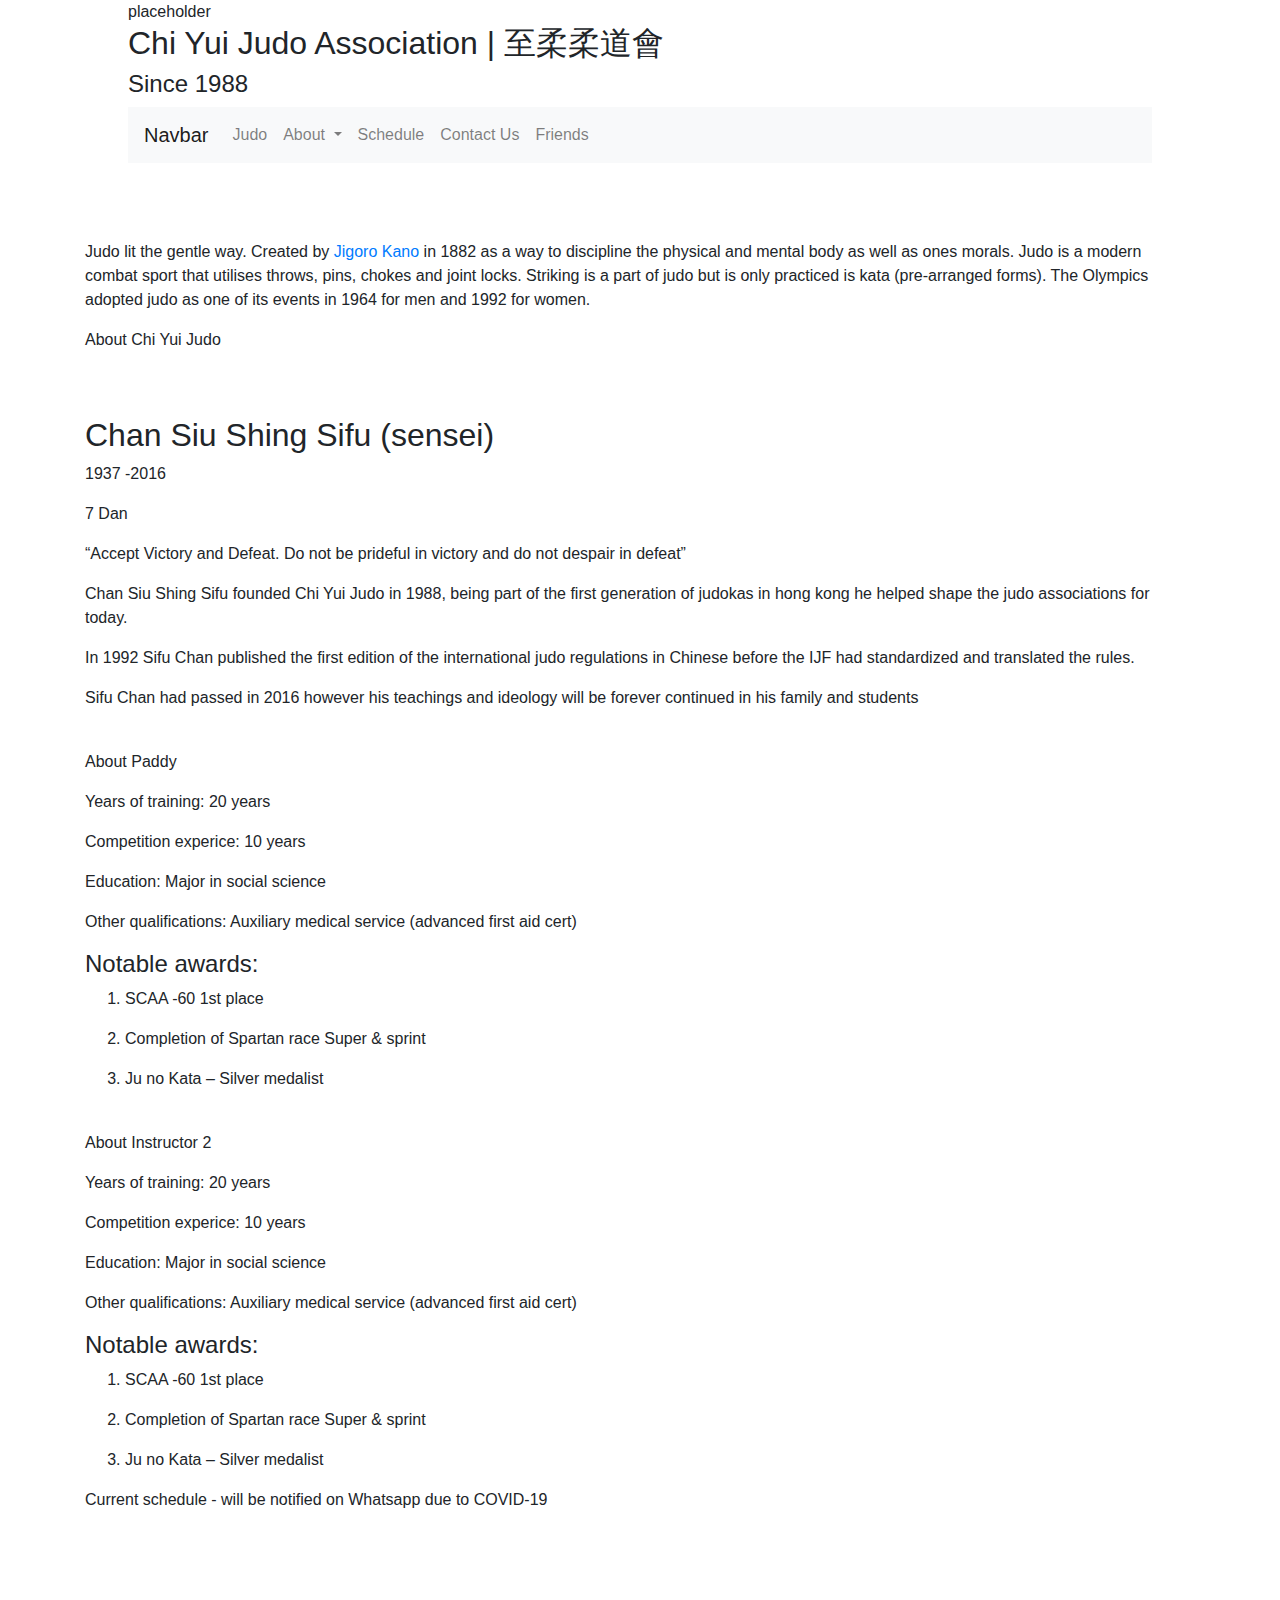
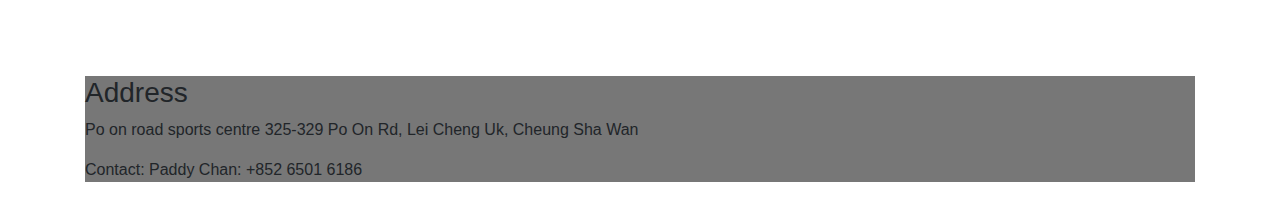
==== index.html @ 4513901d "additional html" ====
<!DOCTYPE html>
<html lang="en">
<head>
  <meta charset="UTF-8">
  <meta name="viewport" content="width=device-width, initial-scale=1.0">
  <title>Chi Yui Judo</title>

  <script src="https://code.jquery.com/jquery-3.3.1.slim.min.js" integrity="sha384-q8i/X+965DzO0rT7abK41JStQIAqVgRVzpbzo5smXKp4YfRvH+8abtTE1Pi6jizo" crossorigin="anonymous"></script>
  <script src="https://cdnjs.cloudflare.com/ajax/libs/popper.js/1.14.7/umd/popper.min.js" integrity="sha384-UO2eT0CpHqdSJQ6hJty5KVphtPhzWj9WO1clHTMGa3JDZwrnQq4sF86dIHNDz0W1" crossorigin="anonymous"></script>
  <script src="https://stackpath.bootstrapcdn.com/bootstrap/4.3.1/js/bootstrap.min.js" integrity="sha384-JjSmVgyd0p3pXB1rRibZUAYoIIy6OrQ6VrjIEaFf/nJGzIxFDsf4x0xIM+B07jRM" crossorigin="anonymous"></script>


  <link rel="stylesheet" href="style.css">
  <link rel="stylesheet" href="https://stackpath.bootstrapcdn.com/bootstrap/4.5.2/css/bootstrap.min.css">

</head>
<body>
  <div class="title-container">
    <div class="title">
      <div class="logo">placeholder</div>
      <h2>Chi Yui Judo Association | 至柔柔道會</h2>
      <h4>Since 1988</h4>
    </div>


    <nav class="navbar navbar-expand-lg navbar-light bg-light sticky-top">
      <a class="navbar-brand" href="#">Navbar</a>
      <button class="navbar-toggler" type="button" data-toggle="collapse" data-target="#navbarSupportedContent" aria-controls="navbarSupportedContent" aria-expanded="false" aria-label="Toggle navigation">
        <span class="navbar-toggler-icon"></span>
      </button>

      <div class="collapse navbar-collapse" id="navbarSupportedContent">
        <ul class="navbar-nav mr-auto">

<!-- - Home
- Judo - done
- About - done
- Sifu Chan - done
- Instructors - done
- Schedule - done
- Contact - done
- Friends
- Gallery -->
          <li class="nav-item">
            <a class="nav-link" href="#what-is-judo">Judo</a>
          </li>


          <li class="nav-item dropdown">
            <a class="nav-link dropdown-toggle" href="#" id="navbarDropdown" role="button" data-toggle="dropdown" aria-haspopup="true" aria-expanded="false">
              About
            </a>
            <div class="dropdown-menu" aria-labelledby="navbarDropdown">
              <a class="dropdown-item" href="#what-is-judo">What is judo</a>
              <a class="dropdown-item" href="#about">Chi Yui Judo</a>
              <a class="dropdown-item" href="#chan-siu-shing">Sifu Chan</a>
              <div class="dropdown-divider"></div>
              <a class="dropdown-item" href="#instructors">Instructors</a>
              <a class="dropdown-item" href="#">Something else here</a>
            </div>
          </li>
          <li class="nav-item">
            <a class="nav-link" href="#schedule">Schedule</a>
          </li>
          <li class="nav-item">
            <a class="nav-link" href="#contact-us">Contact Us</a>
          </li>
          <li class="nav-item">
            <a class="nav-link" href="#friends">Friends</a>
          </li>
        </ul>
      </div>
    </nav>
  </div>



  <div class="container">
    <div class="poster"></div>
    <div class="what-is-judo" id="what-is-judo">
      <p>
        Judo lit the gentle way. Created by <a href="https://en.wikipedia.org/wiki/Kan%C5%8D_Jigor%C5%8D">Jigoro Kano</a> in 1882 as a way to discipline the physical and mental body as well as ones morals.
        Judo is a modern combat sport that utilises throws, pins, chokes and joint locks. Striking is a part of judo but is only practiced is kata (pre-arranged forms). The Olympics adopted judo as one of its events in 1964 for men and 1992 for women.
      </p>
    </div>


    <div class="about" id="about">
      <p>About Chi Yui Judo</p>
      <img src="" alt="">
    </div>

    <div class="sifu" id="chan-siu-shing">
      <img src="" alt="">
      <div class="about-sifu">
        <h2>Chan Siu Shing Sifu (sensei)</h2>
        <p>1937 -2016</p>
        <p>7 Dan</p>
        <p class="quote">“Accept Victory and Defeat. Do not be prideful in victory and do not despair in defeat”</p>
        <p>
          Chan Siu Shing Sifu founded Chi Yui Judo in 1988, being part of the first generation of judokas in hong kong he helped shape the judo associations for today.
        </p>
        <p>
          In 1992 Sifu Chan published the first edition of the international judo regulations in Chinese before the IJF had standardized and translated the rules.
        </p>
        <p>
          Sifu Chan had passed in 2016 however his teachings and ideology will be forever continued in his family and students
        </p>
      </div>
    </div>

    <div class="instructors">
      <div class="instructor-card">
        <div class="paddy">
          <img src="" alt="">
          <p>About Paddy</p>
          <p>Years of training: 20 years</p>
          <p>Competition experice: 10 years</p>
          <p>Education: Major in social science</p>
          <p>Other qualifications: Auxiliary medical service (advanced first aid cert)</p>
          <h4>Notable awards:</h4>
          <ol>
            <li><p>SCAA -60 1st place</p></li>
            <li><p>Completion of Spartan race Super & sprint</p></li>
            <li><p>Ju no Kata – Silver medalist</p></li>
          </ol>


        </div>
      </div>

      <div class="instructor-card">
        <div class="instructor2">
          <img src="" alt="">
          <p>About Instructor 2</p>
          <p>Years of training: 20 years</p>
          <p>Competition experice: 10 years</p>
          <p>Education: Major in social science</p>
          <p>Other qualifications: Auxiliary medical service (advanced first aid cert)</p>
          <h4>Notable awards:</h4>
          <ol>
            <li><p>SCAA -60 1st place</p></li>
            <li><p>Completion of Spartan race Super & sprint</p></li>
            <li><p>Ju no Kata – Silver medalist</p></li>
          </ol>
        </div>
      </div>
    </div>


    <div id="schedule"></div>
    <div class="schedule">
      <p>Current schedule - will be notified on Whatsapp due to COVID-19</p>
    </div>


    <div id="contact-us"></div>
    <div class="contact-us">
      <h3>Address</h3>
      <p>Po on road sports centre 325-329 Po On Rd, Lei Cheng Uk, Cheung Sha Wan</p>
      <p>  Contact: Paddy Chan: +852 6501 6186</p>
    </div>
    <div class="map"></div>

  </div>
</body>
</html>
---- style.css ----
.container{
  margin-top: 15em;
}

.title-container{
    position: absolute;
    top: 0;
    height: 200vh;
    width: 100%;
    padding-left: 8em;
    padding-right: 8em;
}

.navbar {

  position: sticky;
  top: 0;
}

.what-is-judo{
  margin-top: 10em;
}

.contact-us{
  background-color: #777;
  margin-top: 20px;
}

#contact-us{
  height: 8em;
}

a {
  text-decoration: none;
}
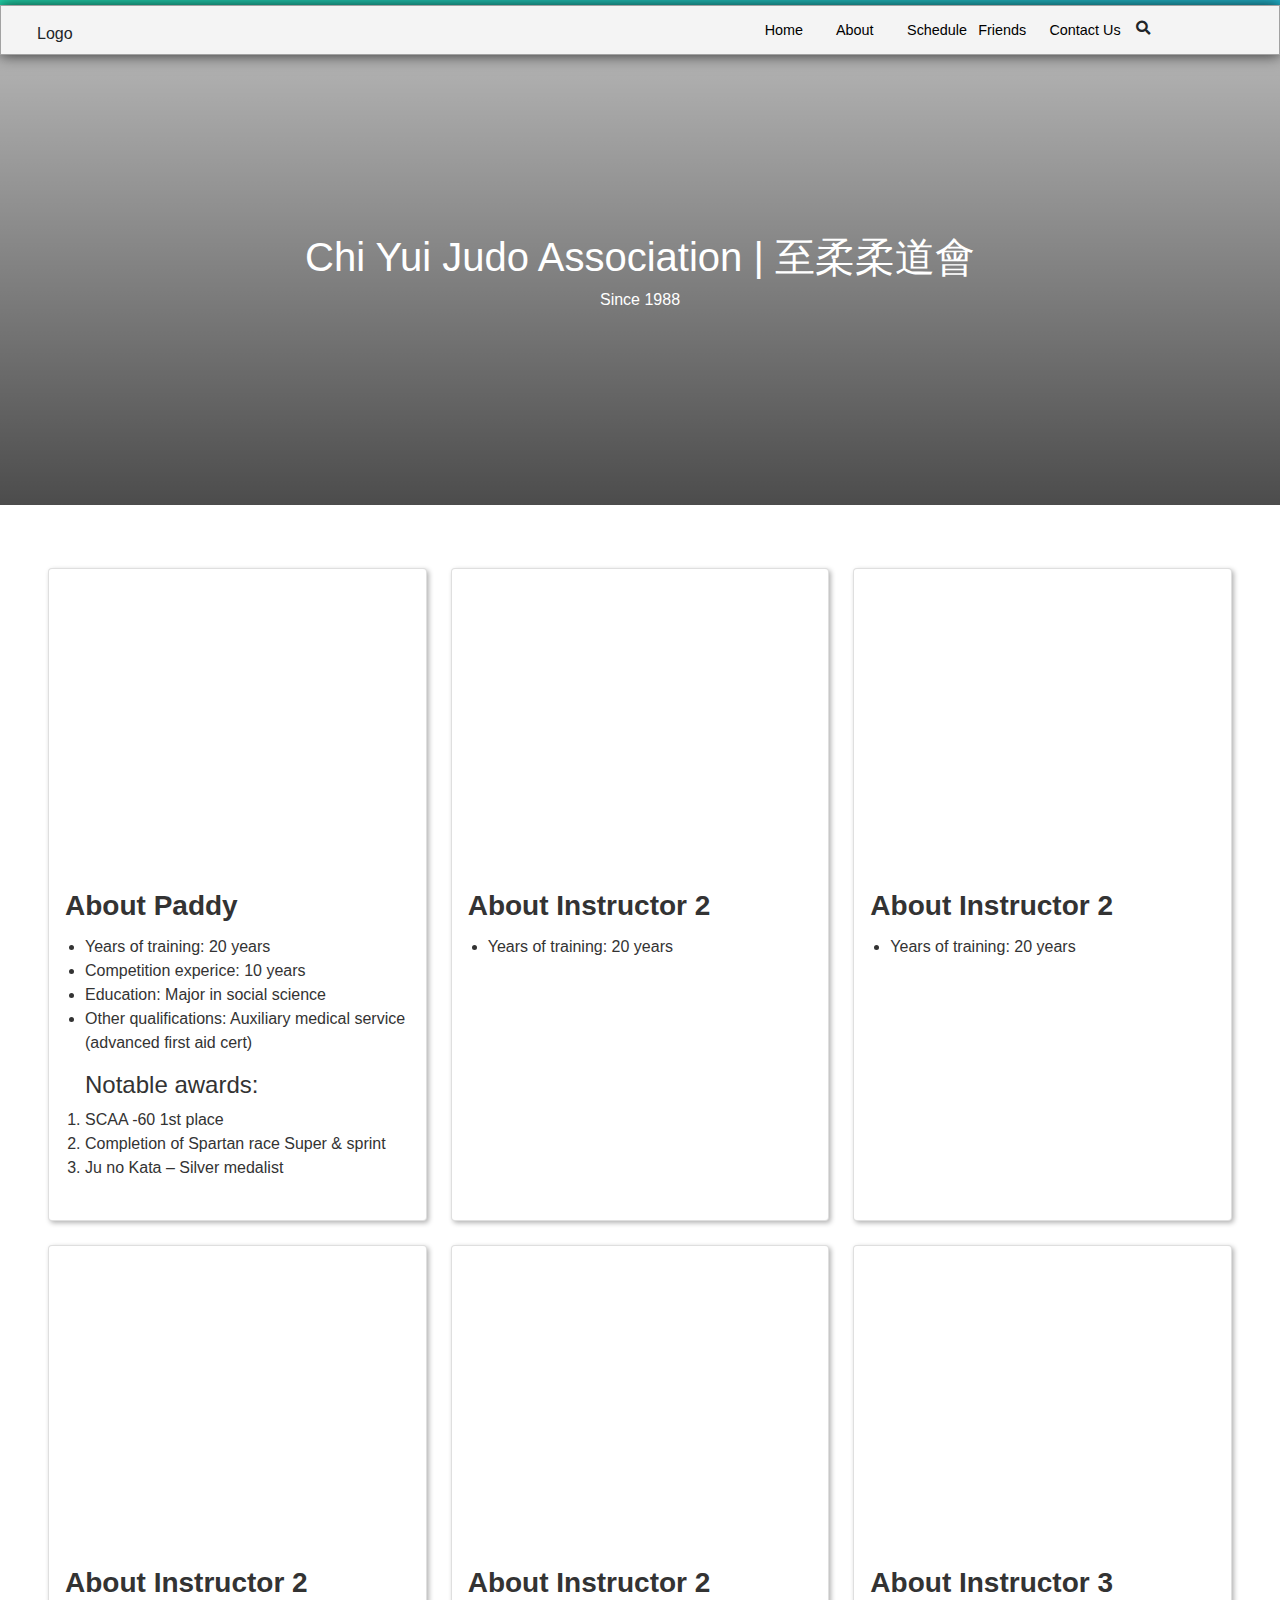
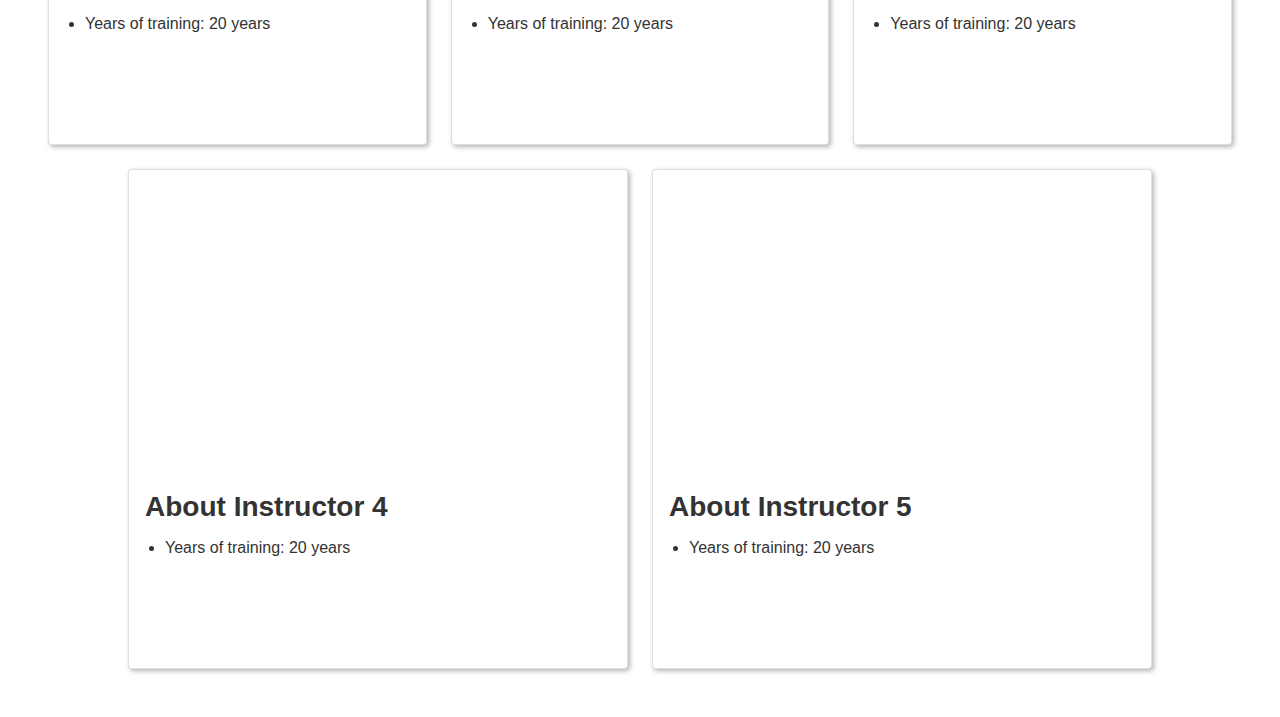
==== commit 37cd49d4: "done" ====
--- a/index.html
+++ b/index.html
@@ -1,10 +1,10 @@
 <!DOCTYPE html>
-<html lang="en">
+<html>
 <head>
   <meta charset="UTF-8">
   <meta name="viewport" content="width=device-width, initial-scale=1.0">
   <title>Chi Yui Judo</title>
-
+  <link rel="stylesheet" href="https://use.fontawesome.com/releases/v5.0.10/css/all.css">
   <script src="https://code.jquery.com/jquery-3.3.1.slim.min.js" integrity="sha384-q8i/X+965DzO0rT7abK41JStQIAqVgRVzpbzo5smXKp4YfRvH+8abtTE1Pi6jizo" crossorigin="anonymous"></script>
   <script src="https://cdnjs.cloudflare.com/ajax/libs/popper.js/1.14.7/umd/popper.min.js" integrity="sha384-UO2eT0CpHqdSJQ6hJty5KVphtPhzWj9WO1clHTMGa3JDZwrnQq4sF86dIHNDz0W1" crossorigin="anonymous"></script>
   <script src="https://stackpath.bootstrapcdn.com/bootstrap/4.3.1/js/bootstrap.min.js" integrity="sha384-JjSmVgyd0p3pXB1rRibZUAYoIIy6OrQ6VrjIEaFf/nJGzIxFDsf4x0xIM+B07jRM" crossorigin="anonymous"></script>
@@ -12,162 +12,160 @@
 
   <link rel="stylesheet" href="style.css">
   <link rel="stylesheet" href="https://stackpath.bootstrapcdn.com/bootstrap/4.5.2/css/bootstrap.min.css">
-
 </head>
 <body>
-  <div class="title-container">
-    <div class="title">
-      <div class="logo">placeholder</div>
-      <h2>Chi Yui Judo Association | 至柔柔道會</h2>
-      <h4>Since 1988</h4>
+  <div class="page-wrapper">
+   <div class="nav-wrapper">
+    <div class="grad-bar"></div>
+    <nav class="navbar">
+      <div class="logo">Logo</div>
+      <div class="menu-toggle" id="mobile-menu">
+        <span class="bar"></span>
+        <span class="bar"></span>
+        <span class="bar"></span>
+      </div>
+      <ul class="nav no-search">
+        <li class="nav-item"><a href="index.html">Home</a></li>
+        <li class="nav-item"><a href="about.html">About</a></li>
+        <li class="nav-item"><a href="#" onclick="openForm()" class="openbtn">Schedule</a></li>
+        <li class="nav-item"><a href="#">Friends</a></li>
+        <li class="nav-item"><a href="contact.html">Contact Us</a></li>
+        <i class="fas fa-search" id="search-icon"></i>
+        <input class="search-input" type="text" placeholder="Search..">
+      </ul>
+    </nav>
     </div>
-
-
-    <nav class="navbar navbar-expand-lg navbar-light bg-light sticky-top">
-      <a class="navbar-brand" href="#">Navbar</a>
-      <button class="navbar-toggler" type="button" data-toggle="collapse" data-target="#navbarSupportedContent" aria-controls="navbarSupportedContent" aria-expanded="false" aria-label="Toggle navigation">
-        <span class="navbar-toggler-icon"></span>
-      </button>
-
-      <div class="collapse navbar-collapse" id="navbarSupportedContent">
-        <ul class="navbar-nav mr-auto">
-
-<!-- - Home
-- Judo - done
-- About - done
-- Sifu Chan - done
-- Instructors - done
-- Schedule - done
-- Contact - done
-- Friends
-- Gallery -->
-          <li class="nav-item">
-            <a class="nav-link" href="#what-is-judo">Judo</a>
-          </li>
-
-
-          <li class="nav-item dropdown">
-            <a class="nav-link dropdown-toggle" href="#" id="navbarDropdown" role="button" data-toggle="dropdown" aria-haspopup="true" aria-expanded="false">
-              About
-            </a>
-            <div class="dropdown-menu" aria-labelledby="navbarDropdown">
-              <a class="dropdown-item" href="#what-is-judo">What is judo</a>
-              <a class="dropdown-item" href="#about">Chi Yui Judo</a>
-              <a class="dropdown-item" href="#chan-siu-shing">Sifu Chan</a>
-              <div class="dropdown-divider"></div>
-              <a class="dropdown-item" href="#instructors">Instructors</a>
-              <a class="dropdown-item" href="#">Something else here</a>
-            </div>
-          </li>
-          <li class="nav-item">
-            <a class="nav-link" href="#schedule">Schedule</a>
-          </li>
-          <li class="nav-item">
-            <a class="nav-link" href="#contact-us">Contact Us</a>
-          </li>
-          <li class="nav-item">
-            <a class="nav-link" href="#friends">Friends</a>
-          </li>
-        </ul>
-      </div>
-    </nav>
-  </div>
-
-
-
-  <div class="container">
-    <div class="poster"></div>
-    <div class="what-is-judo" id="what-is-judo">
-      <p>
-        Judo lit the gentle way. Created by <a href="https://en.wikipedia.org/wiki/Kan%C5%8D_Jigor%C5%8D">Jigoro Kano</a> in 1882 as a way to discipline the physical and mental body as well as ones morals.
-        Judo is a modern combat sport that utilises throws, pins, chokes and joint locks. Striking is a part of judo but is only practiced is kata (pre-arranged forms). The Olympics adopted judo as one of its events in 1964 for men and 1992 for women.
-      </p>
+    <div class="headline">
+      <h1>Chi Yui Judo Association | 至柔柔道會</h1>
+      <p>Since 1988</p>
     </div>
-
-
-    <div class="about" id="about">
-      <p>About Chi Yui Judo</p>
-      <img src="" alt="">
-    </div>
-
-    <div class="sifu" id="chan-siu-shing">
-      <img src="" alt="">
-      <div class="about-sifu">
-        <h2>Chan Siu Shing Sifu (sensei)</h2>
-        <p>1937 -2016</p>
-        <p>7 Dan</p>
-        <p class="quote">“Accept Victory and Defeat. Do not be prideful in victory and do not despair in defeat”</p>
-        <p>
-          Chan Siu Shing Sifu founded Chi Yui Judo in 1988, being part of the first generation of judokas in hong kong he helped shape the judo associations for today.
-        </p>
-        <p>
-          In 1992 Sifu Chan published the first edition of the international judo regulations in Chinese before the IJF had standardized and translated the rules.
-        </p>
-        <p>
-          Sifu Chan had passed in 2016 however his teachings and ideology will be forever continued in his family and students
-        </p>
-      </div>
-    </div>
-
-    <div class="instructors">
-      <div class="instructor-card">
-        <div class="paddy">
-          <img src="" alt="">
-          <p>About Paddy</p>
-          <p>Years of training: 20 years</p>
-          <p>Competition experice: 10 years</p>
-          <p>Education: Major in social science</p>
-          <p>Other qualifications: Auxiliary medical service (advanced first aid cert)</p>
-          <h4>Notable awards:</h4>
-          <ol>
-            <li><p>SCAA -60 1st place</p></li>
-            <li><p>Completion of Spartan race Super & sprint</p></li>
-            <li><p>Ju no Kata – Silver medalist</p></li>
-          </ol>
-
-
+    <div class="cards">
+      <div class="card">
+        <div class="card__image" style="background-image: url('http://placeimg.com/640/480/any')"></div>
+        <div class="content">
+          <div class="card__title">About Paddy</div>
+          <div class="card__snippet">
+            <ul>
+              <li>Years of training: 20 years</li>
+              <li>Competition experice: 10 years</li>
+              <li>Education: Major in social science</li>
+              <li>Other qualifications: Auxiliary medical service (advanced first aid cert)</li>
+            </ul>
+            <h4>Notable awards:</h4>
+            <ol>
+              <li>SCAA -60 1st place</li>
+              <li>Completion of Spartan race Super & sprint</li>
+              <li>Ju no Kata – Silver medalist</li>
+            </ol>
+          </div>
         </div>
       </div>
-
-      <div class="instructor-card">
-        <div class="instructor2">
-          <img src="" alt="">
-          <p>About Instructor 2</p>
-          <p>Years of training: 20 years</p>
-          <p>Competition experice: 10 years</p>
-          <p>Education: Major in social science</p>
-          <p>Other qualifications: Auxiliary medical service (advanced first aid cert)</p>
-          <h4>Notable awards:</h4>
-          <ol>
-            <li><p>SCAA -60 1st place</p></li>
-            <li><p>Completion of Spartan race Super & sprint</p></li>
-            <li><p>Ju no Kata – Silver medalist</p></li>
-          </ol>
+      <div class="card">
+        <div class="card__image" style="background-image: url('http://placeimg.com/640/480/any')"></div>
+        <div class="content">
+          <div class="card__title">About Instructor 2</div>
+          <div class="card__snippet">
+            <ul>
+              <li>Years of training: 20 years</li>
+            </ul>
+          </div>
+        </div>
+      </div>
+      <div class="card">
+        <div class="card__image" style="background-image: url('http://placeimg.com/640/480/any')"></div>
+        <div class="content">
+          <div class="card__title">About Instructor 2</div>
+          <div class="card__snippet">
+            <ul>
+              <li>Years of training: 20 years</li>
+            </ul>
+          </div>
+        </div>
+      </div>
+      <div class="card">
+        <div class="card__image" style="background-image: url('http://placeimg.com/640/480/any')"></div>
+        <div class="content">
+          <div class="card__title">About Instructor 2</div>
+          <div class="card__snippet">
+            <ul>
+              <li>Years of training: 20 years</li>
+            </ul>
+          </div>
+        </div>
+      </div>
+      <div class="card">
+        <div class="card__image" style="background-image: url('http://placeimg.com/640/480/any')"></div>
+        <div class="content">
+          <div class="card__title">About Instructor 2</div>
+          <div class="card__snippet">
+            <ul>
+              <li>Years of training: 20 years</li>
+            </ul>
+          </div>
+        </div>
+      </div>
+      <div class="card">
+        <div class="card__image" style="background-image: url('http://placeimg.com/640/480/any')"></div>
+        <div class="content">
+          <div class="card__title">About Instructor 3</div>
+          <div class="card__snippet">
+            <ul>
+              <li>Years of training: 20 years</li>
+            </ul>
+          </div>
+        </div>
+      </div>
+      <div class="card">
+        <div class="card__image" style="background-image: url('http://placeimg.com/640/480/any')"></div>
+        <div class="content">
+          <div class="card__title">About Instructor 4</div>
+          <div class="card__snippet">
+            <ul>
+              <li>Years of training: 20 years</li>
+            </ul>
+          </div>
+        </div>
+      </div>
+      <div class="card">
+        <div class="card__image" style="background-image: url('http://placeimg.com/640/480/any')"></div>
+        <div class="content">
+          <div class="card__title">About Instructor 5</div>
+          <div class="card__snippet">
+            <ul>
+              <li>Years of training: 20 years</li>
+            </ul>
+          </div>
         </div>
       </div>
     </div>
+  </div>
+  <script>
 
+    $("#search-icon").click(function() {
+      $(".nav").toggleClass("search");
+      $(".nav").toggleClass("no-search");
+      $(".search-input").toggleClass("search-active");
+    });
 
-    <div id="schedule"></div>
-    <div class="schedule">
+    $('.menu-toggle').click(function(){
+       $(".nav").toggleClass("mobile-nav");
+       $(this).toggleClass("is-active");
+    });
+    function openForm()
+      {
+        document.getElementById("form").style.display="block";
+      }
+
+      function closeForm()
+      {
+        document.getElementById("form").style.display="none";
+      }
+  </script>
+  <div class="form-popup" id="form">
+    <form class="form-container">
       <p>Current schedule - will be notified on Whatsapp due to COVID-19</p>
-    </div>
-
-
-    <div id="contact-us"></div>
-    <div class="contact-us">
-      <h3>Address</h3>
-      <p>Po on road sports centre 325-329 Po On Rd, Lei Cheng Uk, Cheung Sha Wan</p>
-      <p>  Contact: Paddy Chan: +852 6501 6186</p>
-    </div>
-    <div class="map"></div>
-
+      <button type="button" class="btn-cancel" onclick="closeForm()" > Close </button>
+    </form>
   </div>
 </body>
 </html>
-
-
-
-
-
-
--- a/style.css
+++ b/style.css
@@ -1,5 +1,463 @@
+
+* {
+  margin: 0;
+  padding: 0;
+  box-sizing: border-box;
+  font-family: 'Lato', 'Arial', sans-serif;
+}
+
+/* HEADINGS */
+
+h1, p {
+  color: #fff;
+  text-align: center;
+  line-height: 1.4;
+}
+
+h1 {
+  font-size: 2.2rem;
+}
+
+h2 {
+  color: #000;
+  font-size: 1.3rem;
+  text-align: center;
+  line-height: 1.4;
+  margin-bottom: 10px;
+}
+
+/* BASIC SETUP */
+
+.page-wrapper {
+  width: 100%;
+  height: auto;
+}
+
+.nav-wrapper {
+  width: 100%;
+  position: -webkit-sticky; /* Safari */
+  position: sticky;
+  top: 0;
+  background-color: #fff;
+}
+
+.grad-bar {
+  width: 100%;
+  height: 5px;
+  background: linear-gradient(-45deg, #EE7752, #E73C7E, #23A6D5, #23D5AB);
+  background-size: 400% 400%;
+    -webkit-animation: gradbar 15s ease infinite;
+  -moz-animation: gradbar 15s ease infinite;
+  animation: gradbar 15s ease infinite;
+}
+
+/* NAVIGATION */
+
+.navbar {
+  display: grid;
+  grid-template-columns: 1fr 3fr;
+  align-items: center;
+  height: 50px;
+  overflow: hidden;
+  position: sticky;
+  top: 0;
+  border: 1px solid #a2a2a2;
+  -webkit-box-shadow: 0px 0px 14px 0px rgba(0,0,0,0.75);
+  -moz-box-shadow: 0px 0px 14px 0px rgba(0,0,0,0.75);
+  box-shadow: 0px 0px 14px 0px rgba(0,0,0,0.75);
+  background-color: #f4f4f4;
+
+}
+
+.navbar .logo {
+  height: 16px;
+  width: auto;
+  justify-self: start;
+  margin-left: 20px;
+}
+
+
+.navbar ul {
+  list-style: none;
+  display: grid;
+  grid-template-columns: repeat(7,1.5fr);
+  /*justify-self: end;*/
+}
+
+.nav-item a {
+  color: #000;
+  font-size: 0.9rem;
+  font-weight: 400;
+  text-decoration: none;
+  transition: color 0.3s ease-out;
+}
+
+.nav-item a:hover {
+  color: #3498db;
+}
+
+/* SECTIONS */
+
+.headline {
+  width: 100%;
+  height: 50vh;
+  min-height: 350px;
+  background: linear-gradient(rgba(0,0,0,0.3),rgba(0,0,0,0.7)), url('https://d2v9y0dukr6mq2.cloudfront.net/video/thumbnail/jPLiQ-9/mountains-background-for-titles-intro-projects-and-etc_ew22rur3l__F0000.png');
+  background-size: cover;
+  display: flex;
+  flex-direction: column;
+  justify-content: center;
+}
+
+
+
+
+/* SEARCH FUNCTION */
+
+#search-icon {
+  font-size: 0.9rem;
+  margin-top: 3px;
+  margin-left: 15px;
+  transition: color 0.3s ease-out;
+}
+
+#search-icon:hover {
+  color: #3498db;
+  cursor: pointer;
+}
+
+.search {
+  transform: translate(-35%);
+  -webkit-transform: translate(-35%);
+  transition: transform 0.7s ease-in-out;
+  color: #3498db;
+}
+
+.no-search {
+  transform: translate(0);
+  transition: transform 0.7s ease-in-out;
+}
+
+.search-input {
+  position: absolute;
+  top: -4px;
+  right: -125px;
+  opacity: 0;
+  z-index: -1;
+  transition: opacity 0.6s ease;
+}
+
+.search-active {
+  opacity: 1;
+  z-index: 0;
+}
+
+input {
+  border: 0;
+  border-left: 1px solid #ccc;
+  border-radius: 0; /* FOR SAFARI */
+  outline: 0;
+  padding: 5px;
+}
+
+/* MOBILE MENU & ANIMATION */
+
+.menu-toggle .bar{
+  width: 25px;
+  height: 3px;
+  background-color: #3f3f3f;
+  margin: 5px auto;
+  -webkit-transition: all 0.3s ease-in-out;
+  -o-transition: all 0.3s ease-in-out;
+  transition: all 0.3s ease-in-out;
+}
+
+.menu-toggle {
+  justify-self: end;
+  margin-right: 25px;
+  display: none;
+}
+
+.menu-toggle:hover{
+  cursor: pointer;
+}
+
+#mobile-menu.is-active .bar:nth-child(2){
+  opacity: 0;
+}
+
+#mobile-menu.is-active .bar:nth-child(1){
+  -webkit-transform: translateY(8px) rotate(45deg);
+  -ms-transform: translateY(8px) rotate(45deg);
+  -o-transform: translateY(8px) rotate(45deg);
+  transform: translateY(8px) rotate(45deg);
+}
+
+#mobile-menu.is-active .bar:nth-child(3){
+  -webkit-transform: translateY(-8px) rotate(-45deg);
+  -ms-transform: translateY(-8px) rotate(-45deg);
+  -o-transform: translateY(-8px) rotate(-45deg);
+  transform: translateY(-8px) rotate(-45deg);
+}
+
+/* KEYFRAME ANIMATIONS */
+
+@-webkit-keyframes gradbar {
+  0% {
+    background-position: 0% 50%
+  }
+  50% {
+    background-position: 100% 50%
+  }
+  100% {
+    background-position: 0% 50%
+  }
+}
+
+@-moz-keyframes gradbar {
+  0% {
+    background-position: 0% 50%
+  }
+  50% {
+    background-position: 100% 50%
+  }
+  100% {
+    background-position: 0% 50%
+  }
+}
+
+@keyframes gradbar {
+  0% {
+    background-position: 0% 50%
+  }
+  50% {
+    background-position: 100% 50%
+  }
+  100% {
+    background-position: 0% 50%
+  }
+}
+
+/* Media Queries */
+
+  /* Mobile Devices - Phones/Tablets */
+
+@media only screen and (max-width: 720px) {
+
+
+
+  /* MOBILE HEADINGS */
+
+  h1 {
+    font-size: 1.9rem;
+  }
+
+  h2 {
+    font-size: 1rem;
+  }
+
+  p {
+    font-size: 0.8rem;
+  }
+
+  /* MOBILE NAVIGATION */
+
+  .navbar ul {
+    display: flex;
+    flex-direction: column;
+    position: fixed;
+    justify-content: start;
+    top: 55px;
+    background-color: #fff;
+    width: 100%;
+    height: calc(100vh - 55px);
+    transform: translate(-101%);
+    text-align: center;
+    overflow: hidden;
+  }
+
+  .navbar li {
+    padding: 15px;
+
+  }
+
+  .navbar li:first-child {
+    margin-top: 50px;
+  }
+
+  .navbar li a {
+    font-size: 1rem;
+  }
+
+  .menu-toggle, .bar {
+    display: block;
+    cursor: pointer;
+  }
+
+  .mobile-nav {
+  transform: translate(0%)!important;
+}
+
+  /* SECTIONS */
+
+  .headline {
+    height: 20vh;
+  }
+
+  .feature-container p {
+    margin-bottom: 25px;
+  }
+
+  .feature-container {
+    margin-top: 20px;
+  }
+
+  .feature-container:nth-child(2) {
+    order: -1;
+  }
+
+  /* SEARCH DISABLED ON MOBILE */
+
+  #search-icon {
+    display: none;
+  }
+
+  .search-input {
+  display: none;
+ }
+
+}
+
+.cards {
+  padding: 3rem;
+  display: flex;
+  flex-wrap: wrap;
+  justify-content: center;
+  gap: 1.5rem;
+  margin-top: 15px;
+
+}
+
+.card {
+  display: flex;
+  flex-direction: column;
+  flex: 1 0 300px;
+  max-width: 500px;
+  min-height: 500px;
+  background: #fff;
+  color: #333;
+  border-radius: 25px;
+  box-shadow: 2px 2px 5px rgba(0,0,0,.3);
+  text-decoration: none;
+  font-size: 1rem;
+  /*overflow: hidden;*/
+  transition: transform 200ms, box-shadow 200ms;
+  z-index: -1;
+}
+
+
+
+.card .card__image {
+  flex: 0 0 300px;
+  background-repeat: no-repeat;
+  background-size: cover;
+  background-position: center;
+  position: relative;
+  margin-top: 0;
+
+}
+
+.card .content {
+  padding: 1rem;
+  height: 100%;
+  display: flex;
+  flex-direction: column;
+}
+
+.card .card__title {
+  font-size: 1.75rem;
+  font-weight: 700;
+  margin-bottom: .5rem;
+}
+
+.card .card__snippet {
+  margin-bottom: .5rem;
+  margin-left: 20px;
+  box-sizing: content-box;
+  font-family: 'Lato', 'Arial', sans-serif;
+}
+
+
+.card:hover {
+  transform: translateY(-10px);
+  box-shadow: 2px 2px 15px rgba(0,0,0,.3);
+}
+
+
+
+
+
+.form-popup
+{
+  position:fixed;
+  top:50px;
+  right:360px;
+  border:3px solid #f1f1f1;
+  z-index:9;
+  display:none;
+
+}
+
+.form-container
+{
+  width:300px;
+  padding:20px;
+  background:#fff;
+
+}
+
+
+.form-container .btn
+{
+  background-color:pink;
+  color:#fff;
+  padding:16px 12px;
+  border:none;
+  width:100%;
+  margin:10px 0px ;
+}
+
+.form-container .btn-cancel
+{
+  width:100%;
+  padding:12px 9px;
+  background:lightgrey !important;
+  border:none;
+  color:black;
+}
+
+
+.form-container p {
+  color: black;
+  font-family: 'Lato', 'Arial', sans-serif;
+  font-size: 20px;
+
+}
+
+
+@media screen and (max-width: 500px) {
+  #form {
+    margin-top: 210px;
+    right: 100px;
+
+  }
+}
+
+
+/*
 .container{
   margin-top: 15em;
+  background-color: pink;
 }
 
 .title-container{
@@ -12,7 +470,6 @@
 }
 
 .navbar {
-
   position: sticky;
   top: 0;
 }
@@ -33,3 +490,4 @@
 a {
   text-decoration: none;
 }
+*/
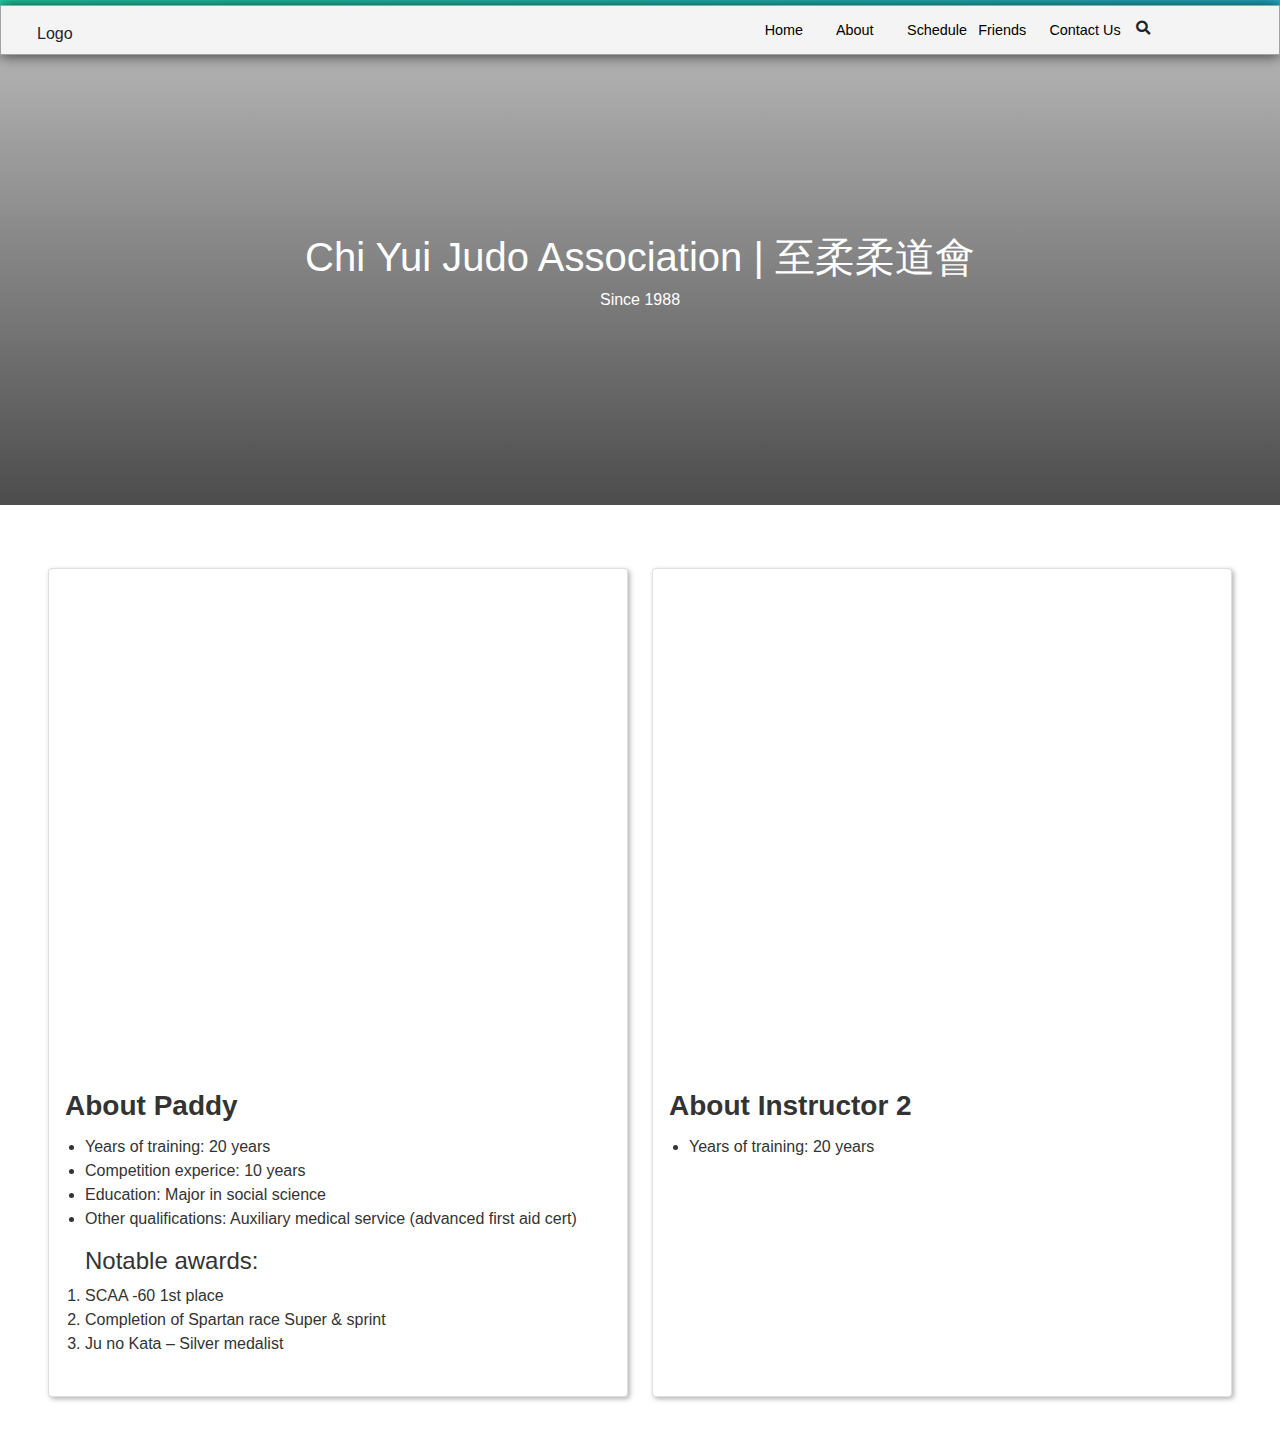
==== commit d935da8c: "deleted the useless cards" ====
--- a/index.html
+++ b/index.html
@@ -71,72 +71,6 @@
           </div>
         </div>
       </div>
-      <div class="card">
-        <div class="card__image" style="background-image: url('http://placeimg.com/640/480/any')"></div>
-        <div class="content">
-          <div class="card__title">About Instructor 2</div>
-          <div class="card__snippet">
-            <ul>
-              <li>Years of training: 20 years</li>
-            </ul>
-          </div>
-        </div>
-      </div>
-      <div class="card">
-        <div class="card__image" style="background-image: url('http://placeimg.com/640/480/any')"></div>
-        <div class="content">
-          <div class="card__title">About Instructor 2</div>
-          <div class="card__snippet">
-            <ul>
-              <li>Years of training: 20 years</li>
-            </ul>
-          </div>
-        </div>
-      </div>
-      <div class="card">
-        <div class="card__image" style="background-image: url('http://placeimg.com/640/480/any')"></div>
-        <div class="content">
-          <div class="card__title">About Instructor 2</div>
-          <div class="card__snippet">
-            <ul>
-              <li>Years of training: 20 years</li>
-            </ul>
-          </div>
-        </div>
-      </div>
-      <div class="card">
-        <div class="card__image" style="background-image: url('http://placeimg.com/640/480/any')"></div>
-        <div class="content">
-          <div class="card__title">About Instructor 3</div>
-          <div class="card__snippet">
-            <ul>
-              <li>Years of training: 20 years</li>
-            </ul>
-          </div>
-        </div>
-      </div>
-      <div class="card">
-        <div class="card__image" style="background-image: url('http://placeimg.com/640/480/any')"></div>
-        <div class="content">
-          <div class="card__title">About Instructor 4</div>
-          <div class="card__snippet">
-            <ul>
-              <li>Years of training: 20 years</li>
-            </ul>
-          </div>
-        </div>
-      </div>
-      <div class="card">
-        <div class="card__image" style="background-image: url('http://placeimg.com/640/480/any')"></div>
-        <div class="content">
-          <div class="card__title">About Instructor 5</div>
-          <div class="card__snippet">
-            <ul>
-              <li>Years of training: 20 years</li>
-            </ul>
-          </div>
-        </div>
-      </div>
     </div>
   </div>
   <script>
--- a/style.css
+++ b/style.css
@@ -342,8 +342,8 @@
   display: flex;
   flex-direction: column;
   flex: 1 0 300px;
-  max-width: 500px;
-  min-height: 500px;
+  max-width: 700px;
+  min-height: 800px;
   background: #fff;
   color: #333;
   border-radius: 25px;
@@ -358,7 +358,7 @@
 
 
 .card .card__image {
-  flex: 0 0 300px;
+  flex: 0 0 500px;
   background-repeat: no-repeat;
   background-size: cover;
   background-position: center;
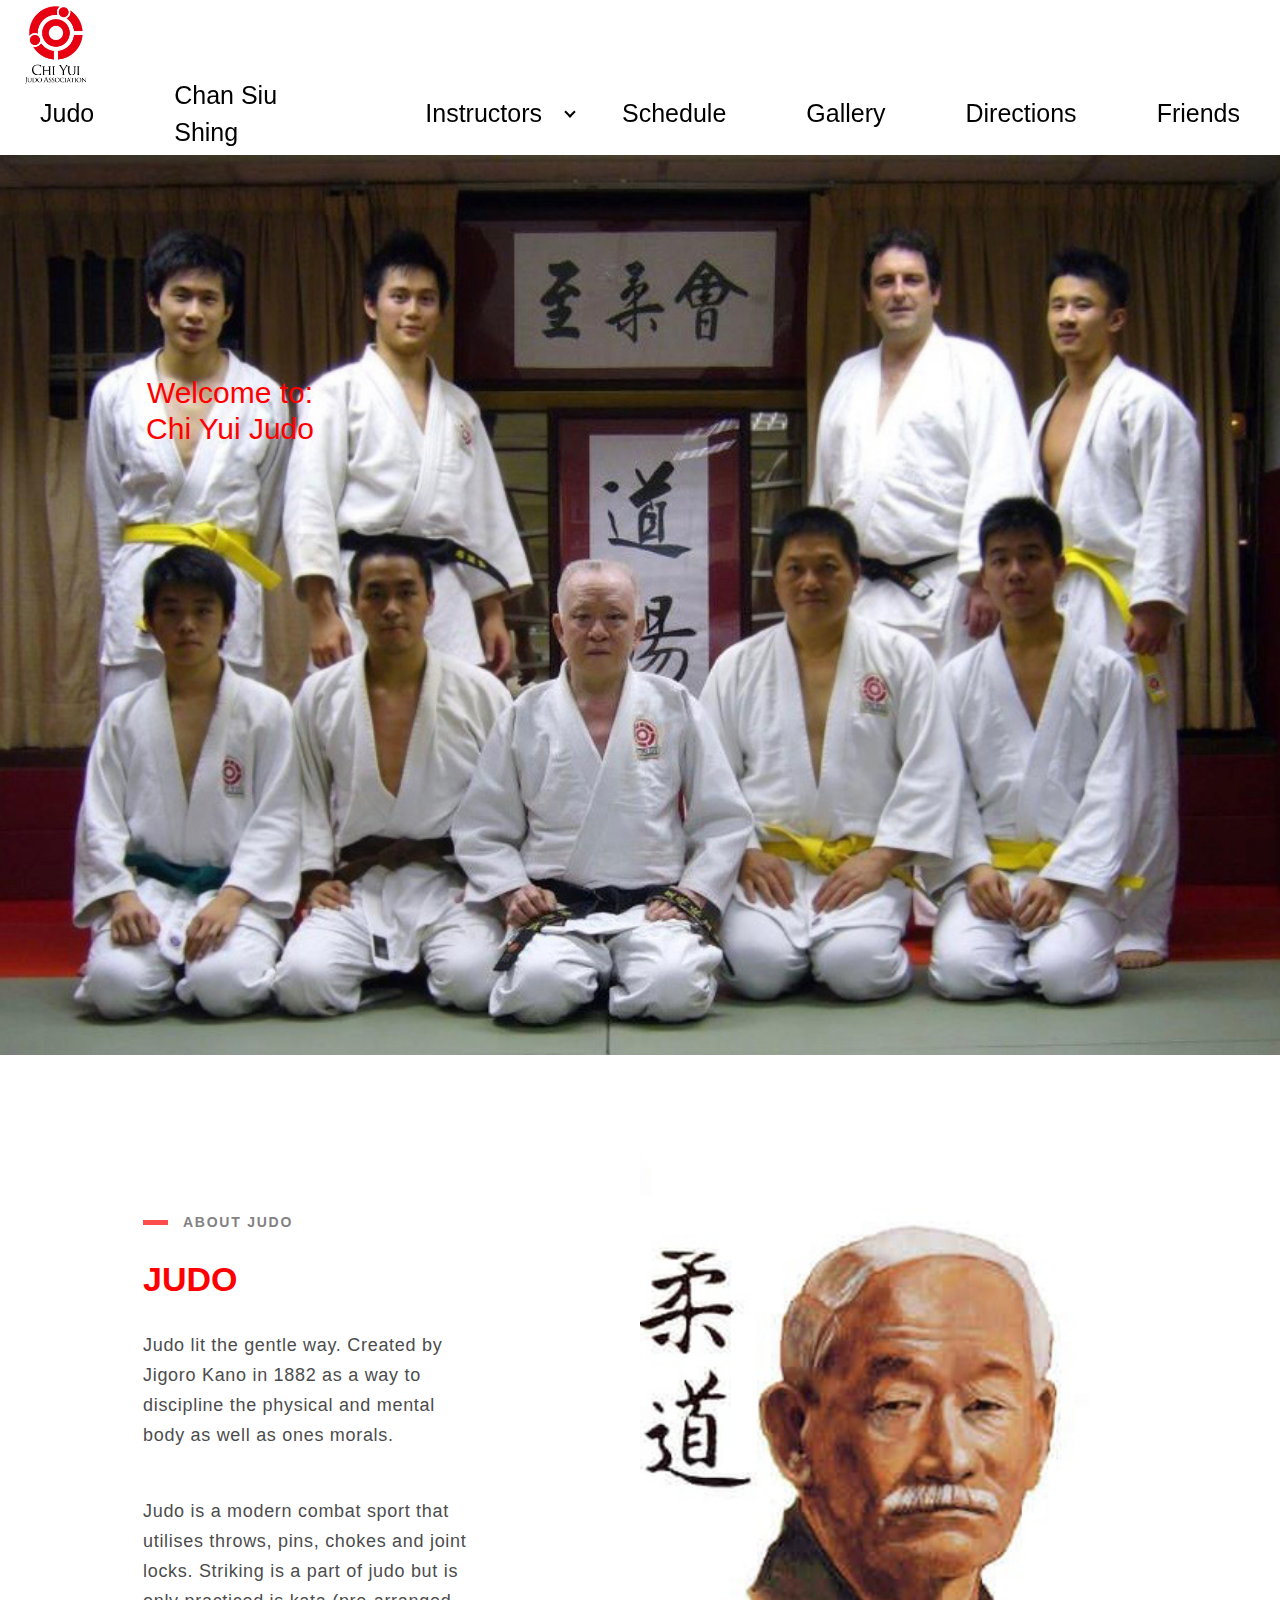
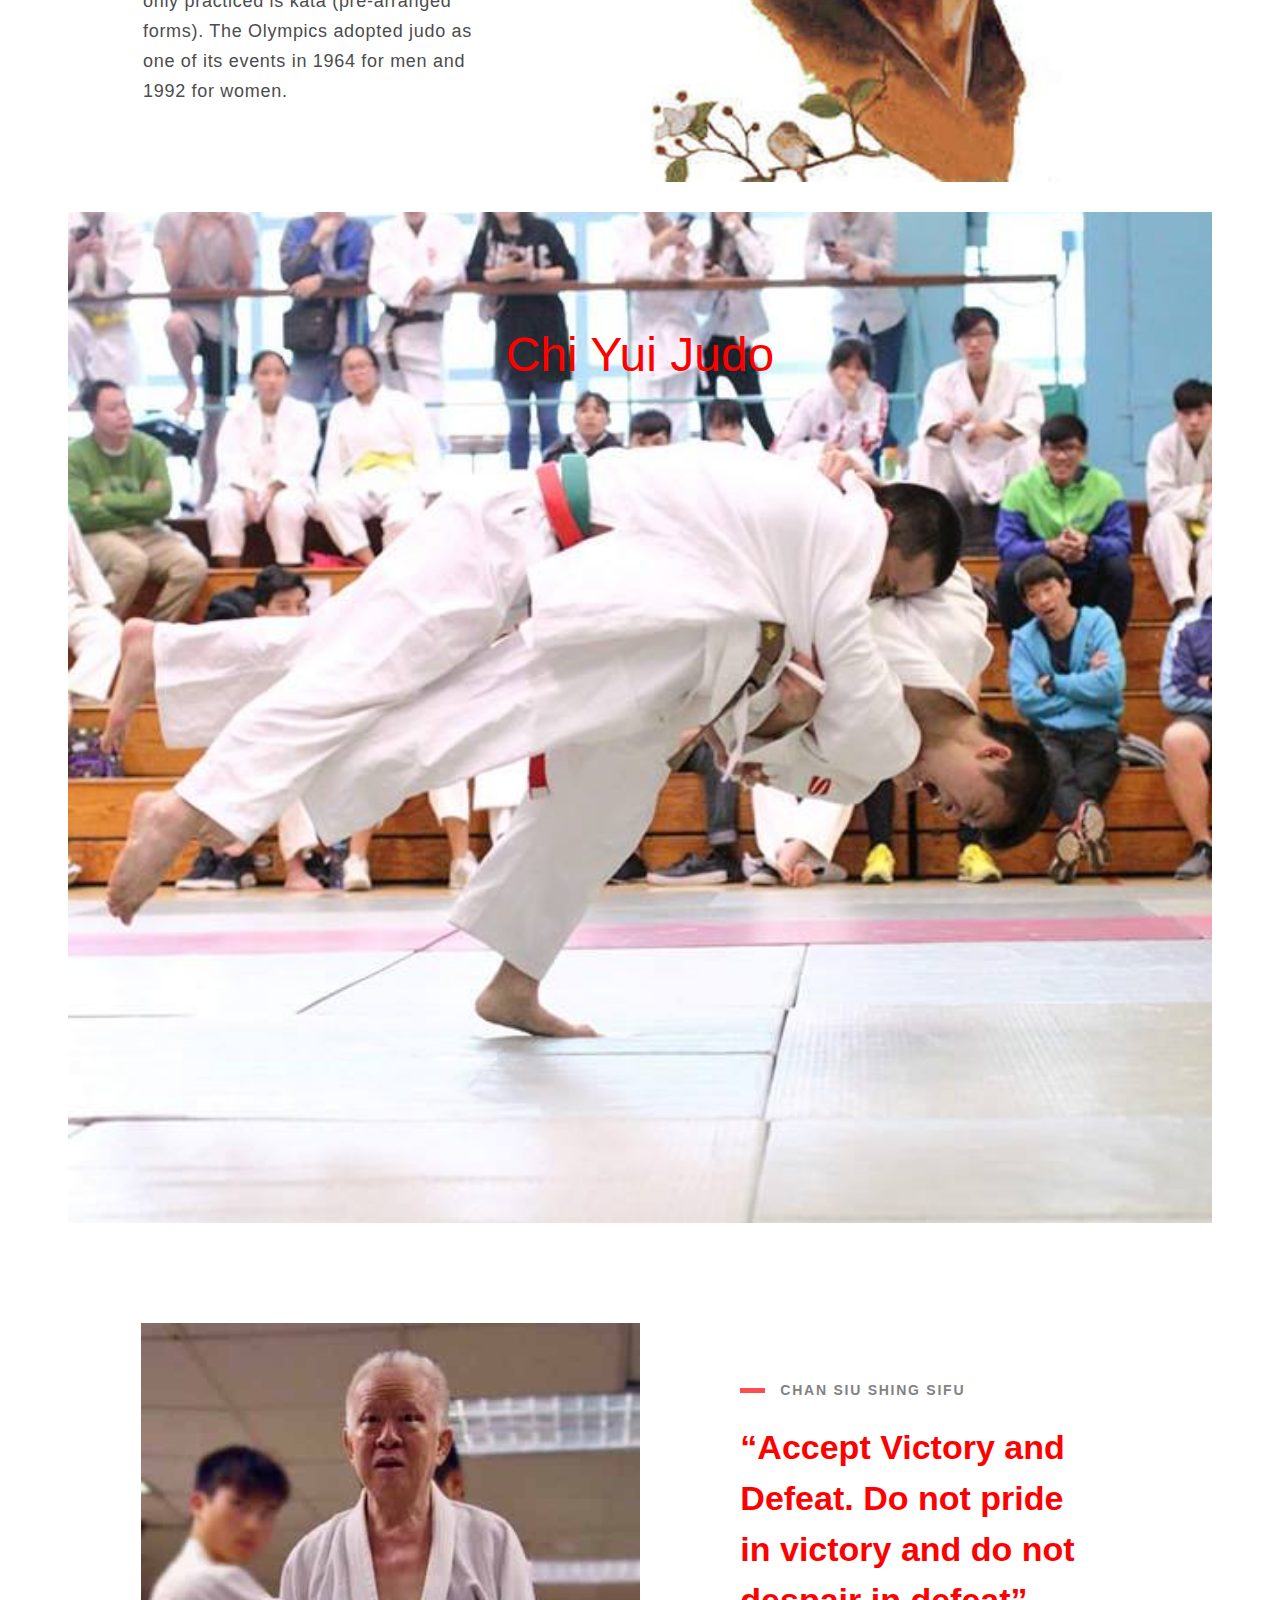
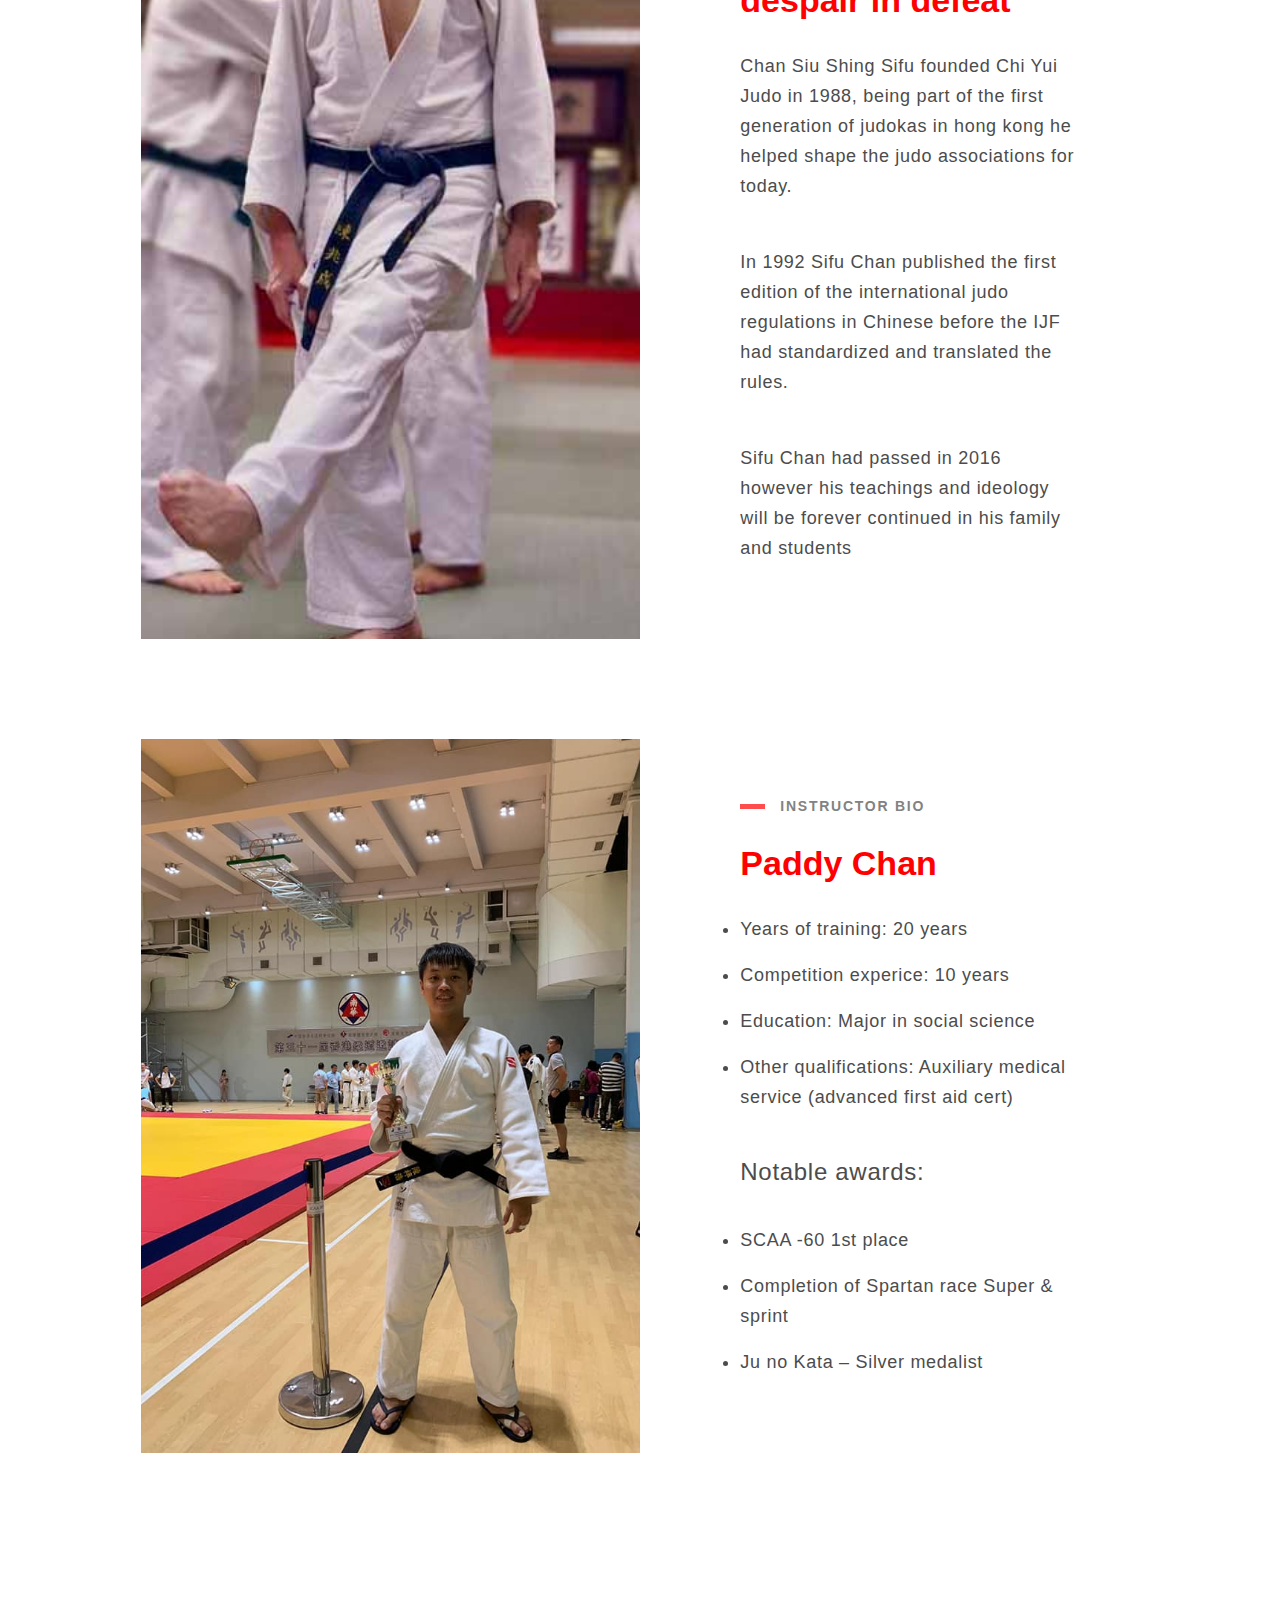
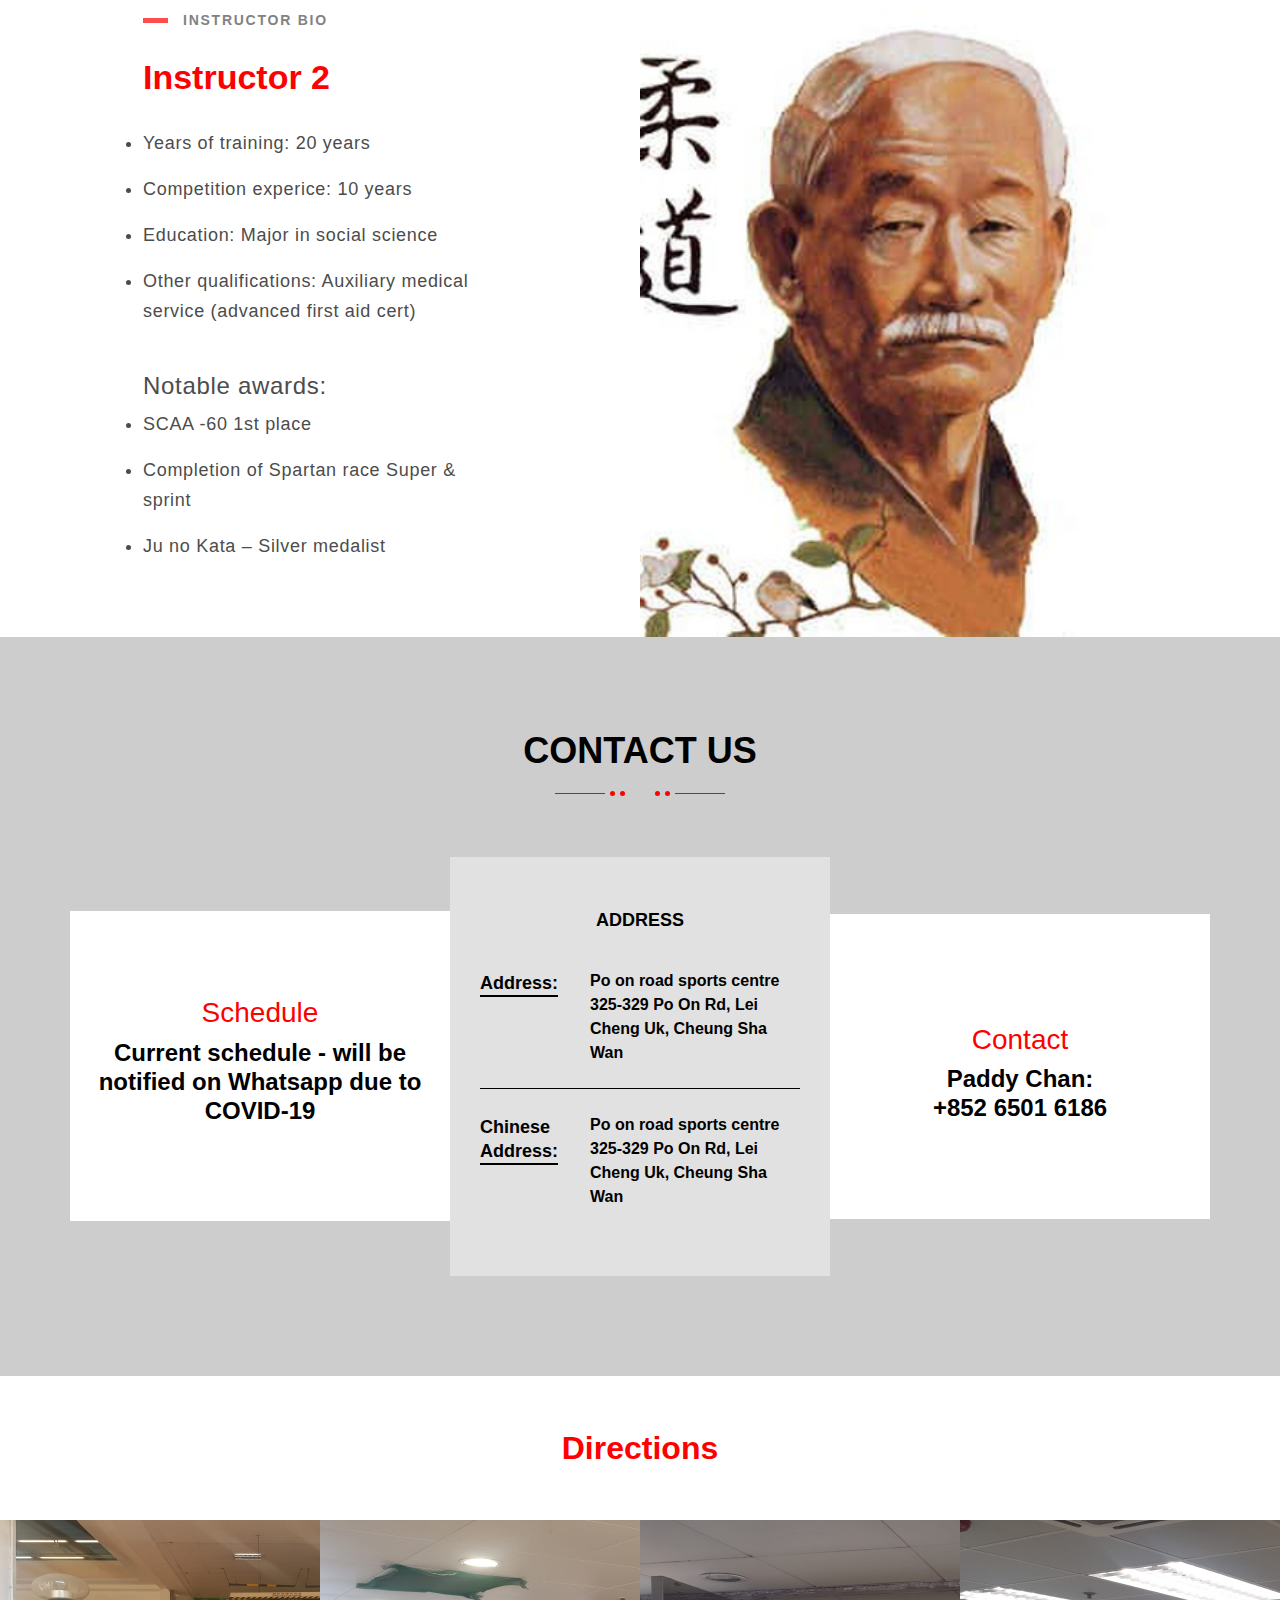
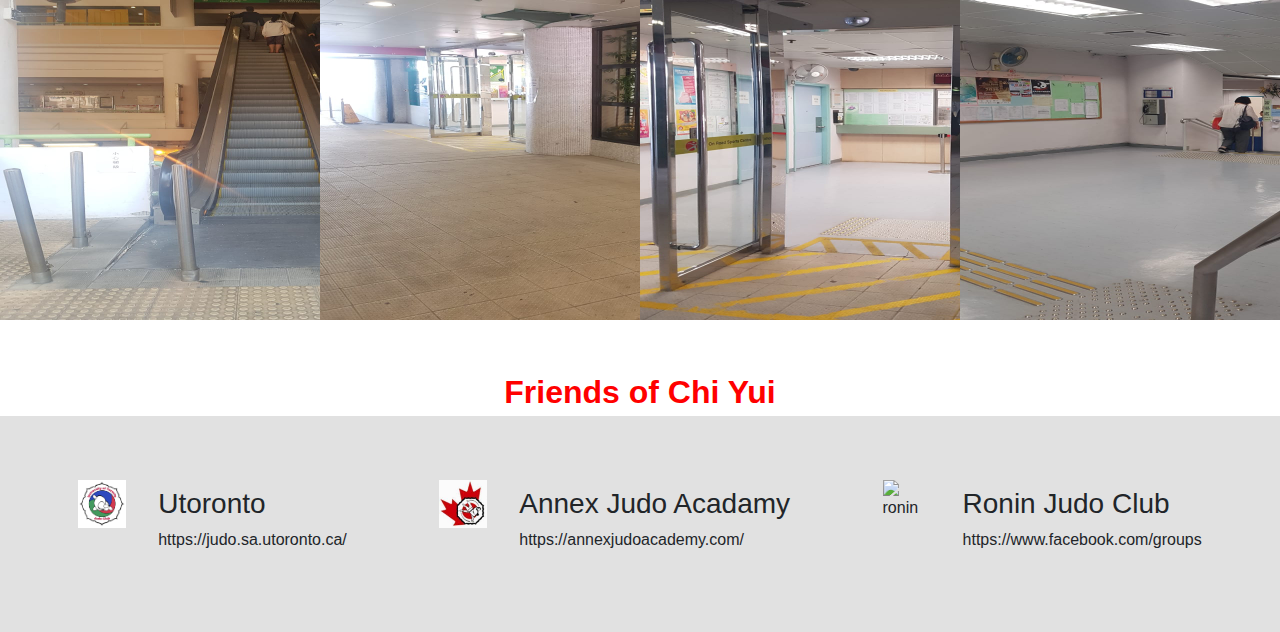
==== commit 37d56770: "finished the app" ====
--- a/index.html
+++ b/index.html
@@ -1,105 +1,316 @@
 <!DOCTYPE html>
-<html>
+<html xmlns="http://www.w3.org/1999/xhtml" lang="en" xml:lang="en">
 <head>
   <meta charset="UTF-8">
   <meta name="viewport" content="width=device-width, initial-scale=1.0">
   <title>Chi Yui Judo</title>
+  <link rel="stylesheet" href="https://unpkg.com/swiper/swiper-bundle.min.css">
+  <script src="https://unpkg.com/swiper/swiper-bundle.min.js"></script>
   <link rel="stylesheet" href="https://use.fontawesome.com/releases/v5.0.10/css/all.css">
   <script src="https://code.jquery.com/jquery-3.3.1.slim.min.js" integrity="sha384-q8i/X+965DzO0rT7abK41JStQIAqVgRVzpbzo5smXKp4YfRvH+8abtTE1Pi6jizo" crossorigin="anonymous"></script>
   <script src="https://cdnjs.cloudflare.com/ajax/libs/popper.js/1.14.7/umd/popper.min.js" integrity="sha384-UO2eT0CpHqdSJQ6hJty5KVphtPhzWj9WO1clHTMGa3JDZwrnQq4sF86dIHNDz0W1" crossorigin="anonymous"></script>
   <script src="https://stackpath.bootstrapcdn.com/bootstrap/4.3.1/js/bootstrap.min.js" integrity="sha384-JjSmVgyd0p3pXB1rRibZUAYoIIy6OrQ6VrjIEaFf/nJGzIxFDsf4x0xIM+B07jRM" crossorigin="anonymous"></script>
-
-
   <link rel="stylesheet" href="style.css">
   <link rel="stylesheet" href="https://stackpath.bootstrapcdn.com/bootstrap/4.5.2/css/bootstrap.min.css">
 </head>
 <body>
-  <div class="page-wrapper">
-   <div class="nav-wrapper">
-    <div class="grad-bar"></div>
-    <nav class="navbar">
-      <div class="logo">Logo</div>
-      <div class="menu-toggle" id="mobile-menu">
-        <span class="bar"></span>
-        <span class="bar"></span>
-        <span class="bar"></span>
-      </div>
-      <ul class="nav no-search">
-        <li class="nav-item"><a href="index.html">Home</a></li>
-        <li class="nav-item"><a href="about.html">About</a></li>
-        <li class="nav-item"><a href="#" onclick="openForm()" class="openbtn">Schedule</a></li>
-        <li class="nav-item"><a href="#">Friends</a></li>
-        <li class="nav-item"><a href="contact.html">Contact Us</a></li>
-        <i class="fas fa-search" id="search-icon"></i>
-        <input class="search-input" type="text" placeholder="Search..">
-      </ul>
-    </nav>
+      <div class="navbardrop">
+        <div class="nav-brand">
+          <img src="./assets/images/ChiYuiLogo.png" alt="">
+        </div>
+
+        <div class="nav-collapse">
+          <nav role="navigation">
+            <ul class="nav-list" id="collapse" >
+              <li class="nav-list__item"><a class='nav-link' href="#about-judo">Judo</a></li>
+              <li class="nav-list__item"><a class='nav-link' href="#chan-siu-shing">Chan Siu Shing</a></li>
+              <li class="nav-list__item submenu--trigger"><a class='nav-link' href="#" >Instructors<i class="caret-down-icon" ></i></a>
+                <ul class="submenu">
+                  <li class="nav-list__item" ><a class='nav-link' href="#paddy">Paddy Chan</a></li>
+                  <li class="nav-list__item third-submenu--trigger"><a class='nav-link' href="#instructor2">Instructor 2</a>
+                <!--     <ul class="third-submenu">
+                      <li class="nav-list__item"><a class='nav-link' href="www.google.com">Second level sub 1</a></li>
+                      <li class="nav-list__item"><a class='nav-link' href="www.google.com">Second level sub 2</a></li>
+                      <li class="nav-list__item"><a class='nav-link' href="www.google.com">Second level sub 3</a></li>
+                    </ul> -->
+                  </li>
+                  <!-- <li class="nav-list__item"><a class='nav-link' href="www.google.com">Sub 3</a></li> -->
+                </ul>
+              </li>
+              <li class="nav-list__item"><a class='nav-link' href="#schedule">Schedule</a></li>
+              <li class="nav-list__item"><a class='nav-link' href="gallery.html">Gallery</a></li>
+              <li class="nav-list__item"><a class='nav-link' href="#directions">Directions</a></li>
+              <li class="nav-list__item"><a class='nav-link' href="#friends-chi">Friends</a></li>
+            </ul>
+          </nav>
+        </div>
+
+        <div class="nav-toggle">
+          <a class="btn--toggle nav-link" href="#" data-toggle="collapse" data-target="#collapse">
+            <i class="fas fa-bars fa-fw"></i>
+          </a>
+        </div>
+      </div>
+
+
+
+    <div class="banner">
+      <section id="Overview">
+      <!-- <div class="container-banner"> -->
+        <!-- <div class="row"> -->
+          <div class="col"style="text-align:center;width: 200px;height: auto;margin-left: 130px;padding-top: 20px; object-position: 50% 50%">
+            <h1>Welcome to: Chi Yui Judo</h1><br>
+          </div>
+        <!-- </div> -->
+      <!-- </div> -->
+         </section>
     </div>
-    <div class="headline">
-      <h1>Chi Yui Judo Association | 至柔柔道會</h1>
-      <p>Since 1988</p>
+
+
+    <section class="content">
+
+      <div class="inner-content" id="about-judo">
+        <div class="inner-content-text content__TextLeft">
+          <div id="about" class="inter-content-subtitle">
+            About Judo
+          </div>
+
+          <div class="inner-content-title">
+            JUDO
+          </div>
+
+          <div class="inner-content-para">
+            <p>Judo lit the gentle way. Created by Jigoro Kano in 1882 as a way to discipline the physical and mental body as well as ones morals.</p><br>
+            <p>Judo is a modern combat sport that utilises throws, pins, chokes and joint locks. Striking is a part of judo but is only practiced is kata (pre-arranged forms). The Olympics adopted judo as one of its events in 1964 for men and 1992 for women.</p>
+          </div>
+        </div>
+
+        <div class="inner-image-container container__ImageRight">
+          <div class="inner-content-image content__ImageRight">
+            <img class="section-images" src="./assets/images/kano.jpeg" style="object-position: 50% 50%;">
+          </div>
+        </div>
+      </div>
+
+      <div class="hero">
+        <span id="cafe" role="img">
+          <div class="divider">
+            <h1>Chi Yui Judo</h1>
+          </div>
+          <span class="inner">
+          </span>
+        </span>
+      </div>
+
+
+      <div class="inner-content" id="chan-siu-shing">
+        <div class="inner-content-text content__TextRight">
+          <div id="features" class="inter-content-subtitle">
+            Chan Siu Shing Sifu
+          </div>
+
+          <div class="inner-content-title">
+            “Accept Victory and Defeat. Do not pride in victory and do not despair in defeat”
+          </div>
+
+          <div class="inner-content-para">
+            <p>Chan Siu Shing Sifu founded Chi Yui Judo in 1988, being part of the first generation of judokas in hong kong he helped shape the judo associations for today.</p><br>
+            <p>In 1992 Sifu Chan published the first edition of the international judo regulations in Chinese before the IJF had standardized and translated the rules.</p><br>
+            <p>Sifu Chan had passed in 2016 however his teachings and ideology will be forever continued in his family and students</p>
+          </div>
+        </div>
+        <div class="inner-image-container container__ImageLeft">
+          <div class="inner-content-image content__ImageLeft">
+            <img class="section-images" src="./assets/images/Sifu blurr.jpg" style="object-position: top;">
+          </div>
+        </div>
+      </div>
+
+      <div class="inner-content" id="paddy">
+        <div class="inner-content-text content__TextRight">
+          <div id="features" class="inter-content-subtitle">
+            Instructor Bio
+          </div>
+
+          <div class="inner-content-title">
+            Paddy Chan
+          </div>
+
+          <div class="inner-content-para">
+            <ul>
+              <li><p>Years of training: 20 years</p></li>
+              <li><p>Competition experice: 10 years</p></li>
+              <li><p>Education: Major in social science</p></li>
+              <li><p>Other qualifications: Auxiliary medical service (advanced first aid cert)</p></li>
+            </ul><br>
+            <h4>Notable awards:</h4>
+            <ul><br>
+              <li><p>SCAA -60 1st place</p></li>
+              <li><p>Completion of Spartan race Super & sprint</p></li>
+              <li><p>Ju no Kata – Silver medalist</p></li>
+            </ul>
+          </div>
+        </div>
+        <div class="inner-image-container container__ImageLeft">
+          <div class="inner-content-image content__ImageLeft">
+            <img class="section-images" src="./assets/images/paddy.jpg" style="object-position: 50% 50%;">
+          </div>
+        </div>
+      </div>
+
+      <div class="inner-content" id="instructor2">
+        <div class="inner-content-text content__TextLeft">
+          <div id="about" class="inter-content-subtitle">
+            Instructor Bio
+          </div>
+
+          <div class="inner-content-title">
+            Instructor 2
+          </div>
+
+          <div class="inner-content-para">
+            <ul>
+              <li><p>Years of training: 20 years</p></li>
+              <li><p>Competition experice: 10 years</p></li>
+              <li><p>Education: Major in social science</p></li>
+              <li><p>Other qualifications: Auxiliary medical service (advanced first aid cert)</p></li>
+            </ul><br>
+            <h4>Notable awards:</h4>
+            <ul>
+              <li><p>SCAA -60 1st place</p></li>
+              <li><p>Completion of Spartan race Super & sprint</p></li>
+              <li><p>Ju no Kata – Silver medalist</p></li>
+            </ul>
+          </div>
+        </div>
+
+        <div class="inner-image-container container__ImageRight">
+          <div class="inner-content-image content__ImageRight">
+            <img class="section-images" src="./assets/images/kano.jpeg" style="object-position: 50% 50%;">
+          </div>
+        </div>
+      </div>
+
+
+
+    </section>
+
+    <section class="contact-address-area" id="schedule">
+      <div class="container">
+        <div class="sec-title-style1 text-center max-width">
+          <div class="title">Contact Us</div>
+          <div class="text"><div class="decor-left"><span></span></div><p></p><div class="decor-right"><span></span></div></div>
+        </div>
+        <div class="contact-address-box row">
+        <!--Start Single Contact Address Box-->
+          <div class="col-sm-4 single-contact-address-box text-center">
+            <h3>Schedule</h3>
+            <h2>Current schedule - will be notified on Whatsapp due to COVID-19</h2>
+          </div>
+        <!--End Single Contact Address Box-->
+        <!--Start Single Contact Address Box-->
+        <div class="col-sm-4 single-contact-address-box main-branch">
+          <h3>Address</h3>
+          <div class="inner">
+            <ul>
+              <li>
+                <div class="title">
+                  <h4>Address:</h4>
+                </div>
+                <div class="text">
+                  <p>Po on road sports centre 325-329 Po On Rd, Lei Cheng Uk, Cheung Sha Wan</p>
+                </div>
+              </li>
+              <li>
+              <div class="title">
+                <h4>Chinese<br> Address:</h4>
+              </div>
+              <div class="text">
+                <p>Po on road sports centre 325-329 Po On Rd, Lei Cheng Uk, Cheung Sha Wan</p>
+              </div>
+              </li>
+            </ul>
+          </div>
+        </div>
+        <!--End Single Contact Address Box-->
+        <!--Start Single Contact Address Box-->
+        <div class="col-sm-4 single-contact-address-box text-center">
+          <div class="icon-holder">
+            <span class="icon-question-2">
+              <span class="path1"></span><span class="path2"></span><span class="path3"></span><span class="path4"></span>
+            </span>
+          </div>
+          <h3>Contact</h3>
+          <h2>Paddy Chan: <br> +852 6501 6186</h2>
+        </div>
+      <!--End Single Contact Address Box-->
+      </div>
     </div>
-    <div class="cards">
-      <div class="card">
-        <div class="card__image" style="background-image: url('http://placeimg.com/640/480/any')"></div>
-        <div class="content">
-          <div class="card__title">About Paddy</div>
-          <div class="card__snippet">
-            <ul>
-              <li>Years of training: 20 years</li>
-              <li>Competition experice: 10 years</li>
-              <li>Education: Major in social science</li>
-              <li>Other qualifications: Auxiliary medical service (advanced first aid cert)</li>
-            </ul>
-            <h4>Notable awards:</h4>
-            <ol>
-              <li>SCAA -60 1st place</li>
-              <li>Completion of Spartan race Super & sprint</li>
-              <li>Ju no Kata – Silver medalist</li>
-            </ol>
-          </div>
-        </div>
-      </div>
-      <div class="card">
-        <div class="card__image" style="background-image: url('http://placeimg.com/640/480/any')"></div>
-        <div class="content">
-          <div class="card__title">About Instructor 2</div>
-          <div class="card__snippet">
-            <ul>
-              <li>Years of training: 20 years</li>
-            </ul>
-          </div>
-        </div>
-      </div>
-    </div>
+  </section>
+<!--End Contact Address Area-->
+
+
+
+    <section id= "directions" style="margin-top: 3rem; margin-bottom: 3rem">
+      <div class="directions-title">
+        Directions
+      </div>
+      <div class="swiper-container" style="margin-top: 3rem">
+        <div class="swiper-wrapper">
+          <div class="swiper-slide">
+            <img src="./assets/images/direction_1.jpg" class="centered" alt="a direction image">
+          </div>
+          <div class="swiper-slide">
+            <img src="./assets/images/direction_2.jpg" class="centered" alt="a direction image">
+          </div>
+          <div class="swiper-slide">
+            <img src="./assets/images/direction_3.jpg" class="centered" alt="a direction image">
+          </div>
+          <div class="swiper-slide">
+            <img src="./assets/images/direction_4.jpg" class="centered" alt="a direction image">
+          </div>
+        </div>
+        <div class="swiper-pagination" style="background-color: : red"></div>
+        <div class="swiper-button-prev" style="color: red"></div>
+        <div class="swiper-button-next" style="color: red"></div>
+        <!-- <div class="swiper-scrollbar" style="background-color: red"></div> -->
+      </div>
+    </section>
+
+    <div id="friends-chi">
+      <div class="friends-title">
+          Friends of Chi Yui
+      </div>
+      <section class="friends_care">
+        <div class="column">
+          <div class="icon"><img src="./assets/images/uoft logo.png" alt="uoft">
+          </div>
+          <div class="detail">
+            <h3>Utoronto</h3>
+            <p>https://judo.sa.utoronto.ca/</p>
+          </div>
+        </div>
+        <div class="column">
+          <div class="icon"><img src="./assets/images/annex_logo.jpeg" alt="annex">
+          </div>
+          <div class="detail">
+            <h3>Annex Judo Acadamy</h3>
+            <p>https://annexjudoacademy.com/</p>
+          </div>
+        </div>
+        <div class="column">
+          <div class="icon"><img src="#" alt="ronin">
+          </div>
+          <div class="detail">
+            <h3>Ronin Judo Club</h3>
+            <p>https://www.facebook.com/groups</p>
+          </div>
+        </div>
+      </section>
+
   </div>
-  <script>
-
-    $("#search-icon").click(function() {
-      $(".nav").toggleClass("search");
-      $(".nav").toggleClass("no-search");
-      $(".search-input").toggleClass("search-active");
-    });
-
-    $('.menu-toggle').click(function(){
-       $(".nav").toggleClass("mobile-nav");
-       $(this).toggleClass("is-active");
-    });
-    function openForm()
-      {
-        document.getElementById("form").style.display="block";
-      }
-
-      function closeForm()
-      {
-        document.getElementById("form").style.display="none";
-      }
-  </script>
-  <div class="form-popup" id="form">
-    <form class="form-container">
-      <p>Current schedule - will be notified on Whatsapp due to COVID-19</p>
-      <button type="button" class="btn-cancel" onclick="closeForm()" > Close </button>
-    </form>
-  </div>
+
+
+  <script src="script.js"></script>
 </body>
 </html>
--- a/style.css
+++ b/style.css
@@ -1,493 +1,979 @@
-
-* {
+@import url(https://fonts.googleapis.com/css?family=Lily+Script+One);
+*{
+  margin:0;
+  padding:0;
+  -moz-box-sizing:border-box;
+  -webkit-box-sizing:border-box;
+  box-sizing:border-box;
+  font-family: 'Roboto', sans-serif;
+}
+a{
+  text-decoration:none;
+}
+
+
+
+
+
+.navbardrop {
+  width: 100%;
+  height: auto;
+  position: relative;
+  display: flex;
+  flex-flow: row wrap;
+  align-items: center;
+  justify-content: space-between;
+  color: white;
+  background-color: white;
+  position: sticky;
+  top: 0;
+  z-index: 999;
+
+  /*background:linear-gradient(#404343, #e5e7ee);
+  background:-webkit-linear-gradient(#5b5c60, #eee);
+  background:-moz-linear-gradient(#5b5c60, #0f1010);*/
+  transition: all 0.4s ease-out;
+  /*font-family: "Poppins", sans-serif;*/
+}
+
+
+.nav-link {
+  color: black;
+  /*color: inherit;*/
+  transition: all 0.4s;
+  text-decoration: none;
+
+}
+
+.nav-link:hover {
+  color: red;
+}
+
+
+
+
+
+.nav-brand {
+  flex: 1 auto;
+  padding: 0 16px;
+  font-size: 1.5rem;
+  line-height: 1.5;
+  overflow: hidden;
+  height: 89px;
+  display: flex;
+  align-items: center;
+}
+
+.nav-brand a {
+  display: inline-block;
+  text-decoration: none;
+  /*color: blue;*/
+}
+
+
+.nav-brand img {
+  max-width: 80px;
+  height: auto;
+  vertical-align: initial;
+}
+
+@media (min-width: 768px) {
+  .nav-brand {
+    flex: 0 1 auto;
+  }
+
+  .nav-toggle {
+    display: none;
+  }
+}
+.nav-collapse {
+  flex: 1 1 auto;
+  order: 0;
+  height: 100%;
+}
+
+.nav-list {
+  display: flex;
+  padding: 0;
+  list-style-type: none;
+  justify-content: flex-end;
+  color: black;
+  font-size: 25px;
+}
+
+
+.nav-list__item {
+  display: flex;
+  align-items: center;
+  padding: 0 24px;
+  height: 50px;
+}
+.nav-list__item:first-child {
+  margin: 0;
+}
+
+.submenu--trigger {
+  position: relative;
+  cursor: pointer;
+
+}
+.submenu--trigger:hover .submenu {
+  visibility: visible;
+  opacity: 1;
+}
+
+/*.third-submenu--trigger {
+  position: relative;
+  cursor: pointer;
+}
+.third-submenu--trigger:hover .third-submenu {
+  visibility: visible;
+  opacity: 1;
+}*/
+
+.submenu--trigger i,
+.third-submenu--trigger i {
+  position: absolute;
+  top: calc(50% - 6px);
+  right: 8px;
+  width: 8px;
+  height: 8px;
+  border-right: 2px solid black;
+  border-bottom: 2px solid black;
+  transform: rotate(45deg);
+}
+
+.third-submenu--trigger i {
+  transform: rotate(-45deg);
+}
+
+.submenu,
+.third-submenu {
+  opacity: 0;
+  visibility: hidden;
   margin: 0;
   padding: 0;
-  box-sizing: border-box;
-  font-family: 'Lato', 'Arial', sans-serif;
-}
-
-/* HEADINGS */
-
-h1, p {
-  color: #fff;
-  text-align: center;
-  line-height: 1.4;
-}
-
-h1 {
-  font-size: 2.2rem;
-}
-
-h2 {
-  color: #000;
-  font-size: 1.3rem;
-  text-align: center;
-  line-height: 1.4;
-  margin-bottom: 10px;
-}
-
-/* BASIC SETUP */
-
-.page-wrapper {
+  position: absolute;
+  left: 0;
+  background: white;
+  box-shadow: 0 6px 16px rgba(0, 0, 0, 0.35);
+  transition: 0.2s ease-out;
+
+}
+.submenu li,
+.third-submenu li {
+  border-top: 1px solid white;
+  font-size: 21px;
+
+}
+.submenu li:hover,
+.third-submenu li:hover {
+  background: white;
+  /*color: red;*/
+}
+
+.submenu {
+  top: 50px;
+}
+
+
+
+.third-submenu {
+  top: 0;
+  left: 100%;
+
+}
+
+@media (max-width: 767px) {
+  .nav-list {
+    display: flex;
+    flex-direction: column;
+    overflow: hidden;
+    max-height: 0em;
+    transition: max-height 0.4s;
+  }
+  .nav-list.showing {
+    max-height: 32em;
+    transition: max-height 0.4s;
+  }
+  .nav-list li {
+    display: inline-block;
+    /*background: #303238;*/
+    width: 100%;
+    height: auto;
+    border-top: 1px solid #525252;
+    text-align: center;
+
+  }
+
+  .nav-collapse {
+    margin: 0;
+    flex: 1 100%;
+    order: 2;
+  }
+
+  .nav-list__item {
+    padding: 0;
+  }
+
+  .fa-bars {
+    font-size: 40px;
+    border-radius: 5px;
+  }
+
+
+
+  .nav-link {
+    position: relative;
+    display: block;
+    width: 100%;
+    padding: 16px;
+    opacity: 1;
+    font-size: 23px;
+  }
+
+  .submenu {
+    top: 0;
+    height: 0px;
+    position: relative;
+    display: block;
+    overflow: hidden;
+    width: 100%;
+    transition: 0.4s ease;
+
+  }
+  .submenu li {
+    background: white;
+    display: block;
+    padding-left: 20px;
+  }
+
+  .submenu--trigger.active .submenu {
+    height: auto;
+  }
+
+  .third-submenu {
+    height: 0px;
+    display: block;
+    position: static;
+    overflow: hidden;
+    margin-left: -20px;
+  }
+  .third-submenu li {
+    background: white;
+    padding-left: 40px;
+  }
+
+  .third-submenu--trigger.active .third-submenu {
+    height: auto;
+  }
+
+  .submenu,
+.third-submenu {
+    box-shadow: none;
+  }
+
+  .submenu--trigger i,
+.third-submenu--trigger i {
+    right: 15px;
+  }
+}
+
+
+
+
+
+/*banner*/
+
+
+.banner {
+  /*background-color: #F0F8FF;*/
+  background-image: url("./assets/images/Banner.jpg");
+  background-size: cover;
+  background-position: center;
+  padding: 140px 0 100px;
+  background-repeat: no-repeat;
+  margin:0 auto;
   width: 100%;
   height: auto;
-}
-
-.nav-wrapper {
+  margin-top:0;
+
+}
+
+
+
+
+@media (min-width: 576px) {
+  .banner {
+    padding: 200px 0;
+    width: 100%;
+    height: 100vh;
+    min-height: 350px;
+    background-position: center;
+
+  }
+}
+
+
+
+.banner h1 {
+  color: red;
+  font-size: 25px;
+  /*font-family: "Poppins", sans-serif;*/
+}
+
+
+@media (min-width: 576px) {
+  .banner h1 {
+    font-size: 30px;
+    /*font-family: "Poppins", sans-serif;*/
+  }
+
+}
+
+
+
+
+/*after banner*/
+
+.content {
+  padding: 10px 38px 10px 38px;
+  background: white;
+}
+
+.inner-content {
+  padding-top: 50px;
+}
+
+.inner-content-text {
+  padding-right: .78125rem;
+  padding-left: .78125rem;
+  padding-bottom: 40px;
+}
+
+.inter-content-subtitle {
+  position: relative;
+  display: inline-block;
+  padding-left: 40px;
+  /*font-family: "Poppins", sans-serif;*/
+  font-size: .875rem;
+  font-style: normal;
+  font-weight: 700;
+  line-height: 1;
+  text-transform: uppercase;
+  letter-spacing: .10938rem;
+  color: #828282;
+}
+
+.inter-content-subtitle::before {
+    position: absolute;
+    top: 5px;
+    left: 0;
+    display: block;
+    width: 25px;
+    height: 5px;
+    content: "";
+    background-color: red;
+    opacity: 0.7;
+}
+
+.inner-content-title {
+  margin-top: 25px;
+  margin-right: 60px;
+  font-size: 2.125rem;
+  font-weight: 700;
+  color: red;
+}
+
+.inner-content-para {
+  margin-top: 25px;
+  margin-right: 60px;
+  font-size: 1rem;
+  line-height: 1.875rem;
+  letter-spacing: .04375rem;
+  font-style: normal;
+  font-weight: 400;
+  color: #4c4c4c;
+}
+
+.inner-image-container {
+  position: relative;
+  padding-right: .78125rem;
+  padding-left: .78125rem;
+  flex: 0 0 100%;
+  max-width: 100%;
+  height: auto;
+}
+
+
+.inner-content-image {
+  position: relative;
+  height: 350px;
+  background-position: center;
+}
+
+.section-images {
+  position: absolute;
+  left: 0;
   width: 100%;
-  position: -webkit-sticky; /* Safari */
-  position: sticky;
-  top: 0;
-  background-color: #fff;
-}
-
-.grad-bar {
+  height: 100%;
+  object-fit: cover;
+
+}
+
+@media screen and (min-width: 820px) {
+
+
+  .content {
+    padding: 0 68px 0 68px;
+    background: white;
+  }
+
+  .container__ImageRight {
+    order: 2;
+    margin-left: 8.33333%;
+  }
+
+  .content__ImageRight {
+    left: 0;
+  }
+
+  .container__ImageLeft {
+    order: 1;
+  }
+
+  .content__ImageLeft {
+    right: 0;
+  }
+
+  .content__TextLeft {
+    order: 1;
+  }
+
+  .content__TextRight {
+    margin-left: 8.33333%;
+    order: 2;
+  }
+
+  .inner-content {
+    max-width: 80vw;
+    padding-top: 100px;
+    margin-right: auto;
+    margin-left: auto;
+    display: flex;
+    flex-flow: row wrap;
+  }
+
+  .inner-content-text {
+    padding-right: .9375rem;
+    padding-left: .9375rem;
+    flex: 0 0 41.66667%;
+    max-width: 41.66667%;
+    display: flex;
+    min-height: 550px;
+    padding-top: 60px;
+    padding-bottom: 60px;
+    flex-direction: column;
+    justify-content: center;
+  }
+
+  .inner-content-title {
+    margin-top: 25px;
+    margin-right: 60px;
+    font-size: 2.125rem;
+    font-weight: 700;
+    color: red;
+  }
+
+  .inner-content-para {
+    margin-top: 25px;
+    margin-right: 60px;
+    font-size: 1.125rem;
+    line-height: 1.875rem;
+    letter-spacing: .04375rem;
+    font-style: normal;
+    font-weight: 400;
+    color: #4c4c4c;
+  }
+
+  .inner-image-container {
+    position: relative;
+    padding-right: .78125rem;
+    padding-left: .78125rem;
+    flex: 0 0 50%;
+    max-width: 50%;
+    height: auto;
+  }
+
+
+  .inner-content-image {
+    position: absolute;
+    top: 0;
+    width: calc(100% - 12.5px);
+    height: 100%;
+  }
+
+  .section-images {
+    width: 100%;
+    height: 100%;
+    object-fit: cover;
+  }
+}
+
+@media (max-width: 768px) {
+  h1 {
+    font-size: 24px;
+  }
+}
+
+.hero #cafe {
   width: 100%;
-  height: 5px;
-  background: linear-gradient(-45deg, #EE7752, #E73C7E, #23A6D5, #23D5AB);
-  background-size: 400% 400%;
-    -webkit-animation: gradbar 15s ease infinite;
-  -moz-animation: gradbar 15s ease infinite;
-  animation: gradbar 15s ease infinite;
-}
-
-/* NAVIGATION */
-
-.navbar {
-  display: grid;
-  grid-template-columns: 1fr 3fr;
-  align-items: center;
-  height: 50px;
-  overflow: hidden;
-  position: sticky;
-  top: 0;
-  border: 1px solid #a2a2a2;
-  -webkit-box-shadow: 0px 0px 14px 0px rgba(0,0,0,0.75);
-  -moz-box-shadow: 0px 0px 14px 0px rgba(0,0,0,0.75);
-  box-shadow: 0px 0px 14px 0px rgba(0,0,0,0.75);
-  background-color: #f4f4f4;
-
-}
-
-.navbar .logo {
-  height: 16px;
-  width: auto;
-  justify-self: start;
-  margin-left: 20px;
-}
-
-
-.navbar ul {
-  list-style: none;
-  display: grid;
-  grid-template-columns: repeat(7,1.5fr);
-  /*justify-self: end;*/
-}
-
-.nav-item a {
-  color: #000;
-  font-size: 0.9rem;
-  font-weight: 400;
-  text-decoration: none;
-  transition: color 0.3s ease-out;
-}
-
-.nav-item a:hover {
-  color: #3498db;
-}
-
-/* SECTIONS */
-
-.headline {
-  width: 100%;
-  height: 50vh;
-  min-height: 350px;
-  background: linear-gradient(rgba(0,0,0,0.3),rgba(0,0,0,0.7)), url('https://d2v9y0dukr6mq2.cloudfront.net/video/thumbnail/jPLiQ-9/mountains-background-for-titles-intro-projects-and-etc_ew22rur3l__F0000.png');
-  background-size: cover;
-  display: flex;
-  flex-direction: column;
-  justify-content: center;
-}
-
-
-
-
-/* SEARCH FUNCTION */
-
-#search-icon {
-  font-size: 0.9rem;
-  margin-top: 3px;
-  margin-left: 15px;
-  transition: color 0.3s ease-out;
-}
-
-#search-icon:hover {
-  color: #3498db;
-  cursor: pointer;
-}
-
-.search {
-  transform: translate(-35%);
-  -webkit-transform: translate(-35%);
-  transition: transform 0.7s ease-in-out;
-  color: #3498db;
-}
-
-.no-search {
-  transform: translate(0);
-  transition: transform 0.7s ease-in-out;
-}
-
-.search-input {
-  position: absolute;
-  top: -4px;
-  right: -125px;
-  opacity: 0;
-  z-index: -1;
-  transition: opacity 0.6s ease;
-}
-
-.search-active {
-  opacity: 1;
-  z-index: 0;
-}
-
-input {
-  border: 0;
-  border-left: 1px solid #ccc;
-  border-radius: 0; /* FOR SAFARI */
-  outline: 0;
-  padding: 5px;
-}
-
-/* MOBILE MENU & ANIMATION */
-
-.menu-toggle .bar{
-  width: 25px;
-  height: 3px;
-  background-color: #3f3f3f;
-  margin: 5px auto;
-  -webkit-transition: all 0.3s ease-in-out;
-  -o-transition: all 0.3s ease-in-out;
-  transition: all 0.3s ease-in-out;
-}
-
-.menu-toggle {
-  justify-self: end;
-  margin-right: 25px;
-  display: none;
-}
-
-.menu-toggle:hover{
-  cursor: pointer;
-}
-
-#mobile-menu.is-active .bar:nth-child(2){
-  opacity: 0;
-}
-
-#mobile-menu.is-active .bar:nth-child(1){
-  -webkit-transform: translateY(8px) rotate(45deg);
-  -ms-transform: translateY(8px) rotate(45deg);
-  -o-transform: translateY(8px) rotate(45deg);
-  transform: translateY(8px) rotate(45deg);
-}
-
-#mobile-menu.is-active .bar:nth-child(3){
-  -webkit-transform: translateY(-8px) rotate(-45deg);
-  -ms-transform: translateY(-8px) rotate(-45deg);
-  -o-transform: translateY(-8px) rotate(-45deg);
-  transform: translateY(-8px) rotate(-45deg);
-}
-
-/* KEYFRAME ANIMATIONS */
-
-@-webkit-keyframes gradbar {
-  0% {
-    background-position: 0% 50%
-  }
-  50% {
-    background-position: 100% 50%
-  }
-  100% {
-    background-position: 0% 50%
-  }
-}
-
-@-moz-keyframes gradbar {
-  0% {
-    background-position: 0% 50%
-  }
-  50% {
-    background-position: 100% 50%
-  }
-  100% {
-    background-position: 0% 50%
-  }
-}
-
-@keyframes gradbar {
-  0% {
-    background-position: 0% 50%
-  }
-  50% {
-    background-position: 100% 50%
-  }
-  100% {
-    background-position: 0% 50%
-  }
-}
-
-/* Media Queries */
-
-  /* Mobile Devices - Phones/Tablets */
-
-@media only screen and (max-width: 720px) {
-
-
-
-  /* MOBILE HEADINGS */
-
-  h1 {
-    font-size: 1.9rem;
-  }
-
-  h2 {
-    font-size: 1rem;
-  }
-
-  p {
-    font-size: 0.8rem;
-  }
-
-  /* MOBILE NAVIGATION */
-
-  .navbar ul {
+  display: inline-block;
+  vertical-align: middle;
+  font: 0/0 serif;
+  text-shadow: none;
+  color: transparent;
+  background-size: 100%;
+  background-position: 50% 50%;
+  background-repeat: no-repeat;
+  margin-top: 30px;
+}
+.hero #cafe .inner {
+  padding-top: 63.35%; /* height/width of image */
+  display: block;
+  height: 0;
+}
+
+/* default screen, non-retina */
+.hero #cafe { background-image: url("./assets/images/uchimata.jpg"); }
+
+@media only screen and (max-width: 320px) {
+    /* Small screen, non-retina */
+    .hero #cafe { background-image: url("./assets/images/uchimata.jpg"); }
+}
+@media
+only screen and (min-resolution: 2dppx) and (max-width: 320px) {
+    /* Small screen, retina */
+    .hero #cafe { background-image: url("./assets/images/uchimata.jpg"); }
+}
+@media only screen and (min-width: 321px) and (max-width: 538px) {
+    /* Medium screen, non-retina */
+    .hero #cafe { background-image: url("./assets/images/uchimata.jpg"); }
+}
+@media
+only screen and (min-resolution: 2dppx) and (min-width: 321px) and (max-width: 538px) {
+    /* Medium screen, retina */
+    .hero #cafe { background-image: url("./assets/images/uchimata.jpg"); }
+}
+@media
+only screen and (min-resolution: 2dppx) and (min-width: 539px) {
+    /* Large screen, retina */
+    .hero #cafe { background-image: url("./assets/images/uchimata.jpg"); }
+}
+
+.divider {
+  padding:0;
+  margin:0;
+}
+.divider h1 {
+  margin: 10%;
+  text-align:center;
+  font-size:48px;
+  color: red;
+}
+
+
+/*directions css*/
+
+.centered {
+  display: block;
+  margin-left: auto;
+  margin-right: auto;
+}
+
+.swiper-slide img {
+  width: 600px;
+  height: 400px;
+}
+.swiper-pagination-bullet-active {
+  background-color: red;
+}
+
+.directions-title {
+  margin-top: 25px;
+  text-align: center;
+  font-size: 2rem;
+  font-weight: 700;
+  color: red;
+  /*font-family: "Poppins", sans-serif;*/
+}
+
+
+/*friends section*/
+
+
+
+
+
+
+#friends-chi {
+    width: 100%;
+    position: relative;
+
+}
+
+.friends_care {
+    display: flex;
+    justify-content: space-around;
+    width: 100%;
+    padding: 4em 2em;
+    background-color: #e1e1e1;
+}
+
+.icon img {
+    width: 3em;
+    display: flex;
+    position: absolute;
+}
+.detail {
     display: flex;
     flex-direction: column;
-    position: fixed;
-    justify-content: start;
-    top: 55px;
-    background-color: #fff;
-    width: 100%;
-    height: calc(100vh - 55px);
-    transform: translate(-101%);
-    text-align: center;
-    overflow: hidden;
-  }
-
-  .navbar li {
-    padding: 15px;
-
-  }
-
-  .navbar li:first-child {
-    margin-top: 50px;
-  }
-
-  .navbar li a {
-    font-size: 1rem;
-  }
-
-  .menu-toggle, .bar {
-    display: block;
-    cursor: pointer;
-  }
-
-  .mobile-nav {
-  transform: translate(0%)!important;
-}
-
-  /* SECTIONS */
-
-  .headline {
-    height: 20vh;
-  }
-
-  .feature-container p {
-    margin-bottom: 25px;
-  }
-
-  .feature-container {
-    margin-top: 20px;
-  }
-
-  .feature-container:nth-child(2) {
-    order: -1;
-  }
-
-  /* SEARCH DISABLED ON MOBILE */
-
-  #search-icon {
-    display: none;
-  }
-
-  .search-input {
-  display: none;
- }
-
-}
-
-.cards {
-  padding: 3rem;
+    justify-content: center;
+    margin-left: 5em;
+    margin-top: 0.4em;
+}
+
+@media all and (max-width: 62em) {
+    .friends_care {
+        display: inline-flex;
+        flex-wrap: wrap;
+    }
+    .column {
+        display: flex;
+        justify-content: center;
+        margin-top: 1em;
+        margin-bottom: 1em;
+        padding-left: 1em;
+        padding-right: 1em;
+    }
+}
+.friends-title {
+  margin-top: 25px;
+  text-align: center;
+  font-size: 2rem;
+  font-weight: 700;
+  color: red;
+  font-family: "Poppins", sans-serif;
+}
+
+
+
+/*contact us */
+
+ .sec-title-style1 {
+  position: relative;
+  display: block;
+  margin-top: -9px;
+  padding-bottom: 50px;
+}
+.sec-title-style1.max-width {
+  position: relative;
+  display: block;
+  max-width: 770px;
+  margin: -9px auto 0;
+  padding-bottom: 52px;
+}
+.sec-title-style1.pabottom50 {
+  padding-bottom: 42px;
+}
+.sec-title-style1 .title {
+  position: relative;
+  display: block;
+  color: black;
+  font-size: 36px;
+  line-height: 46px;
+  font-weight: 700;
+  text-transform: uppercase;
+}
+.sec-title-style1 .title.clr-white {
+  color: red;
+}
+.sec-title-style1 .decor {
+  position: relative;
+  display: block;
+  width: 70px;
+  height: 5px;
+  margin: 19px 0 0;
+}
+.sec-title-style1 .decor:before {
+  position: absolute;
+  top: 0;
+  right: 0;
+  bottom: 0;
+  width: 5px;
+  height: 5px;
+  /*background: #ffa500;*/
+  border-radius: 50%;
+  content: "";
+}
+.sec-title-style1 .decor:after {
+  position: absolute;
+  top: 0;
+  right: 10px;
+  bottom: 0;
+  width: 5px;
+  height: 5px;
+  background: red;
+  border-radius: 50%;
+  content: "";
+}
+.sec-title-style1 .decor span {
+  position: absolute;
+  top: 0;
+  left: 0;
+  bottom: 0;
+  width: 50px;
+  height: 1px;
+  background: white;
+  margin: 2px 0;
+}
+
+.sec-title-style1 .text {
+  position: relative;
+  display: block;
+  margin: 7px 0 0;
+}
+.sec-title-style1 .text p {
+  position: relative;
+  display: inline-block;
+  padding: 0 15px;
+  color: black;
+  font-size: 14px;
+  line-height: 16px;
+  font-weight: 700;
+  text-transform: uppercase;
+  margin: 0;
+}
+.sec-title-style1 .text.clr-yellow p {
+  color: white;
+}
+.sec-title-style1 .text .decor-left {
+  position: relative;
+  top: -2px;
+  display: inline-block;
+  width: 70px;
+  height: 5px;
+  background: transparent;
+}
+.sec-title-style1 .text .decor-left span {
+  position: absolute;
+  top: 0;
+  left: 0;
+  bottom: 0;
+  width: 50px;
+  height: 1px;
+  background: red;
+  content: "";
+  margin: 2px 0;
+}
+.sec-title-style1 .text .decor-left:before {
+  position: absolute;
+  top: 0;
+  right: 0;
+  bottom: 0;
+  width: 5px;
+  height: 5px;
+  background: red;
+  border-radius: 50%;
+  content: "";
+}
+.sec-title-style1 .text .decor-left:after {
+  position: absolute;
+  top: 0;
+  right: 10px;
+  bottom: 0;
+  width: 5px;
+  height: 5px;
+  background: red;
+  border-radius: 50%;
+  content: "";
+}
+
+.sec-title-style1 .text .decor-right {
+  position: relative;
+  top: -2px;
+  display: inline-block;
+  width: 70px;
+  height: 5px;
+  background: transparent;
+}
+.sec-title-style1 .text .decor-right span {
+  position: absolute;
+  top: 0;
+  right: 0;
+  bottom: 0;
+  width: 50px;
+  height: 1px;
+  background: red;
+  content: "";
+  margin: 2px 0;
+}
+.sec-title-style1 .text .decor-right:before {
+  position: absolute;
+  top: 0;
+  left: 0;
+  bottom: 0;
+  width: 5px;
+  height: 5px;
+  background: red;
+  border-radius: 50%;
+  content: "";
+}
+.sec-title-style1 .text .decor-right:after {
+  position: absolute;
+  top: 0;
+  left: 10px;
+  bottom: 0;
+  width: 5px;
+  height: 5px;
+  background: red;
+  border-radius: 50%;
+  content: "";
+}
+
+.sec-title-style1 .bottom-text {
+  position: relative;
+  display: block;
+  padding-top: 16px;
+}
+.sec-title-style1 .bottom-text p {
+  color: black;
+  font-size: 16px;
+  line-height: 26px;
+  font-weight: 400;
+  margin: 0;
+}
+.sec-title-style1 .bottom-text.clr-gray p {
+  color: black;
+}
+.contact-address-area {
+  position: relative;
+  display: block;
+  background: #cdcdcd;
+  padding: 100px 0 120px;
+}
+.contact-address-area .sec-title-style1.max-width {
+  padding-bottom: 72px;
+}
+.contact-address-box {
   display: flex;
+  justify-content: space-between;
+  flex-direction: row;
   flex-wrap: wrap;
-  justify-content: center;
-  gap: 1.5rem;
-  margin-top: 15px;
-
-}
-
-.card {
-  display: flex;
-  flex-direction: column;
-  flex: 1 0 300px;
-  max-width: 700px;
-  min-height: 800px;
-  background: #fff;
-  color: #333;
-  border-radius: 25px;
-  box-shadow: 2px 2px 5px rgba(0,0,0,.3);
-  text-decoration: none;
-  font-size: 1rem;
-  /*overflow: hidden;*/
-  transition: transform 200ms, box-shadow 200ms;
-  z-index: -1;
-}
-
-
-
-.card .card__image {
-  flex: 0 0 500px;
-  background-repeat: no-repeat;
-  background-size: cover;
-  background-position: center;
-  position: relative;
-  margin-top: 0;
-
-}
-
-.card .content {
-  padding: 1rem;
-  height: 100%;
-  display: flex;
-  flex-direction: column;
-}
-
-.card .card__title {
-  font-size: 1.75rem;
+  align-items: center;
+}
+.single-contact-address-box {
+  position: relative;
+  display: block;
+  background: white;
+  padding: 85px 30px 77px;
+}
+.single-contact-address-box .icon-holder {
+  position: relative;
+  display: block;
+  padding-bottom: 24px;
+}
+.single-contact-address-box .icon-holder span:before {
+  font-size: 75px;
+}
+.single-contact-address-box h3 {
+  color: red;
+  margin: 0px 0 9px;
+}
+.single-contact-address-box h2 {
+  color: black;
+  font-size: 24px;
+  font-weight: 600;
+  margin: 0 0 19px;
+}
+.single-contact-address-box a {
+  color: black;
+}
+
+.single-contact-address-box.main-branch {
+  background: #e1e1e1;
+  padding: 53px 30px 51px;
+  margin-top: -20px;
+  margin-bottom: -20px;
+}
+.single-contact-address-box.main-branch h3 {
+  color: black;
+  font-size: 18px;
   font-weight: 700;
-  margin-bottom: .5rem;
-}
-
-.card .card__snippet {
-  margin-bottom: .5rem;
-  margin-left: 20px;
-  box-sizing: content-box;
-  font-family: 'Lato', 'Arial', sans-serif;
-}
-
-
-.card:hover {
-  transform: translateY(-10px);
-  box-shadow: 2px 2px 15px rgba(0,0,0,.3);
-}
-
-
-
-
-
-.form-popup
-{
-  position:fixed;
-  top:50px;
-  right:360px;
-  border:3px solid #f1f1f1;
-  z-index:9;
-  display:none;
-
-}
-
-.form-container
-{
-  width:300px;
-  padding:20px;
-  background:#fff;
-
-}
-
-
-.form-container .btn
-{
-  background-color:pink;
-  color:#fff;
-  padding:16px 12px;
-  border:none;
-  width:100%;
-  margin:10px 0px ;
-}
-
-.form-container .btn-cancel
-{
-  width:100%;
-  padding:12px 9px;
-  background:lightgrey !important;
-  border:none;
-  color:black;
-}
-
-
-.form-container p {
-  color: black;
-  font-family: 'Lato', 'Arial', sans-serif;
-  font-size: 20px;
-
-}
-
-
-@media screen and (max-width: 500px) {
-  #form {
-    margin-top: 210px;
-    right: 100px;
-
-  }
-}
-
-
-/*
-.container{
-  margin-top: 15em;
-  background-color: pink;
-}
-
-.title-container{
-    position: absolute;
-    top: 0;
-    height: 200vh;
-    width: 100%;
-    padding-left: 8em;
-    padding-right: 8em;
-}
-
-.navbar {
-  position: sticky;
-  top: 0;
-}
-
-.what-is-judo{
-  margin-top: 10em;
-}
-
-.contact-us{
-  background-color: #777;
-  margin-top: 20px;
-}
-
-#contact-us{
-  height: 8em;
-}
-
-a {
-  text-decoration: none;
-}
-*/
+  margin: 0 0 38px;
+  text-transform: uppercase;
+  text-align: center;
+}
+.single-contact-address-box.main-branch .inner {
+  position: relative;
+  display: block;
+}
+.single-contact-address-box.main-branch .inner ul {
+  position: relative;
+  display: block;
+  overflow: hidden;
+}
+.single-contact-address-box.main-branch .inner ul li {
+  position: relative;
+  display: block;
+  padding-left: 110px;
+  border-bottom: 1px solid black;
+  padding-bottom: 23px;
+  margin-bottom: 24px;
+}
+.single-contact-address-box.main-branch .inner ul li:last-child {
+  border: none;
+  margin-bottom: 0;
+  padding-bottom: 0;
+}
+.single-contact-address-box.main-branch .inner ul li .title {
+  position: absolute;
+  top: 2px;
+  left: 0;
+  display: inline-block;
+}
+.single-contact-address-box.main-branch .inner ul li .title h4 {
+  color: black;
+  font-size: 18px;
+  font-weight: 600;
+  line-height: 24px;
+  text-transform: capitalize;
+  border-bottom: 2px solid black;
+}
+
+.single-contact-address-box.main-branch .inner ul li .text {
+  position: relative;
+  display: block;
+}
+.single-contact-address-box.main-branch .inner ul li .text p {
+  color: black;
+  font-size: 16px;
+  line-height: 24px;
+  font-weight: 600;
+  margin: 0;
+}
+
+
+
+
+
+
+
+
+
+
+
+
+
+
+
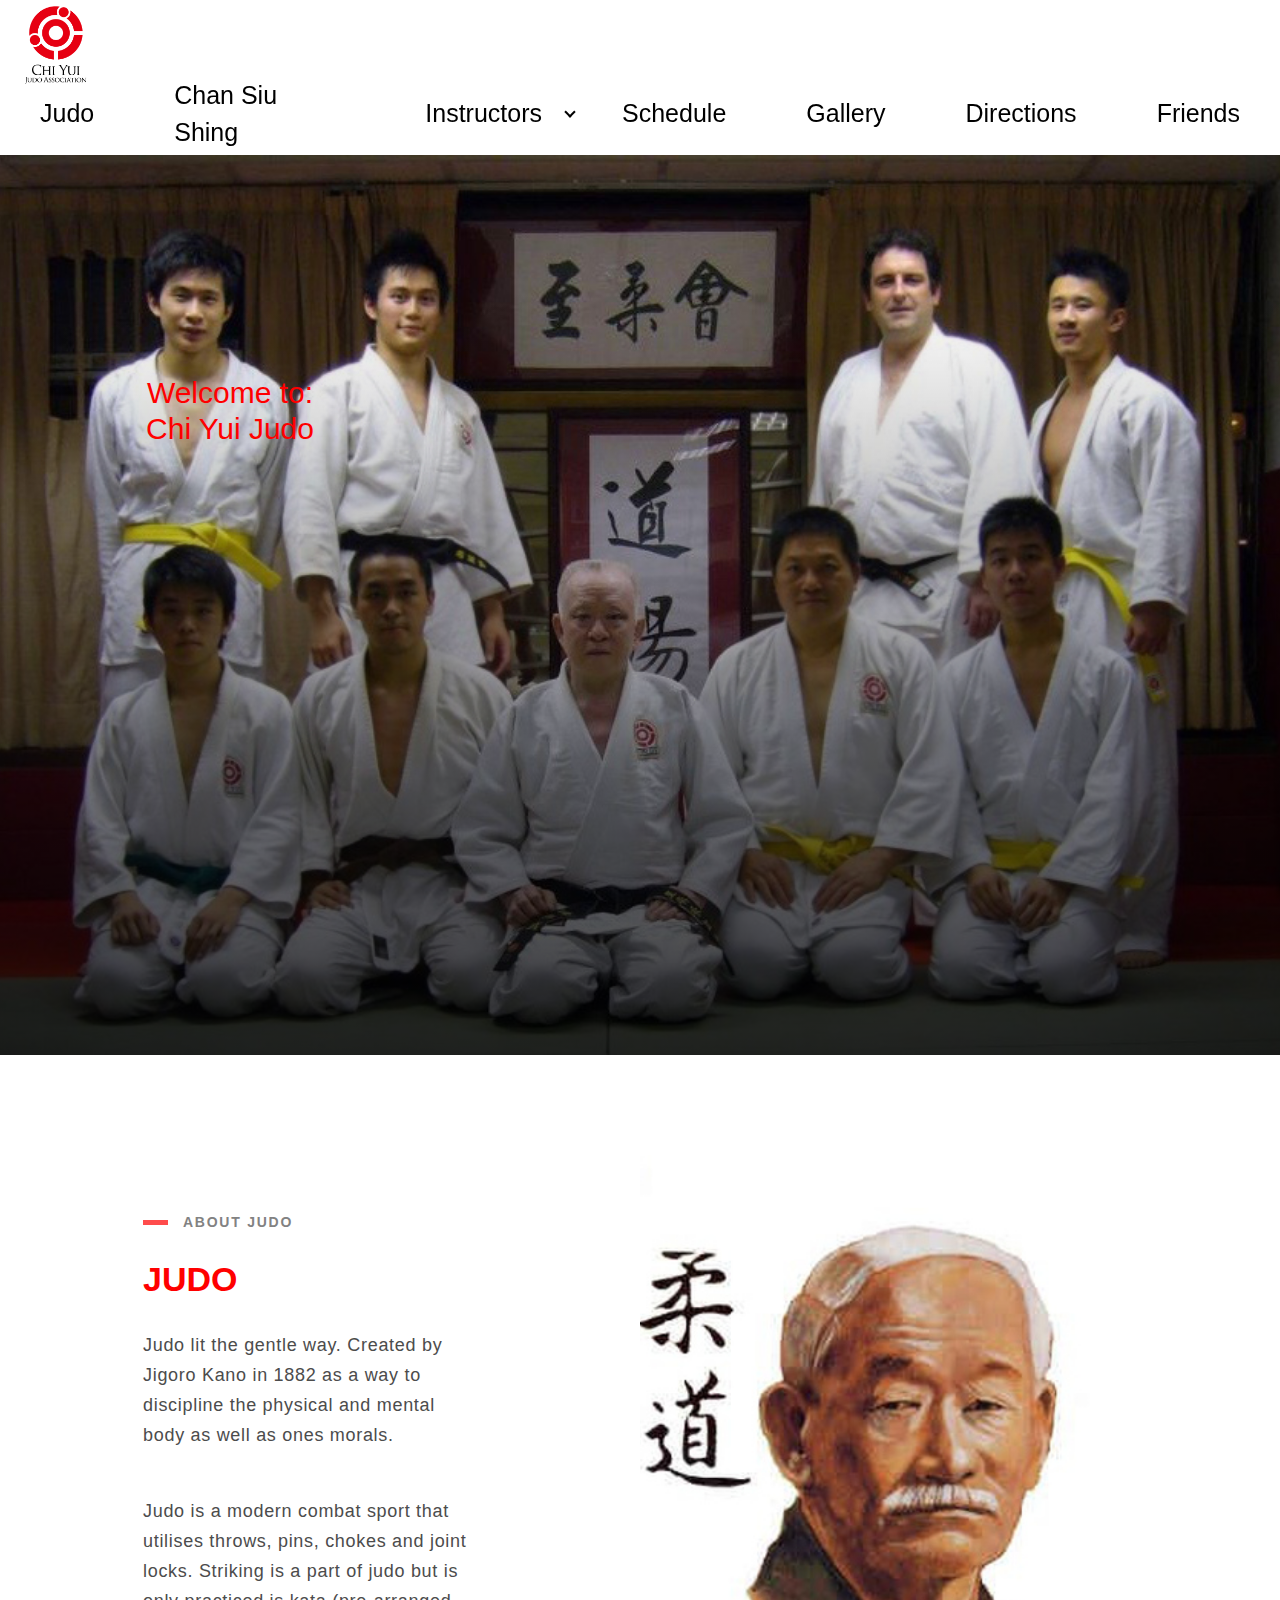
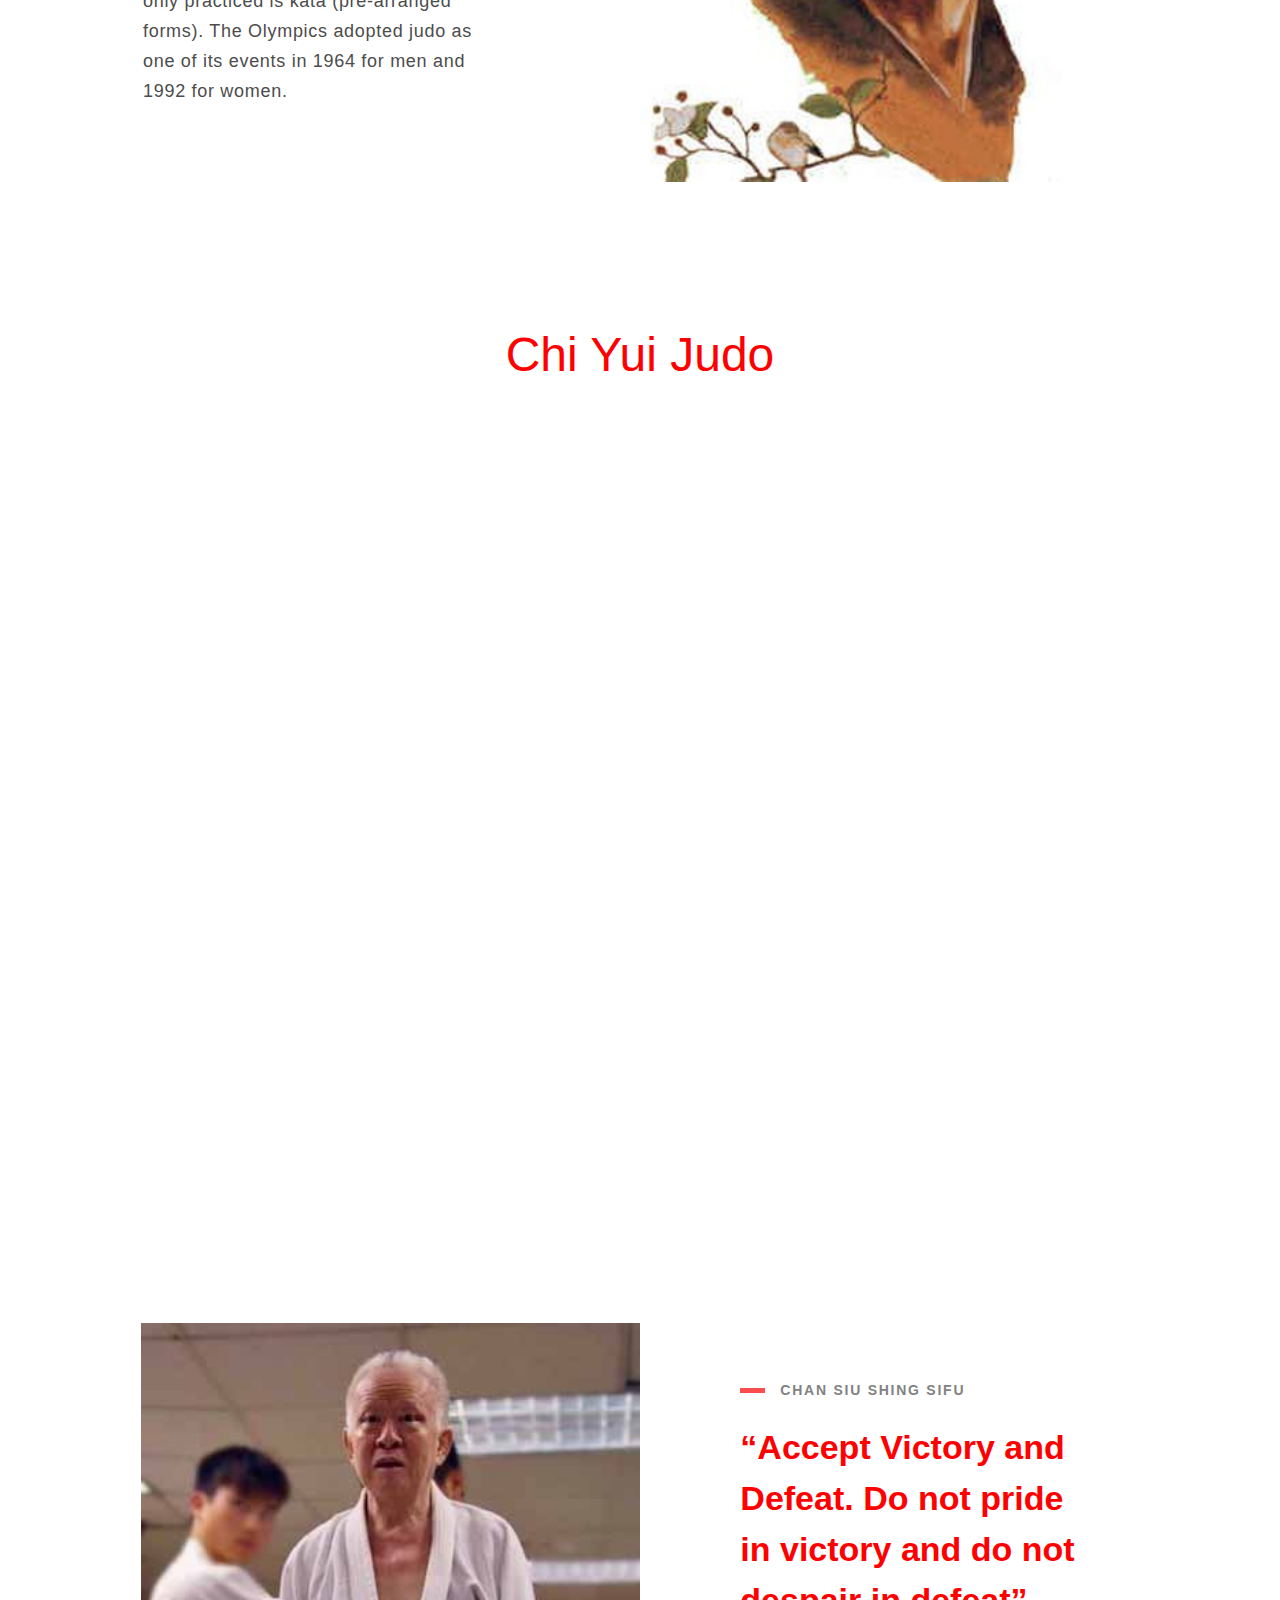
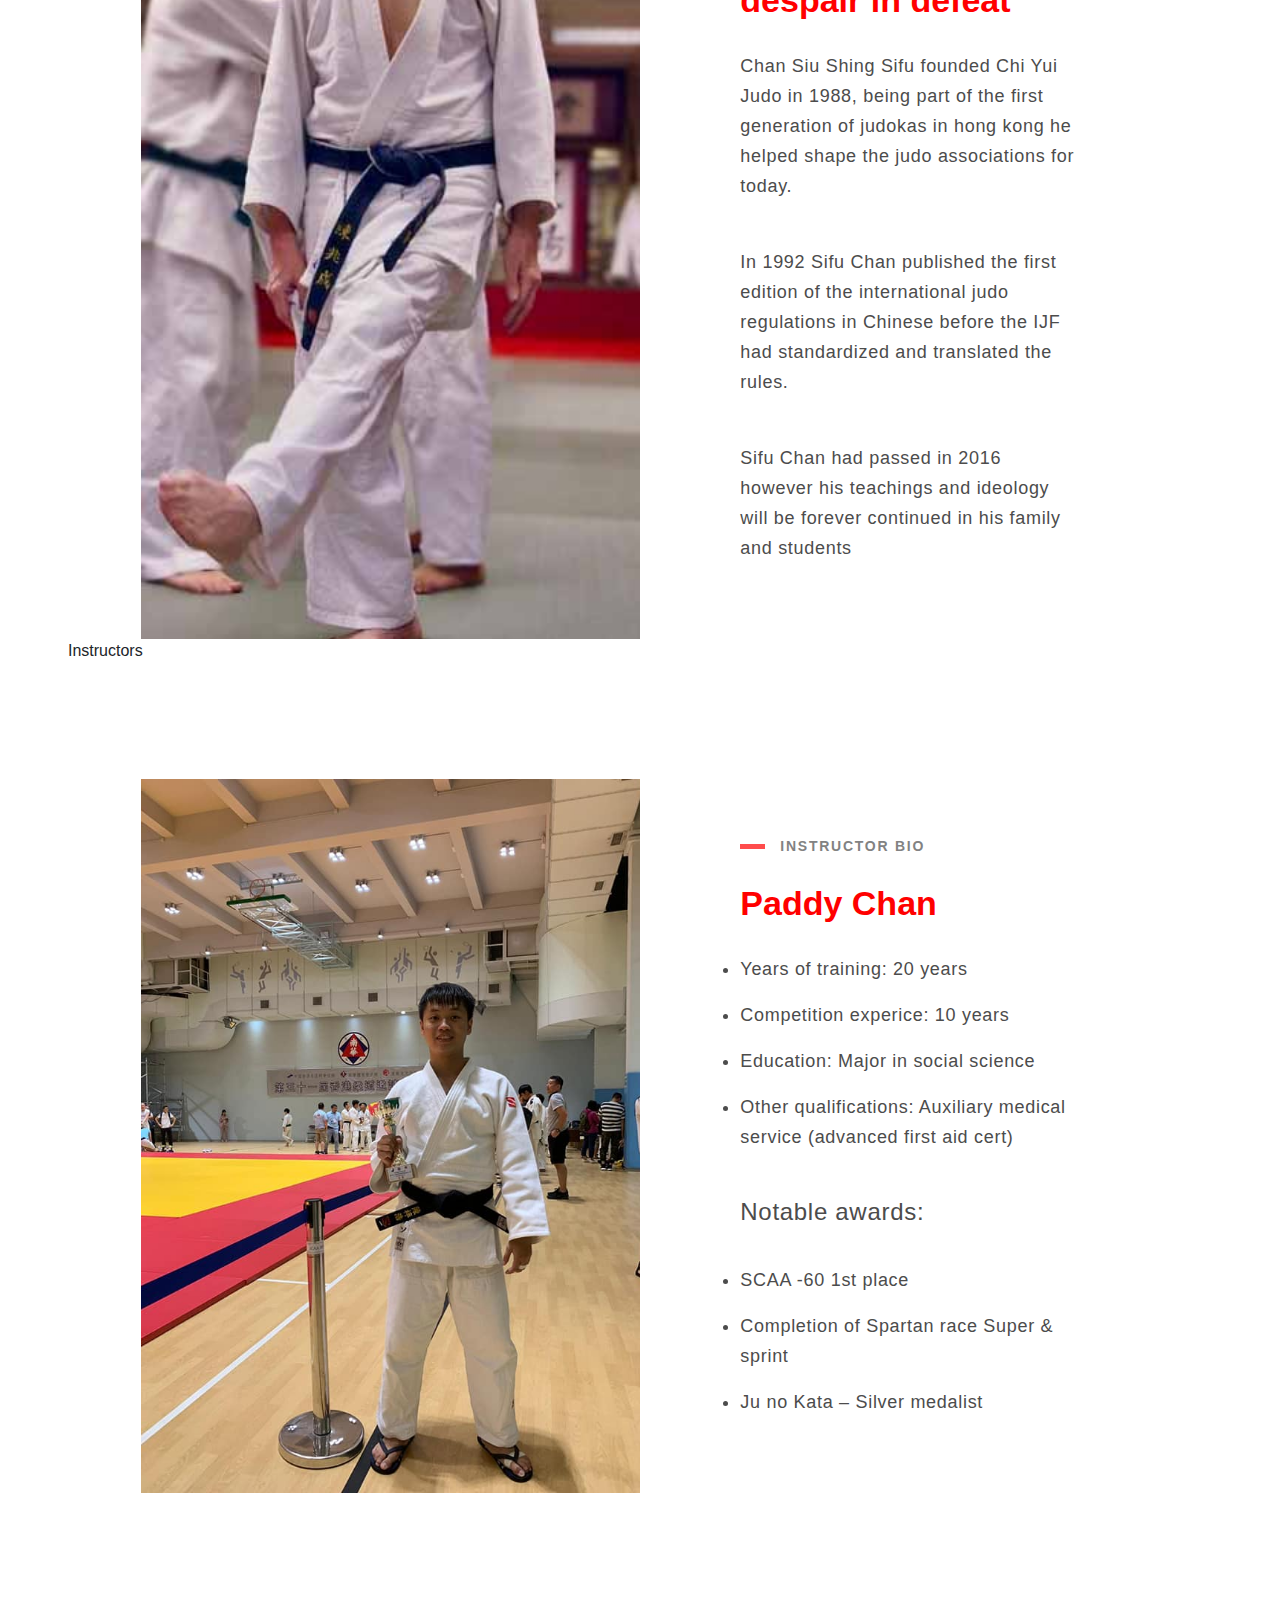
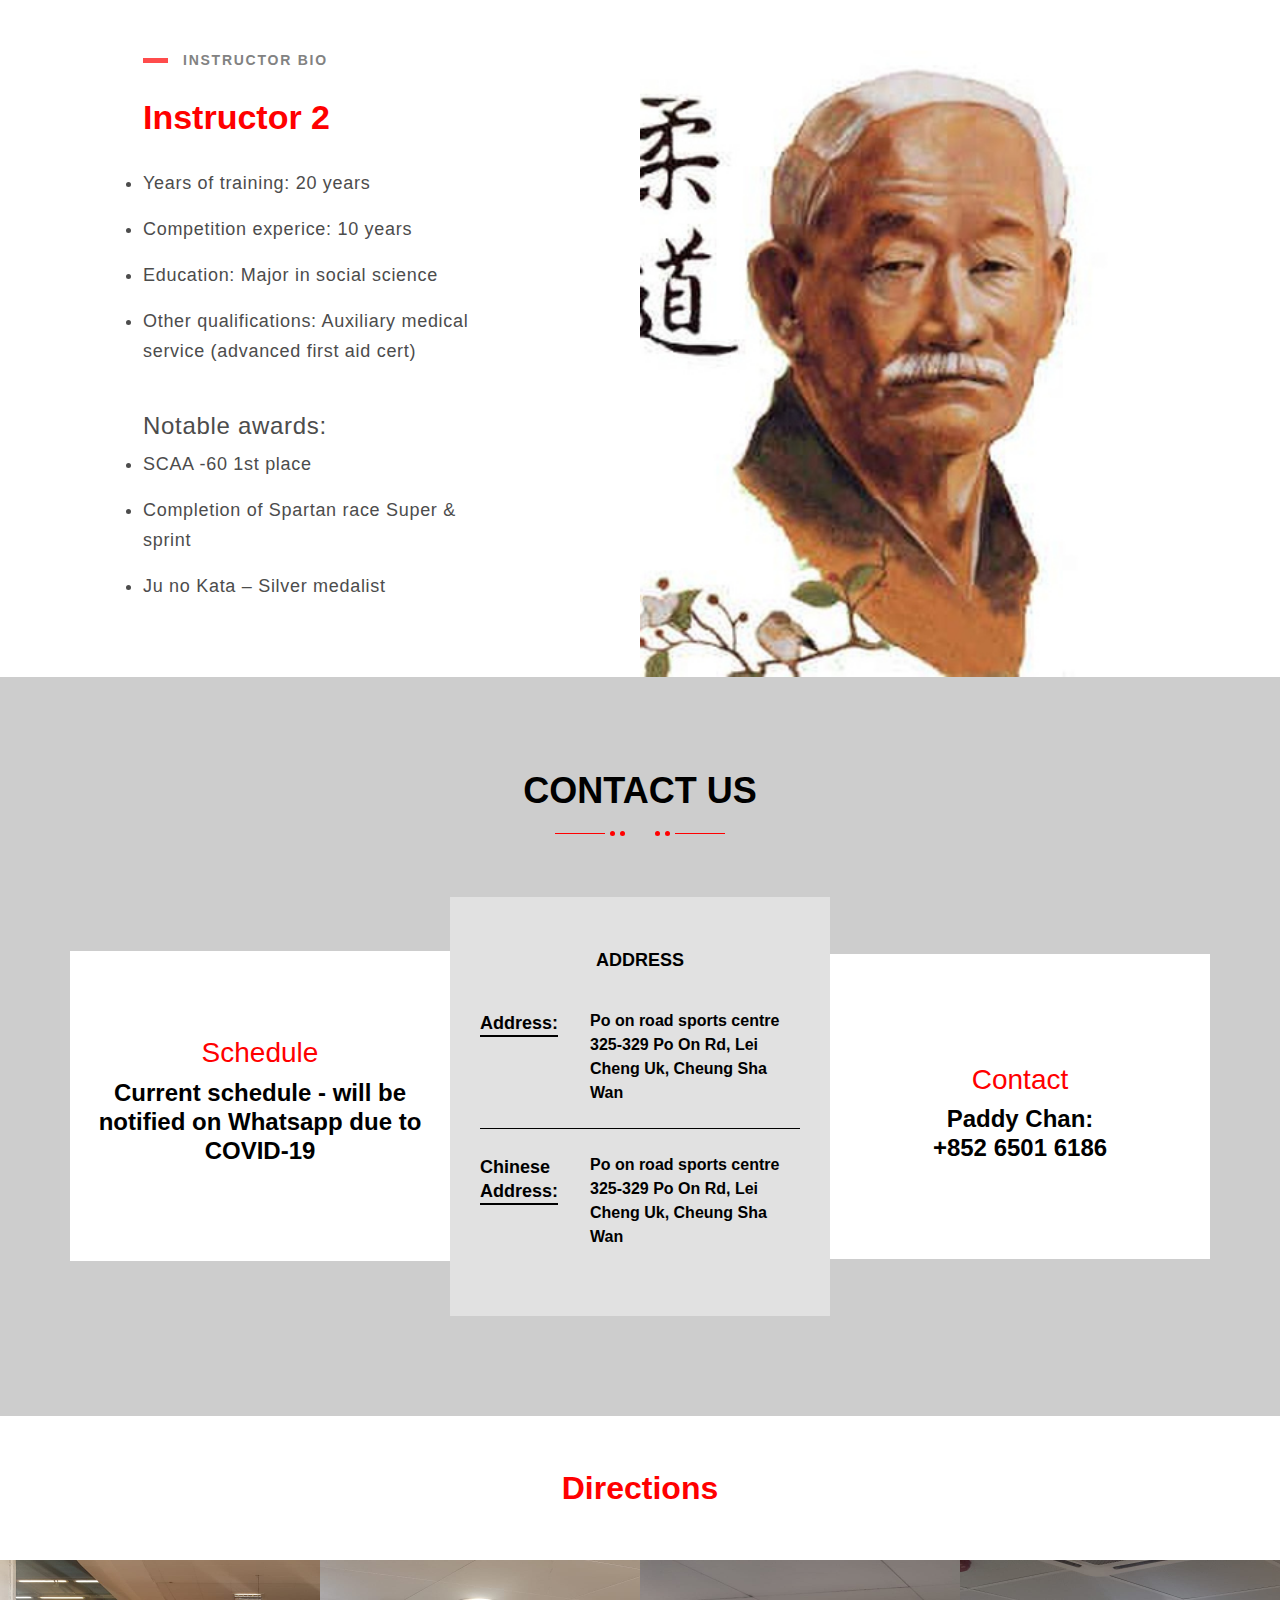
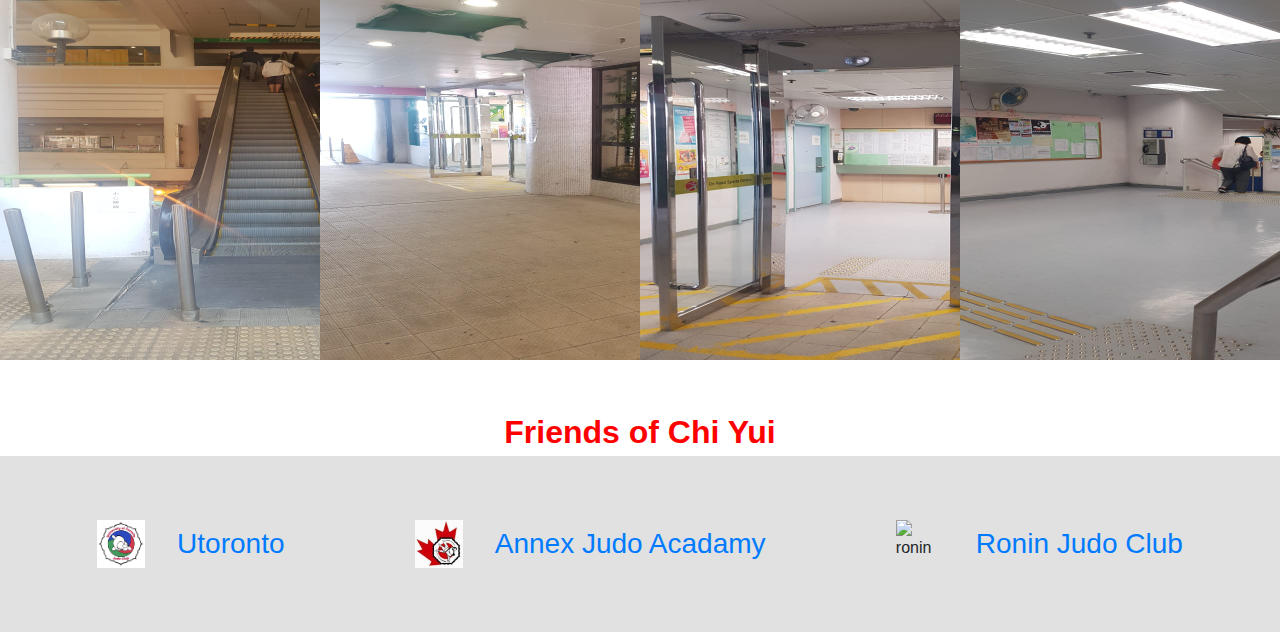
==== commit 21f0335e: "added some css" ====
--- a/index.html
+++ b/index.html
@@ -125,6 +125,11 @@
           </div>
         </div>
       </div>
+      <div id="instructor-banner">
+        <p class="instructor-banner-text">
+          Instructors
+        </p>
+      </div>
 
       <div class="inner-content" id="paddy">
         <div class="inner-content-text content__TextRight">
@@ -286,24 +291,23 @@
           <div class="icon"><img src="./assets/images/uoft logo.png" alt="uoft">
           </div>
           <div class="detail">
-            <h3>Utoronto</h3>
-            <p>https://judo.sa.utoronto.ca/</p>
+            <a href="https://judo.sa.utoronto.ca/"><h3>Utoronto</h3></a>
           </div>
         </div>
         <div class="column">
           <div class="icon"><img src="./assets/images/annex_logo.jpeg" alt="annex">
           </div>
           <div class="detail">
-            <h3>Annex Judo Acadamy</h3>
-            <p>https://annexjudoacademy.com/</p>
+            <a href="https://annexjudoacademy.com/">
+              <h3>Annex Judo Acadamy</h3>
+            </a>
           </div>
         </div>
         <div class="column">
           <div class="icon"><img src="#" alt="ronin">
           </div>
           <div class="detail">
-            <h3>Ronin Judo Club</h3>
-            <p>https://www.facebook.com/groups</p>
+            <h3><a href="https://www.facebook.com/groups">Ronin Judo Club</a></h3>
           </div>
         </div>
       </section>
--- a/style.css
+++ b/style.css
@@ -7,8 +7,10 @@
   box-sizing:border-box;
   font-family: 'Roboto', sans-serif;
 }
+
+
 a{
-  text-decoration:none;
+  text-decoration:none !important;
 }
 
 
@@ -288,7 +290,8 @@
 
 .banner {
   /*background-color: #F0F8FF;*/
-  background-image: url("./assets/images/Banner.jpg");
+  margin-top: 100px;
+  background-image: linear-gradient(180deg, rgba(0, 0, 0, 0) 15%, rgba(0, 0, 0, 0.8) 100%), url("./assets/images/Banner.jpg");
   background-size: cover;
   background-position: center;
   padding: 140px 0 100px;
@@ -421,8 +424,12 @@
 
 }
 
+.instructor-banner-text{
+
+}
+
+
 @media screen and (min-width: 820px) {
-
 
   .content {
     padding: 0 68px 0 68px;
@@ -545,30 +552,30 @@
 }
 
 /* default screen, non-retina */
-.hero #cafe { background-image: url("./assets/images/uchimata.jpg"); }
+.hero #cafe { background-image: url("./assets/images/all seiza.jpg"); }
 
 @media only screen and (max-width: 320px) {
     /* Small screen, non-retina */
-    .hero #cafe { background-image: url("./assets/images/uchimata.jpg"); }
+    .hero #cafe { background-image: url("./assets/images/all seiza.jpg"); }
 }
 @media
 only screen and (min-resolution: 2dppx) and (max-width: 320px) {
     /* Small screen, retina */
-    .hero #cafe { background-image: url("./assets/images/uchimata.jpg"); }
+    .hero #cafe { background-image: url("./assets/images/all seiza.jpg"); }
 }
 @media only screen and (min-width: 321px) and (max-width: 538px) {
     /* Medium screen, non-retina */
-    .hero #cafe { background-image: url("./assets/images/uchimata.jpg"); }
+    .hero #cafe { background-image: url("./assets/images/all seiza.jpg"); }
 }
 @media
 only screen and (min-resolution: 2dppx) and (min-width: 321px) and (max-width: 538px) {
     /* Medium screen, retina */
-    .hero #cafe { background-image: url("./assets/images/uchimata.jpg"); }
+    .hero #cafe { background-image: url("./assets/images/all seiza.jpg"); }
 }
 @media
 only screen and (min-resolution: 2dppx) and (min-width: 539px) {
     /* Large screen, retina */
-    .hero #cafe { background-image: url("./assets/images/uchimata.jpg"); }
+    .hero #cafe { background-image: url("./assets/images/all seiza.jpg"); }
 }
 
 .divider {
@@ -610,12 +617,6 @@
 
 
 /*friends section*/
-
-
-
-
-
-
 #friends-chi {
     width: 100%;
     position: relative;
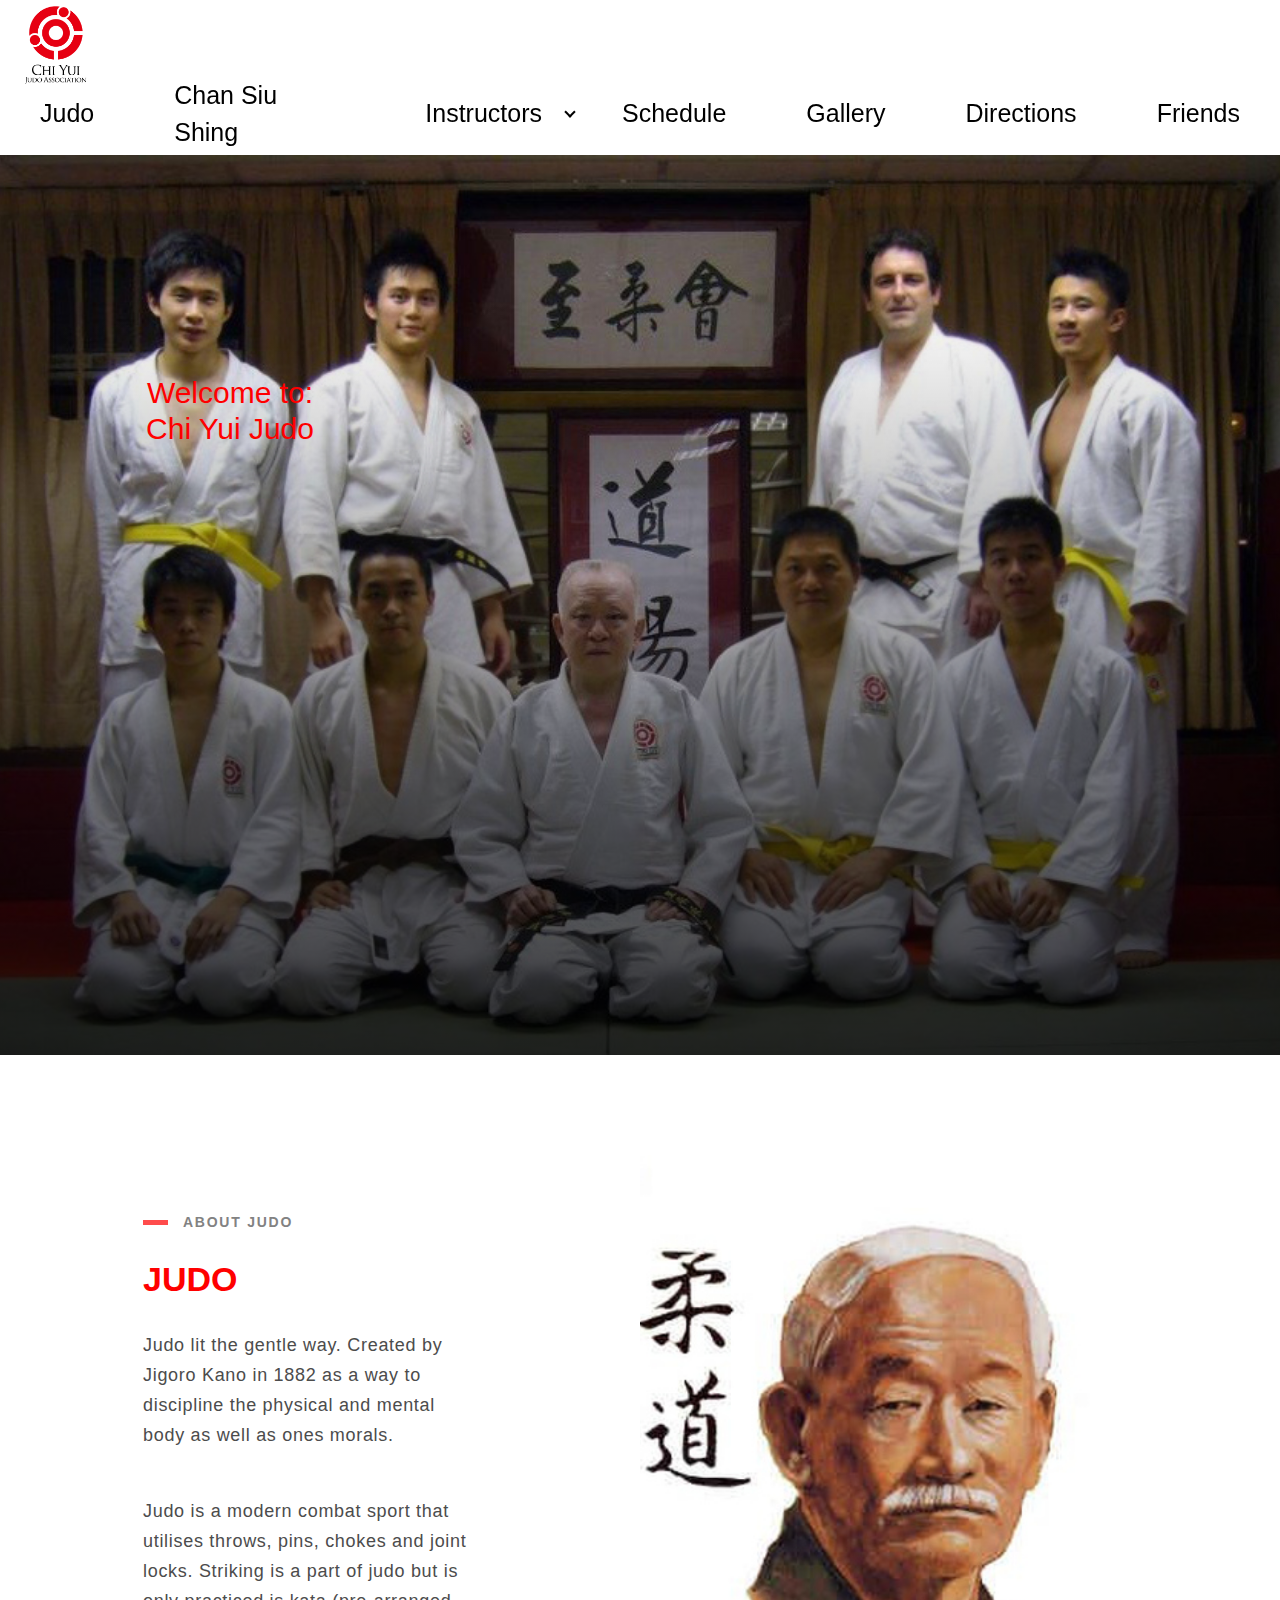
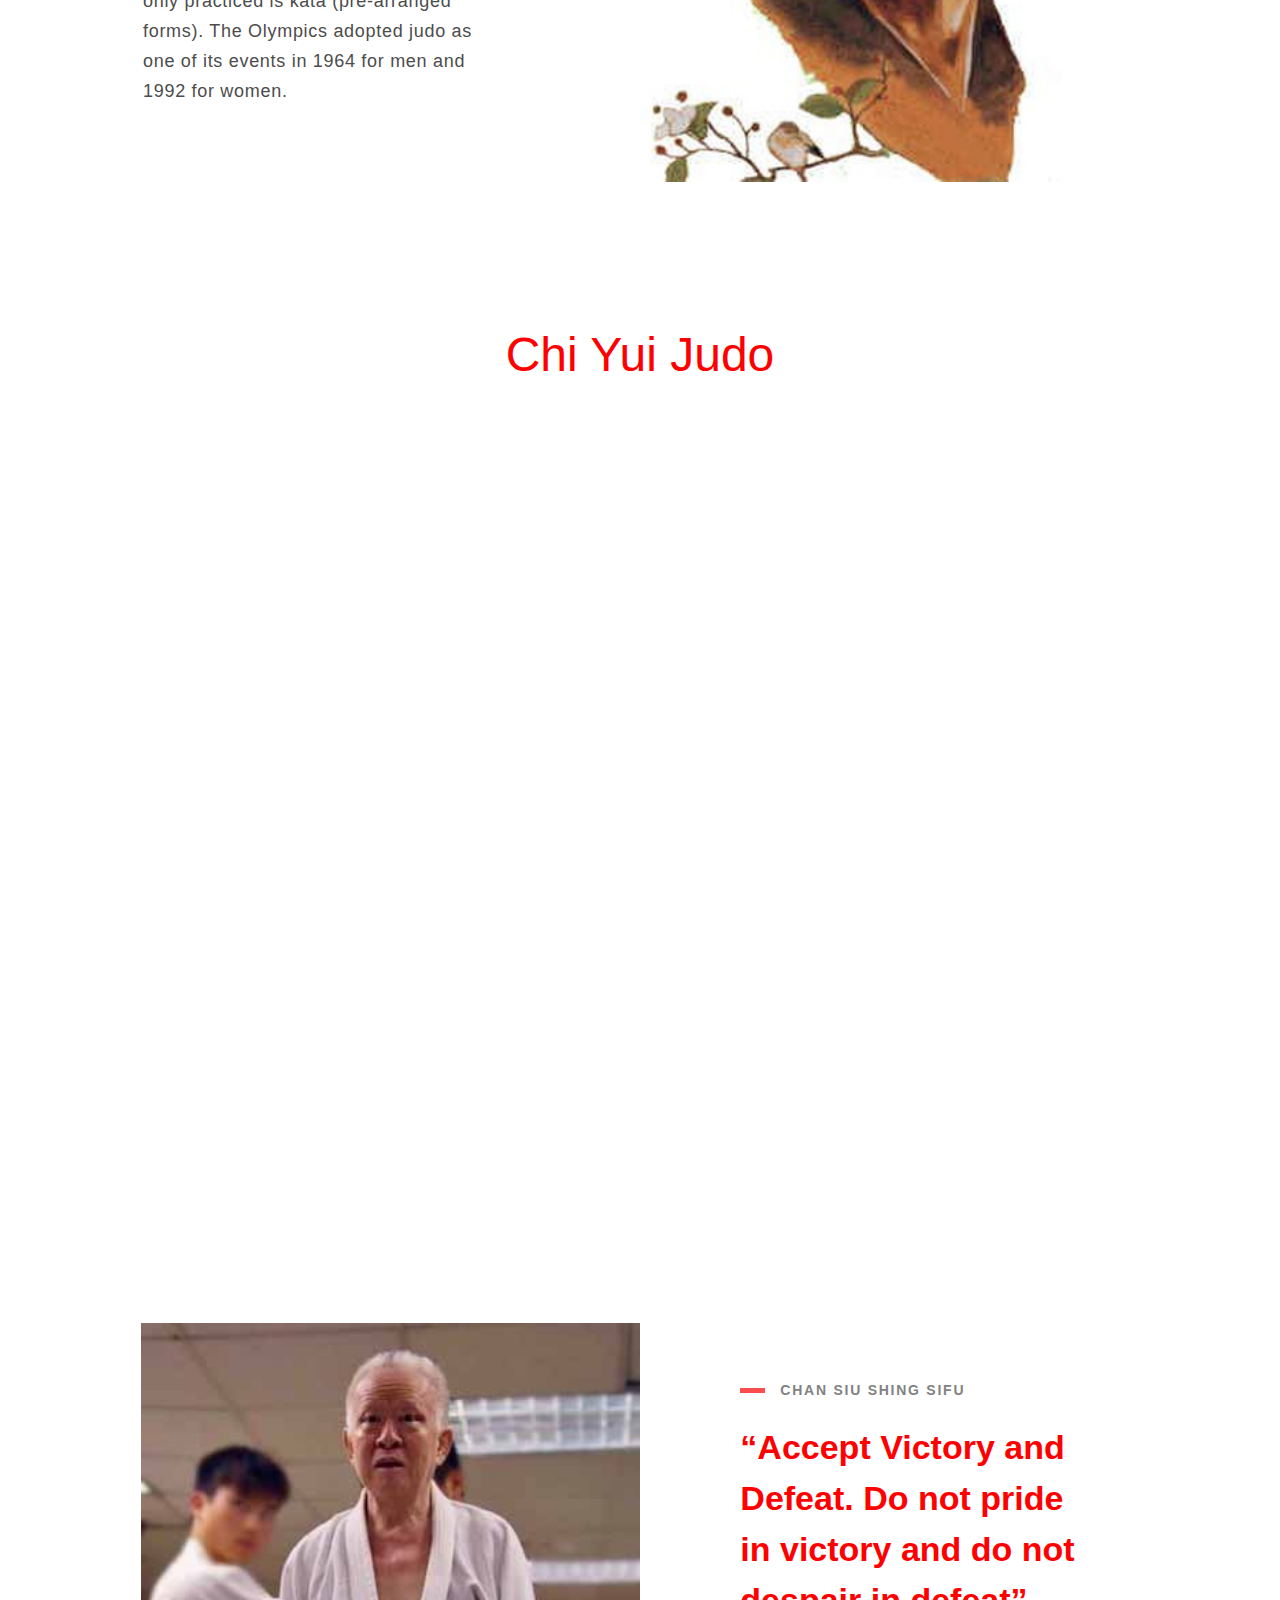
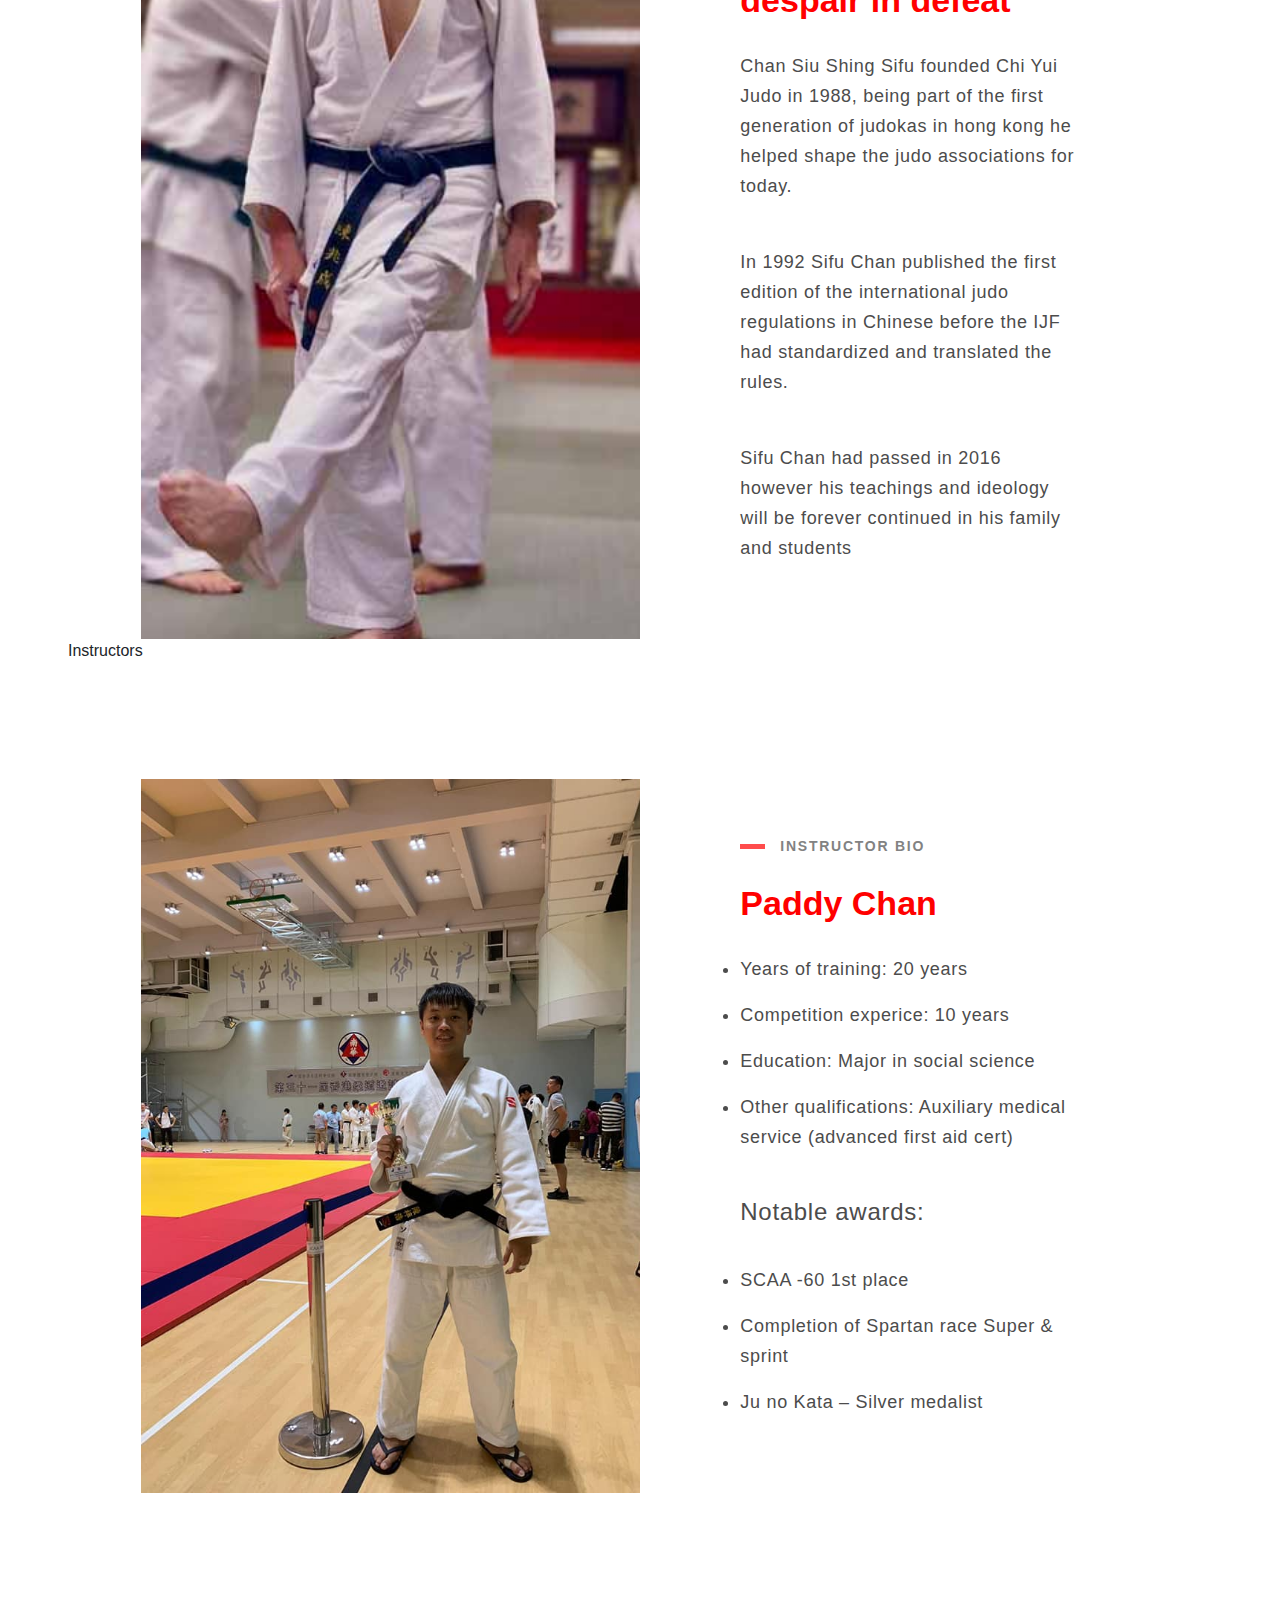
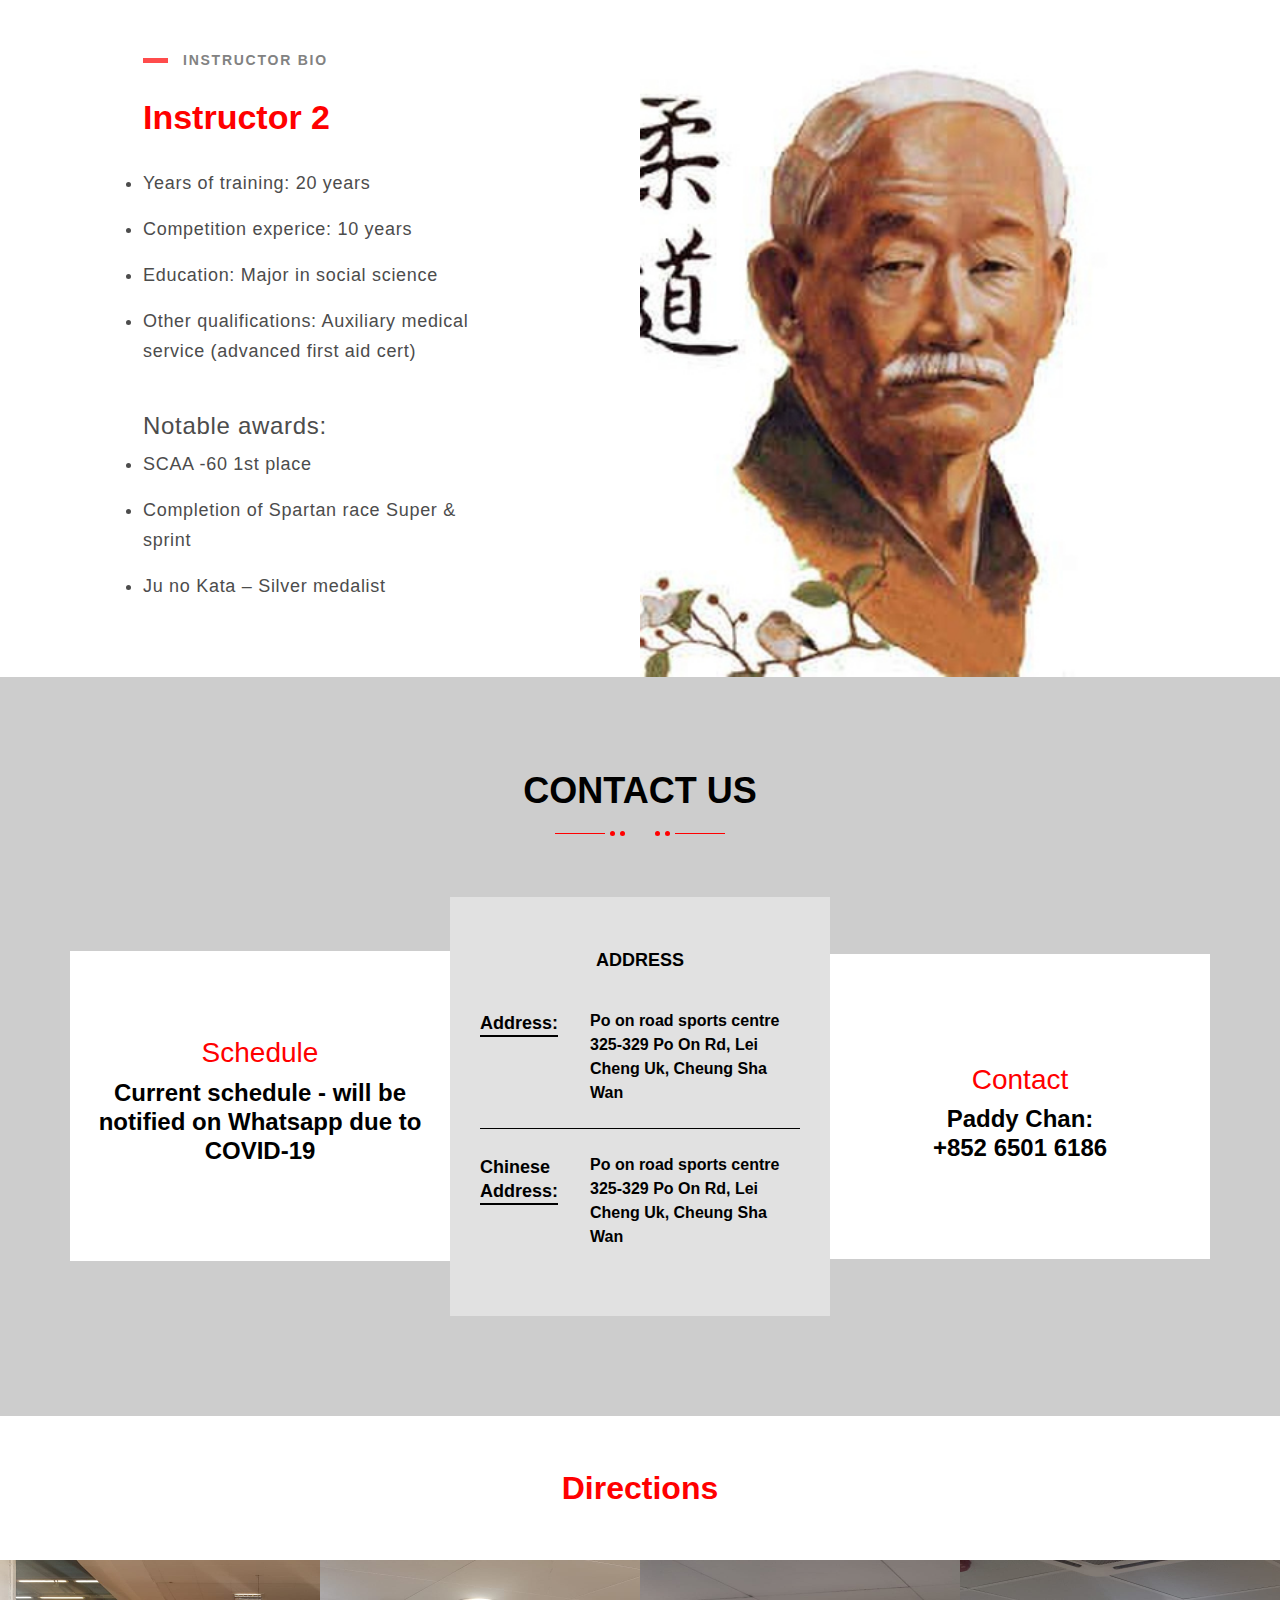
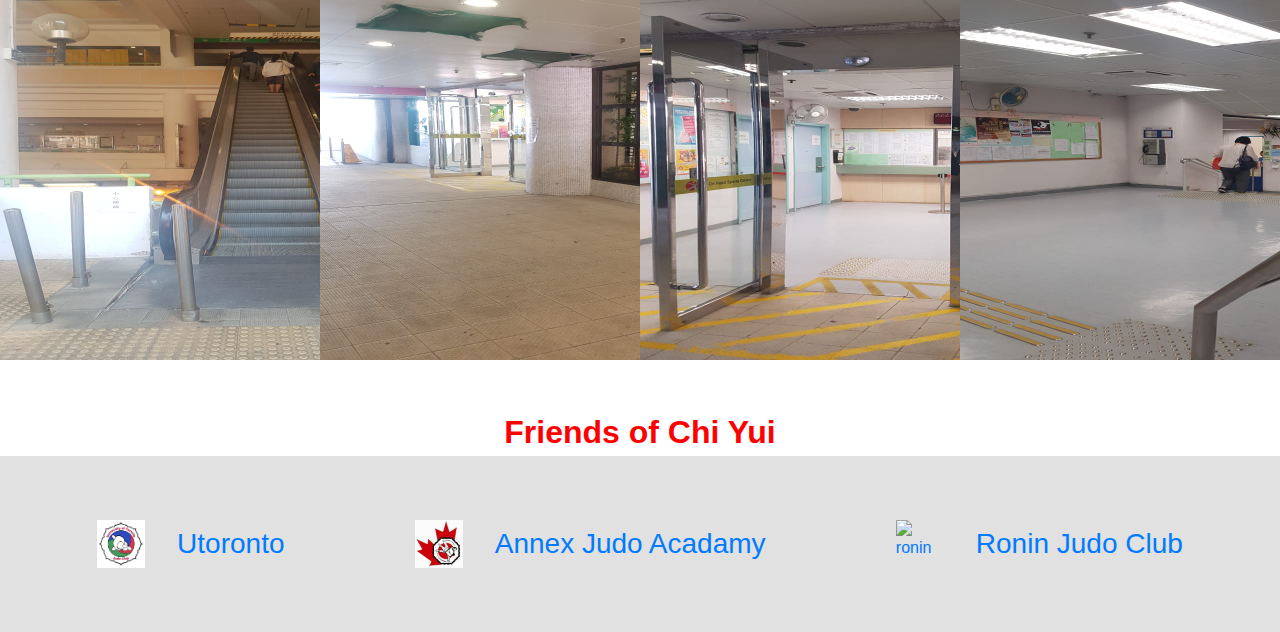
==== commit 193e9023: "more css WIP" ====
--- a/index.html
+++ b/index.html
@@ -14,204 +14,192 @@
   <link rel="stylesheet" href="https://stackpath.bootstrapcdn.com/bootstrap/4.5.2/css/bootstrap.min.css">
 </head>
 <body>
-      <div class="navbardrop">
-        <div class="nav-brand">
-          <img src="./assets/images/ChiYuiLogo.png" alt="">
-        </div>
-
-        <div class="nav-collapse">
-          <nav role="navigation">
-            <ul class="nav-list" id="collapse" >
-              <li class="nav-list__item"><a class='nav-link' href="#about-judo">Judo</a></li>
-              <li class="nav-list__item"><a class='nav-link' href="#chan-siu-shing">Chan Siu Shing</a></li>
-              <li class="nav-list__item submenu--trigger"><a class='nav-link' href="#" >Instructors<i class="caret-down-icon" ></i></a>
-                <ul class="submenu">
-                  <li class="nav-list__item" ><a class='nav-link' href="#paddy">Paddy Chan</a></li>
-                  <li class="nav-list__item third-submenu--trigger"><a class='nav-link' href="#instructor2">Instructor 2</a>
-                <!--     <ul class="third-submenu">
-                      <li class="nav-list__item"><a class='nav-link' href="www.google.com">Second level sub 1</a></li>
-                      <li class="nav-list__item"><a class='nav-link' href="www.google.com">Second level sub 2</a></li>
-                      <li class="nav-list__item"><a class='nav-link' href="www.google.com">Second level sub 3</a></li>
-                    </ul> -->
-                  </li>
-                  <!-- <li class="nav-list__item"><a class='nav-link' href="www.google.com">Sub 3</a></li> -->
-                </ul>
-              </li>
-              <li class="nav-list__item"><a class='nav-link' href="#schedule">Schedule</a></li>
-              <li class="nav-list__item"><a class='nav-link' href="gallery.html">Gallery</a></li>
-              <li class="nav-list__item"><a class='nav-link' href="#directions">Directions</a></li>
-              <li class="nav-list__item"><a class='nav-link' href="#friends-chi">Friends</a></li>
+  <div class="navbardrop">
+    <div class="nav-brand">
+      <img src="./assets/images/ChiYuiLogo.png" alt="">
+    </div>
+
+    <div class="nav-collapse">
+      <nav role="navigation">
+        <ul class="nav-list" id="collapse" >
+          <li class="nav-list__item"><a class='nav-link' href="#about-judo">Judo</a></li>
+          <li class="nav-list__item"><a class='nav-link' href="#chan-siu-shing">Chan Siu Shing</a></li>
+          <li class="nav-list__item submenu--trigger"><a class='nav-link' href="#" >Instructors<i class="caret-down-icon" ></i></a>
+            <ul class="submenu">
+              <li class="nav-list__item" ><a class='nav-link' href="#paddy">Paddy Chan</a></li>
+              <li class="nav-list__item third-submenu--trigger"><a class='nav-link' href="#instructor2">Instructor 2</a></li>
             </ul>
-          </nav>
-        </div>
-
-        <div class="nav-toggle">
-          <a class="btn--toggle nav-link" href="#" data-toggle="collapse" data-target="#collapse">
-            <i class="fas fa-bars fa-fw"></i>
-          </a>
-        </div>
-      </div>
-
-
-
-    <div class="banner">
-      <section id="Overview">
-      <!-- <div class="container-banner"> -->
-        <!-- <div class="row"> -->
-          <div class="col"style="text-align:center;width: 200px;height: auto;margin-left: 130px;padding-top: 20px; object-position: 50% 50%">
-            <h1>Welcome to: Chi Yui Judo</h1><br>
-          </div>
-        <!-- </div> -->
-      <!-- </div> -->
-         </section>
-    </div>
-
-
-    <section class="content">
-
-      <div class="inner-content" id="about-judo">
-        <div class="inner-content-text content__TextLeft">
-          <div id="about" class="inter-content-subtitle">
-            About Judo
-          </div>
-
-          <div class="inner-content-title">
-            JUDO
-          </div>
-
-          <div class="inner-content-para">
-            <p>Judo lit the gentle way. Created by Jigoro Kano in 1882 as a way to discipline the physical and mental body as well as ones morals.</p><br>
-            <p>Judo is a modern combat sport that utilises throws, pins, chokes and joint locks. Striking is a part of judo but is only practiced is kata (pre-arranged forms). The Olympics adopted judo as one of its events in 1964 for men and 1992 for women.</p>
-          </div>
-        </div>
-
-        <div class="inner-image-container container__ImageRight">
-          <div class="inner-content-image content__ImageRight">
-            <img class="section-images" src="./assets/images/kano.jpeg" style="object-position: 50% 50%;">
-          </div>
-        </div>
-      </div>
-
-      <div class="hero">
-        <span id="cafe" role="img">
-          <div class="divider">
-            <h1>Chi Yui Judo</h1>
-          </div>
-          <span class="inner">
-          </span>
+          </li>
+          <li class="nav-list__item"><a class='nav-link' href="#schedule">Schedule</a></li>
+          <li class="nav-list__item"><a class='nav-link' href="gallery.html">Gallery</a></li>
+          <li class="nav-list__item"><a class='nav-link' href="#directions">Directions</a></li>
+          <li class="nav-list__item"><a class='nav-link' href="#friends-chi">Friends</a></li>
+        </ul>
+      </nav>
+    </div>
+
+    <div class="nav-toggle">
+      <a class="btn--toggle nav-link" href="#" data-toggle="collapse" data-target="#collapse">
+        <i class="fas fa-bars fa-fw"></i>
+      </a>
+    </div>
+  </div>
+
+
+  <div class="banner">
+    <section id="Overview">
+      <div class="col" style="text-align:center; width: 200px;height: auto; margin-left: 130px; padding-top: 20px; object-position: 50% 50%">
+        <h1>Welcome to: Chi Yui Judo</h1><br>
+      </div>
+    </section>
+  </div>
+
+
+  <section class="content">
+
+    <div class="inner-content" id="about-judo">
+      <div class="inner-content-text content__TextLeft">
+        <div id="about" class="inter-content-subtitle">
+          About Judo
+        </div>
+
+        <div class="inner-content-title">
+          JUDO
+        </div>
+
+        <div class="inner-content-para">
+          <p>Judo lit the gentle way. Created by Jigoro Kano in 1882 as a way to discipline the physical and mental body as well as ones morals.</p><br>
+          <p>Judo is a modern combat sport that utilises throws, pins, chokes and joint locks. Striking is a part of judo but is only practiced is kata (pre-arranged forms). The Olympics adopted judo as one of its events in 1964 for men and 1992 for women.</p>
+        </div>
+      </div>
+
+      <div class="inner-image-container container__ImageRight">
+        <div class="inner-content-image content__ImageRight">
+          <img class="section-images" src="./assets/images/kano.jpeg" style="object-position: 50% 50%;">
+        </div>
+      </div>
+    </div>
+
+    <div class="seiza">
+      <span id="cafe" role="img">
+        <div class="divider">
+          <h1>Chi Yui Judo</h1>
+        </div>
+        <span class="inner">
         </span>
-      </div>
-
-
-      <div class="inner-content" id="chan-siu-shing">
-        <div class="inner-content-text content__TextRight">
-          <div id="features" class="inter-content-subtitle">
-            Chan Siu Shing Sifu
-          </div>
-
-          <div class="inner-content-title">
-            “Accept Victory and Defeat. Do not pride in victory and do not despair in defeat”
-          </div>
-
-          <div class="inner-content-para">
-            <p>Chan Siu Shing Sifu founded Chi Yui Judo in 1988, being part of the first generation of judokas in hong kong he helped shape the judo associations for today.</p><br>
-            <p>In 1992 Sifu Chan published the first edition of the international judo regulations in Chinese before the IJF had standardized and translated the rules.</p><br>
-            <p>Sifu Chan had passed in 2016 however his teachings and ideology will be forever continued in his family and students</p>
-          </div>
-        </div>
-        <div class="inner-image-container container__ImageLeft">
-          <div class="inner-content-image content__ImageLeft">
-            <img class="section-images" src="./assets/images/Sifu blurr.jpg" style="object-position: top;">
-          </div>
-        </div>
-      </div>
-      <div id="instructor-banner">
-        <p class="instructor-banner-text">
-          Instructors
-        </p>
-      </div>
-
-      <div class="inner-content" id="paddy">
-        <div class="inner-content-text content__TextRight">
-          <div id="features" class="inter-content-subtitle">
-            Instructor Bio
-          </div>
-
-          <div class="inner-content-title">
-            Paddy Chan
-          </div>
-
-          <div class="inner-content-para">
-            <ul>
-              <li><p>Years of training: 20 years</p></li>
-              <li><p>Competition experice: 10 years</p></li>
-              <li><p>Education: Major in social science</p></li>
-              <li><p>Other qualifications: Auxiliary medical service (advanced first aid cert)</p></li>
-            </ul><br>
-            <h4>Notable awards:</h4>
-            <ul><br>
-              <li><p>SCAA -60 1st place</p></li>
-              <li><p>Completion of Spartan race Super & sprint</p></li>
-              <li><p>Ju no Kata – Silver medalist</p></li>
-            </ul>
-          </div>
-        </div>
-        <div class="inner-image-container container__ImageLeft">
-          <div class="inner-content-image content__ImageLeft">
-            <img class="section-images" src="./assets/images/paddy.jpg" style="object-position: 50% 50%;">
-          </div>
-        </div>
-      </div>
-
-      <div class="inner-content" id="instructor2">
-        <div class="inner-content-text content__TextLeft">
-          <div id="about" class="inter-content-subtitle">
-            Instructor Bio
-          </div>
-
-          <div class="inner-content-title">
-            Instructor 2
-          </div>
-
-          <div class="inner-content-para">
-            <ul>
-              <li><p>Years of training: 20 years</p></li>
-              <li><p>Competition experice: 10 years</p></li>
-              <li><p>Education: Major in social science</p></li>
-              <li><p>Other qualifications: Auxiliary medical service (advanced first aid cert)</p></li>
-            </ul><br>
-            <h4>Notable awards:</h4>
-            <ul>
-              <li><p>SCAA -60 1st place</p></li>
-              <li><p>Completion of Spartan race Super & sprint</p></li>
-              <li><p>Ju no Kata – Silver medalist</p></li>
-            </ul>
-          </div>
-        </div>
-
-        <div class="inner-image-container container__ImageRight">
-          <div class="inner-content-image content__ImageRight">
-            <img class="section-images" src="./assets/images/kano.jpeg" style="object-position: 50% 50%;">
-          </div>
-        </div>
-      </div>
-
-
-
-    </section>
-
-    <section class="contact-address-area" id="schedule">
-      <div class="container">
-        <div class="sec-title-style1 text-center max-width">
-          <div class="title">Contact Us</div>
-          <div class="text"><div class="decor-left"><span></span></div><p></p><div class="decor-right"><span></span></div></div>
-        </div>
-        <div class="contact-address-box row">
+      </span>
+    </div>
+
+
+    <div class="inner-content" id="chan-siu-shing">
+      <div class="inner-content-text content__TextRight">
+        <div id="features" class="inter-content-subtitle">
+          Chan Siu Shing Sifu
+        </div>
+
+        <div class="inner-content-title">
+          “Accept Victory and Defeat. Do not pride in victory and do not despair in defeat”
+        </div>
+
+        <div class="inner-content-para">
+          <p>Chan Siu Shing Sifu founded Chi Yui Judo in 1988, being part of the first generation of judokas in hong kong he helped shape the judo associations for today.</p><br>
+          <p>In 1992 Sifu Chan published the first edition of the international judo regulations in Chinese before the IJF had standardized and translated the rules.</p><br>
+          <p>Sifu Chan had passed in 2016 however his teachings and ideology will be forever continued in his family and students</p>
+        </div>
+      </div>
+      <div class="inner-image-container container__ImageLeft">
+        <div class="inner-content-image content__ImageLeft">
+          <img class="section-images" src="./assets/images/Sifu blurr.jpg" style="object-position: top;">
+        </div>
+      </div>
+    </div>
+    <div id="instructor-banner">
+      <p class="instructor-banner-text">
+        Instructors
+      </p>
+    </div>
+
+    <div class="inner-content" id="paddy">
+      <div class="inner-content-text content__TextRight">
+        <div id="features" class="inter-content-subtitle">
+          Instructor Bio
+        </div>
+
+        <div class="inner-content-title">
+          Paddy Chan
+        </div>
+
+        <div class="inner-content-para">
+          <ul>
+            <li><p>Years of training: 20 years</p></li>
+            <li><p>Competition experice: 10 years</p></li>
+            <li><p>Education: Major in social science</p></li>
+            <li><p>Other qualifications: Auxiliary medical service (advanced first aid cert)</p></li>
+          </ul><br>
+          <h4>Notable awards:</h4>
+          <ul><br>
+            <li><p>SCAA -60 1st place</p></li>
+            <li><p>Completion of Spartan race Super & sprint</p></li>
+            <li><p>Ju no Kata – Silver medalist</p></li>
+          </ul>
+        </div>
+      </div>
+      <div class="inner-image-container container__ImageLeft">
+        <div class="inner-content-image content__ImageLeft">
+          <img class="section-images" src="./assets/images/paddy.jpg" style="object-position: 50% 50%;">
+        </div>
+      </div>
+    </div>
+
+    <div class="inner-content" id="instructor2">
+      <div class="inner-content-text content__TextLeft">
+        <div id="about" class="inter-content-subtitle">
+          Instructor Bio
+        </div>
+
+        <div class="inner-content-title">
+          Instructor 2
+        </div>
+
+        <div class="inner-content-para">
+          <ul>
+            <li><p>Years of training: 20 years</p></li>
+            <li><p>Competition experice: 10 years</p></li>
+            <li><p>Education: Major in social science</p></li>
+            <li><p>Other qualifications: Auxiliary medical service (advanced first aid cert)</p></li>
+          </ul><br>
+          <h4>Notable awards:</h4>
+          <ul>
+            <li><p>SCAA -60 1st place</p></li>
+            <li><p>Completion of Spartan race Super & sprint</p></li>
+            <li><p>Ju no Kata – Silver medalist</p></li>
+          </ul>
+        </div>
+      </div>
+
+      <div class="inner-image-container container__ImageRight">
+        <div class="inner-content-image content__ImageRight">
+          <img class="section-images" src="./assets/images/kano.jpeg" style="object-position: 50% 50%;">
+        </div>
+      </div>
+    </div>
+
+
+
+  </section>
+
+  <section class="contact-address-area" id="schedule">
+    <div class="container">
+      <div class="sec-title-style1 text-center max-width">
+        <div class="title">Contact Us</div>
+        <div class="text"><div class="decor-left"><span></span></div><p></p><div class="decor-right"><span></span></div></div>
+      </div>
+      <div class="contact-address-box row">
         <!--Start Single Contact Address Box-->
-          <div class="col-sm-4 single-contact-address-box text-center">
-            <h3>Schedule</h3>
-            <h2>Current schedule - will be notified on Whatsapp due to COVID-19</h2>
-          </div>
+        <div class="col-sm-4 single-contact-address-box text-center">
+          <h3>Schedule</h3>
+          <h2>Current schedule - will be notified on Whatsapp due to COVID-19</h2>
+        </div>
         <!--End Single Contact Address Box-->
         <!--Start Single Contact Address Box-->
         <div class="col-sm-4 single-contact-address-box main-branch">
@@ -227,12 +215,12 @@
                 </div>
               </li>
               <li>
-              <div class="title">
-                <h4>Chinese<br> Address:</h4>
-              </div>
-              <div class="text">
-                <p>Po on road sports centre 325-329 Po On Rd, Lei Cheng Uk, Cheung Sha Wan</p>
-              </div>
+                <div class="title">
+                  <h4>Chinese<br> Address:</h4>
+                </div>
+                <div class="text">
+                  <p>Po on road sports centre 325-329 Po On Rd, Lei Cheng Uk, Cheung Sha Wan</p>
+                </div>
               </li>
             </ul>
           </div>
@@ -248,69 +236,78 @@
           <h3>Contact</h3>
           <h2>Paddy Chan: <br> +852 6501 6186</h2>
         </div>
-      <!--End Single Contact Address Box-->
+        <!--End Single Contact Address Box-->
       </div>
     </div>
   </section>
-<!--End Contact Address Area-->
-
-
-
-    <section id= "directions" style="margin-top: 3rem; margin-bottom: 3rem">
-      <div class="directions-title">
-        Directions
-      </div>
-      <div class="swiper-container" style="margin-top: 3rem">
-        <div class="swiper-wrapper">
-          <div class="swiper-slide">
-            <img src="./assets/images/direction_1.jpg" class="centered" alt="a direction image">
-          </div>
-          <div class="swiper-slide">
-            <img src="./assets/images/direction_2.jpg" class="centered" alt="a direction image">
-          </div>
-          <div class="swiper-slide">
-            <img src="./assets/images/direction_3.jpg" class="centered" alt="a direction image">
-          </div>
-          <div class="swiper-slide">
-            <img src="./assets/images/direction_4.jpg" class="centered" alt="a direction image">
-          </div>
-        </div>
-        <div class="swiper-pagination" style="background-color: : red"></div>
-        <div class="swiper-button-prev" style="color: red"></div>
-        <div class="swiper-button-next" style="color: red"></div>
-        <!-- <div class="swiper-scrollbar" style="background-color: red"></div> -->
+  <!--End Contact Address Area-->
+
+
+
+  <section id= "directions" style="margin-top: 3rem; margin-bottom: 3rem">
+    <div class="directions-title">
+      Directions
+    </div>
+    <div class="swiper-container" style="margin-top: 3rem">
+      <div class="swiper-wrapper">
+        <div class="swiper-slide">
+          <img src="./assets/images/direction_1.jpg" class="centered" alt="a direction image">
+        </div>
+        <div class="swiper-slide">
+          <img src="./assets/images/direction_2.jpg" class="centered" alt="a direction image">
+        </div>
+        <div class="swiper-slide">
+          <img src="./assets/images/direction_3.jpg" class="centered" alt="a direction image">
+        </div>
+        <div class="swiper-slide">
+          <img src="./assets/images/direction_4.jpg" class="centered" alt="a direction image">
+        </div>
+      </div>
+      <div class="swiper-pagination" style="background-color: : red"></div>
+      <div class="swiper-button-prev" style="color: red"></div>
+      <div class="swiper-button-next" style="color: red"></div>
+      <!-- <div class="swiper-scrollbar" style="background-color: red"></div> -->
+    </div>
+  </section>
+
+  <div id="friends-chi">
+    <div class="friends-title">
+      Friends of Chi Yui
+    </div>
+    <section class="friends_care">
+      <div class="column">
+        <div class="icon">
+          <a href="https://judo.sa.utoronto.ca/" target="_blank">
+            <img src="./assets/images/uoft logo.png" alt="uoft">
+          </a>
+        </div>
+        <div class="detail">
+          <a href="https://judo.sa.utoronto.ca/" target="_blank"><h3>Utoronto</h3></a>
+        </div>
+      </div>
+      <div class="column">
+        <div class="icon">
+          <a href="https://annexjudoacademy.com/" target="_blank">
+            <img src="./assets/images/annex_logo.jpeg" alt="annex">
+          </a>
+        </div>
+        <div class="detail">
+          <a href="https://annexjudoacademy.com/" target="_blank">
+            <h3>Annex Judo Acadamy</h3>
+          </a>
+        </div>
+      </div>
+      <div class="column">
+        <div class="icon">
+          <a href="https://www.facebook.com/groups" target="_blank">
+            <img src="#" alt="ronin">
+          </a>
+        </div>
+        <div class="detail">
+          <h3><a href="https://www.facebook.com/groups" target="_blank">Ronin Judo Club</a></h3>
+        </div>
       </div>
     </section>
-
-    <div id="friends-chi">
-      <div class="friends-title">
-          Friends of Chi Yui
-      </div>
-      <section class="friends_care">
-        <div class="column">
-          <div class="icon"><img src="./assets/images/uoft logo.png" alt="uoft">
-          </div>
-          <div class="detail">
-            <a href="https://judo.sa.utoronto.ca/"><h3>Utoronto</h3></a>
-          </div>
-        </div>
-        <div class="column">
-          <div class="icon"><img src="./assets/images/annex_logo.jpeg" alt="annex">
-          </div>
-          <div class="detail">
-            <a href="https://annexjudoacademy.com/">
-              <h3>Annex Judo Acadamy</h3>
-            </a>
-          </div>
-        </div>
-        <div class="column">
-          <div class="icon"><img src="#" alt="ronin">
-          </div>
-          <div class="detail">
-            <h3><a href="https://www.facebook.com/groups">Ronin Judo Club</a></h3>
-          </div>
-        </div>
-      </section>
 
   </div>
 
--- a/style.css
+++ b/style.css
@@ -299,8 +299,6 @@
   margin:0 auto;
   width: 100%;
   height: auto;
-  margin-top:0;
-
 }
 
 
@@ -533,7 +531,7 @@
   }
 }
 
-.hero #cafe {
+.seiza #cafe {
   width: 100%;
   display: inline-block;
   vertical-align: middle;
@@ -545,37 +543,37 @@
   background-repeat: no-repeat;
   margin-top: 30px;
 }
-.hero #cafe .inner {
+.seiza #cafe .inner {
   padding-top: 63.35%; /* height/width of image */
   display: block;
   height: 0;
 }
 
 /* default screen, non-retina */
-.hero #cafe { background-image: url("./assets/images/all seiza.jpg"); }
+.seiza #cafe { background-image: url("./assets/images/all seiza.jpg"); }
 
 @media only screen and (max-width: 320px) {
     /* Small screen, non-retina */
-    .hero #cafe { background-image: url("./assets/images/all seiza.jpg"); }
+    .seiza #cafe { background-image: url("./assets/images/all seiza.jpg"); }
 }
 @media
 only screen and (min-resolution: 2dppx) and (max-width: 320px) {
     /* Small screen, retina */
-    .hero #cafe { background-image: url("./assets/images/all seiza.jpg"); }
+    .seiza #cafe { background-image: url("./assets/images/all seiza.jpg"); }
 }
 @media only screen and (min-width: 321px) and (max-width: 538px) {
     /* Medium screen, non-retina */
-    .hero #cafe { background-image: url("./assets/images/all seiza.jpg"); }
+    .seiza #cafe { background-image: url("./assets/images/all seiza.jpg"); }
 }
 @media
 only screen and (min-resolution: 2dppx) and (min-width: 321px) and (max-width: 538px) {
     /* Medium screen, retina */
-    .hero #cafe { background-image: url("./assets/images/all seiza.jpg"); }
+    .seiza #cafe { background-image: url("./assets/images/all seiza.jpg"); }
 }
 @media
 only screen and (min-resolution: 2dppx) and (min-width: 539px) {
     /* Large screen, retina */
-    .hero #cafe { background-image: url("./assets/images/all seiza.jpg"); }
+    .seiza #cafe { background-image: url("./assets/images/all seiza.jpg"); }
 }
 
 .divider {
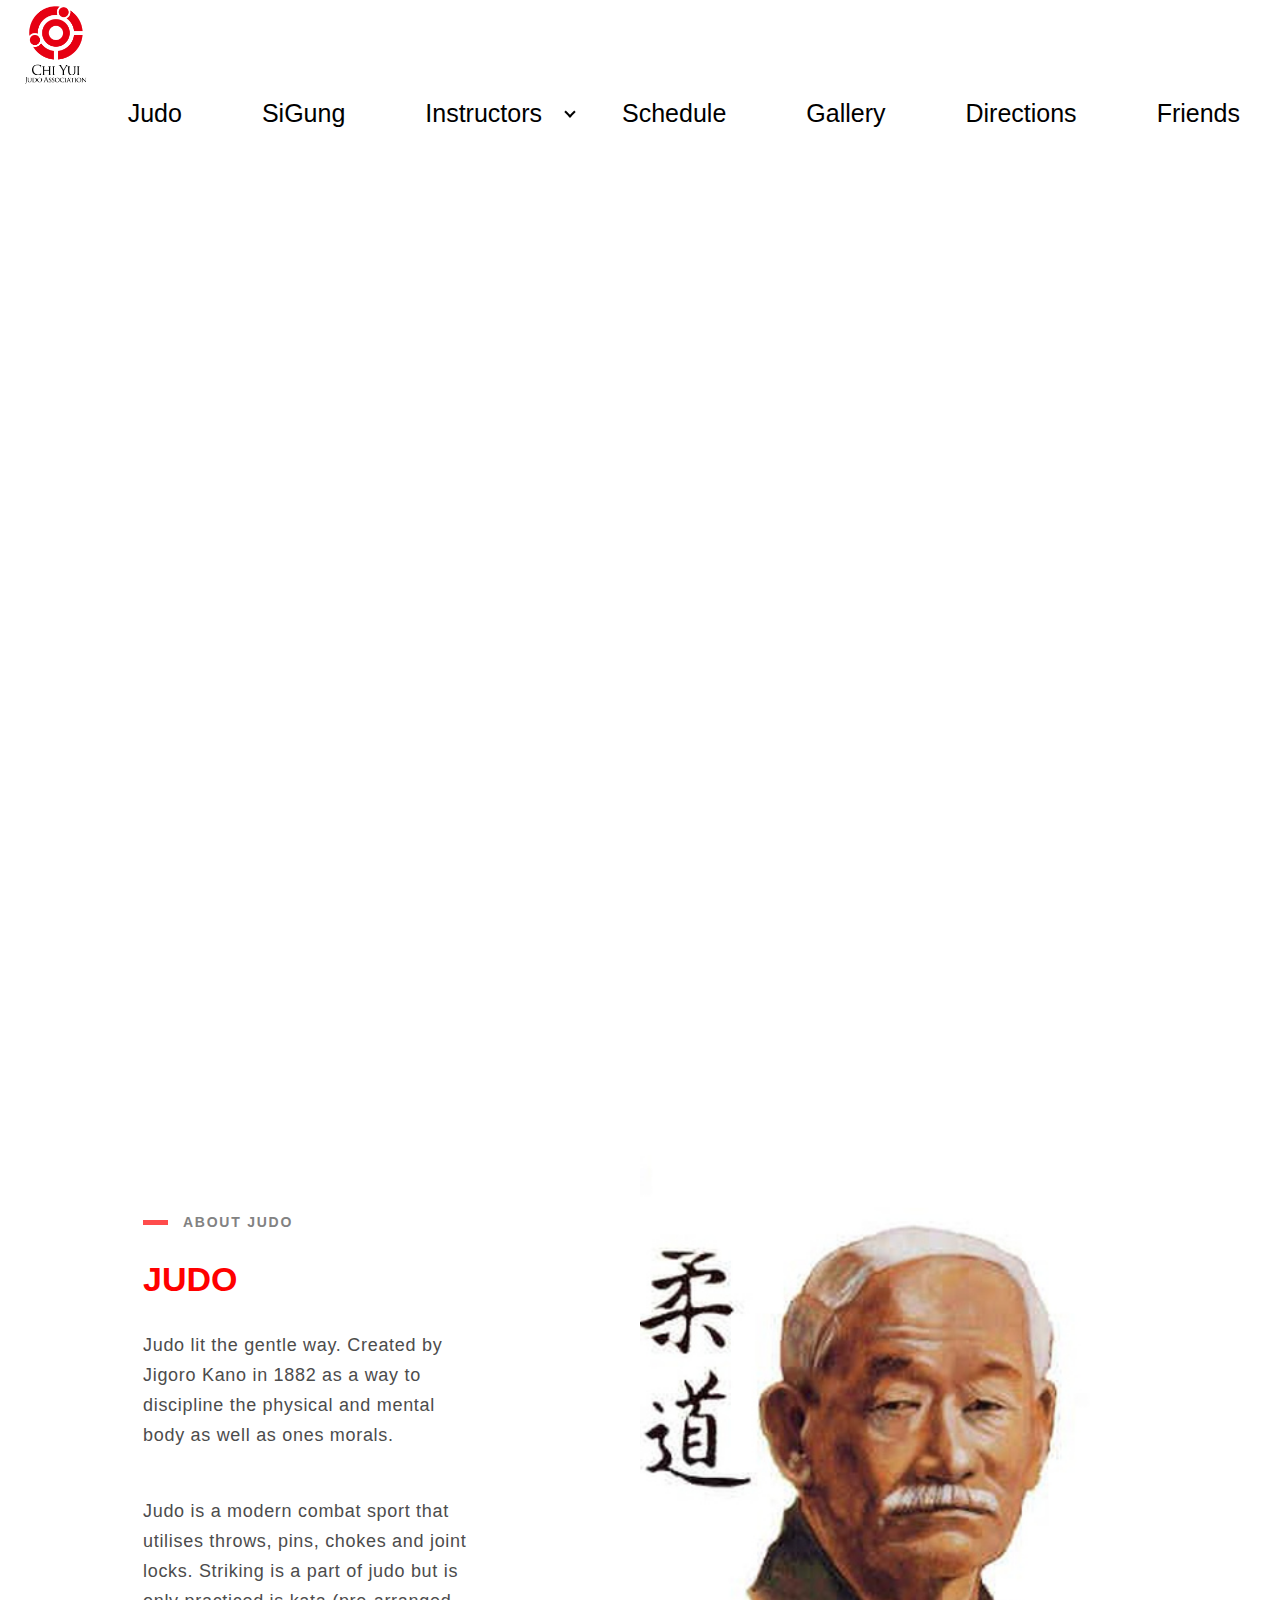
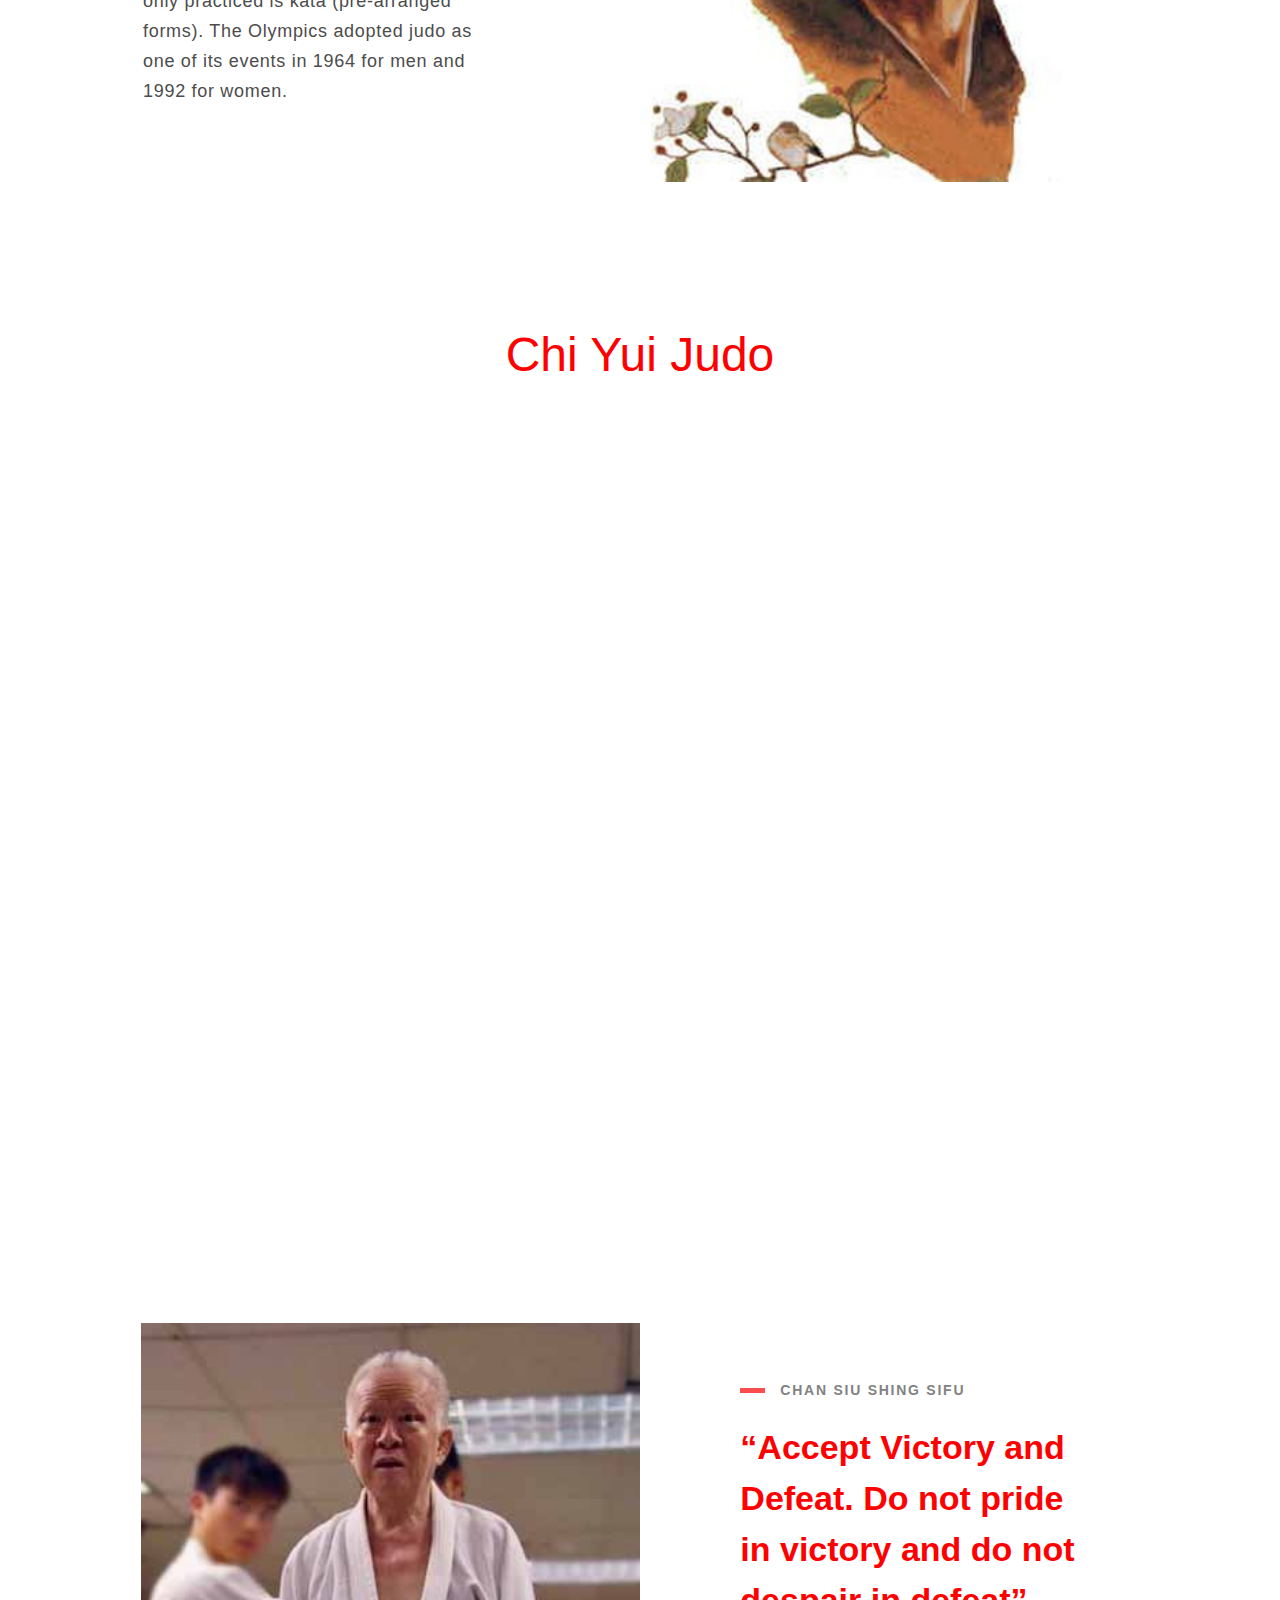
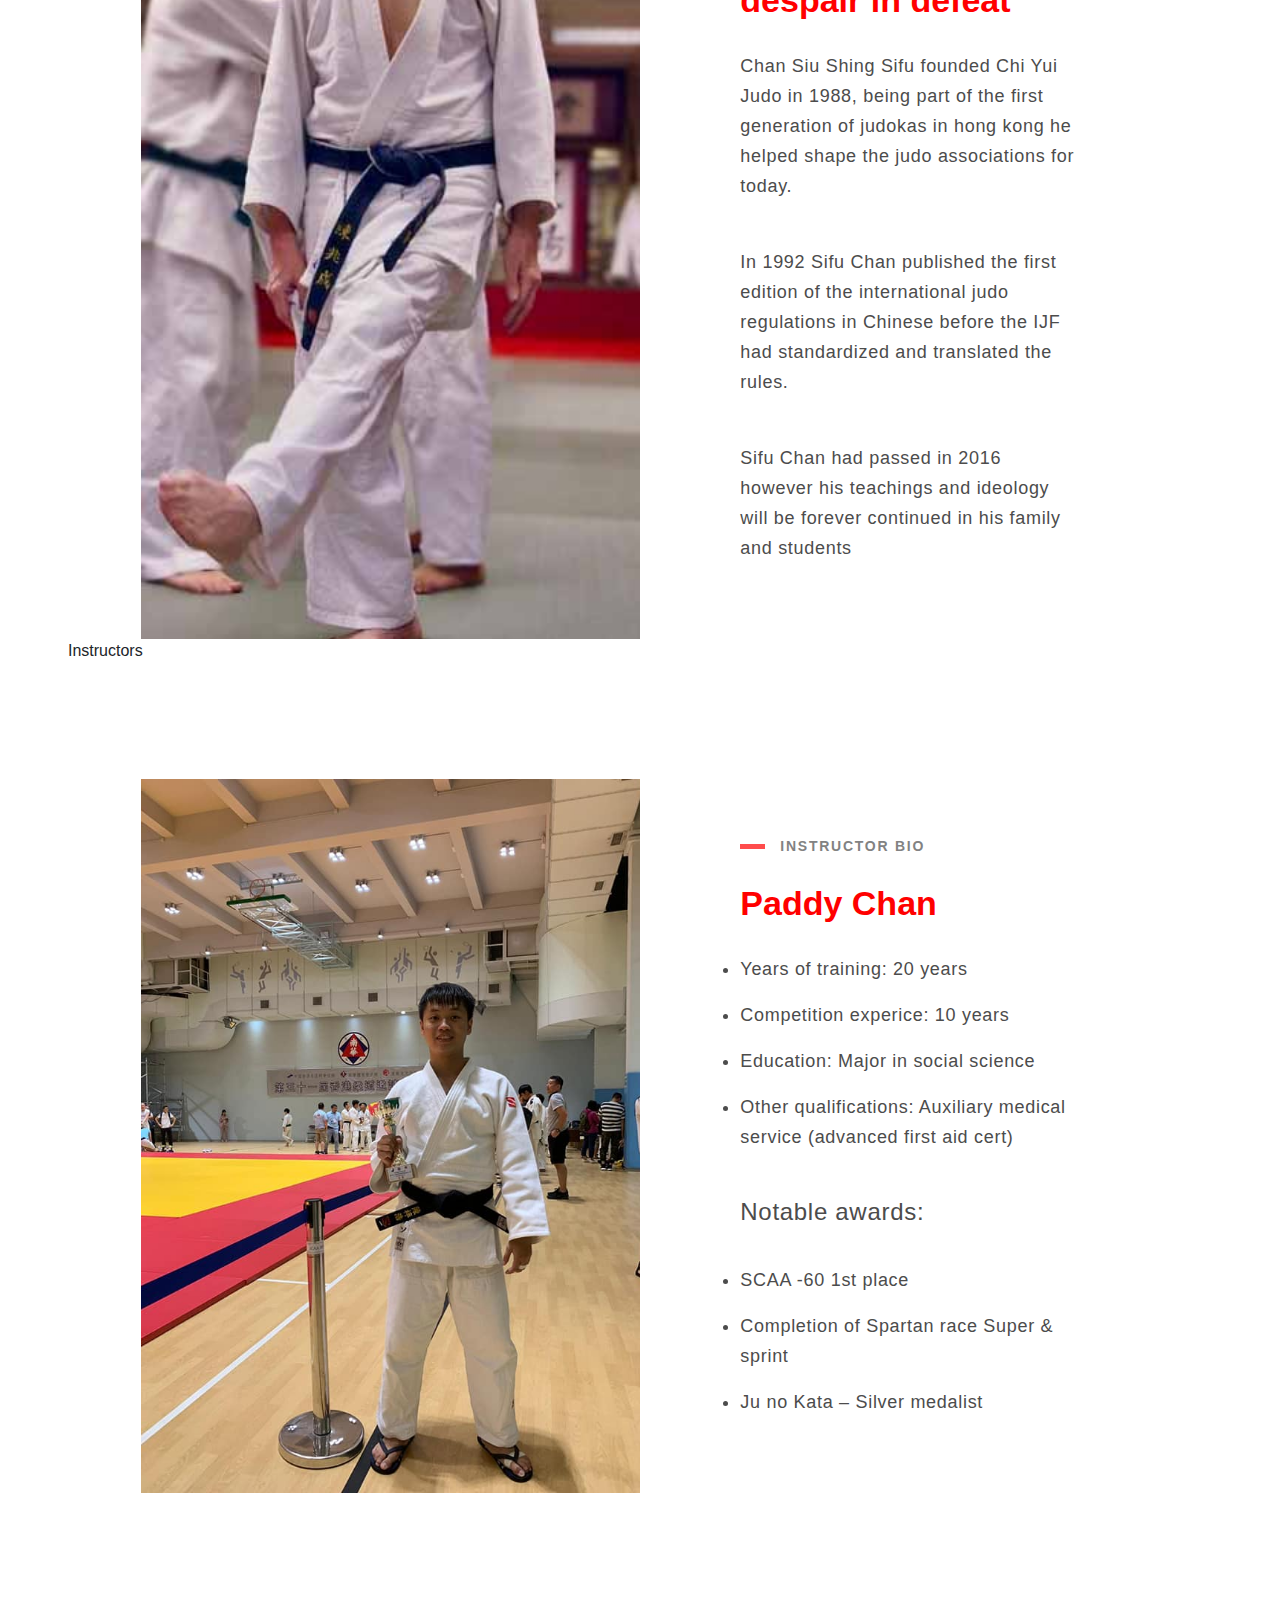
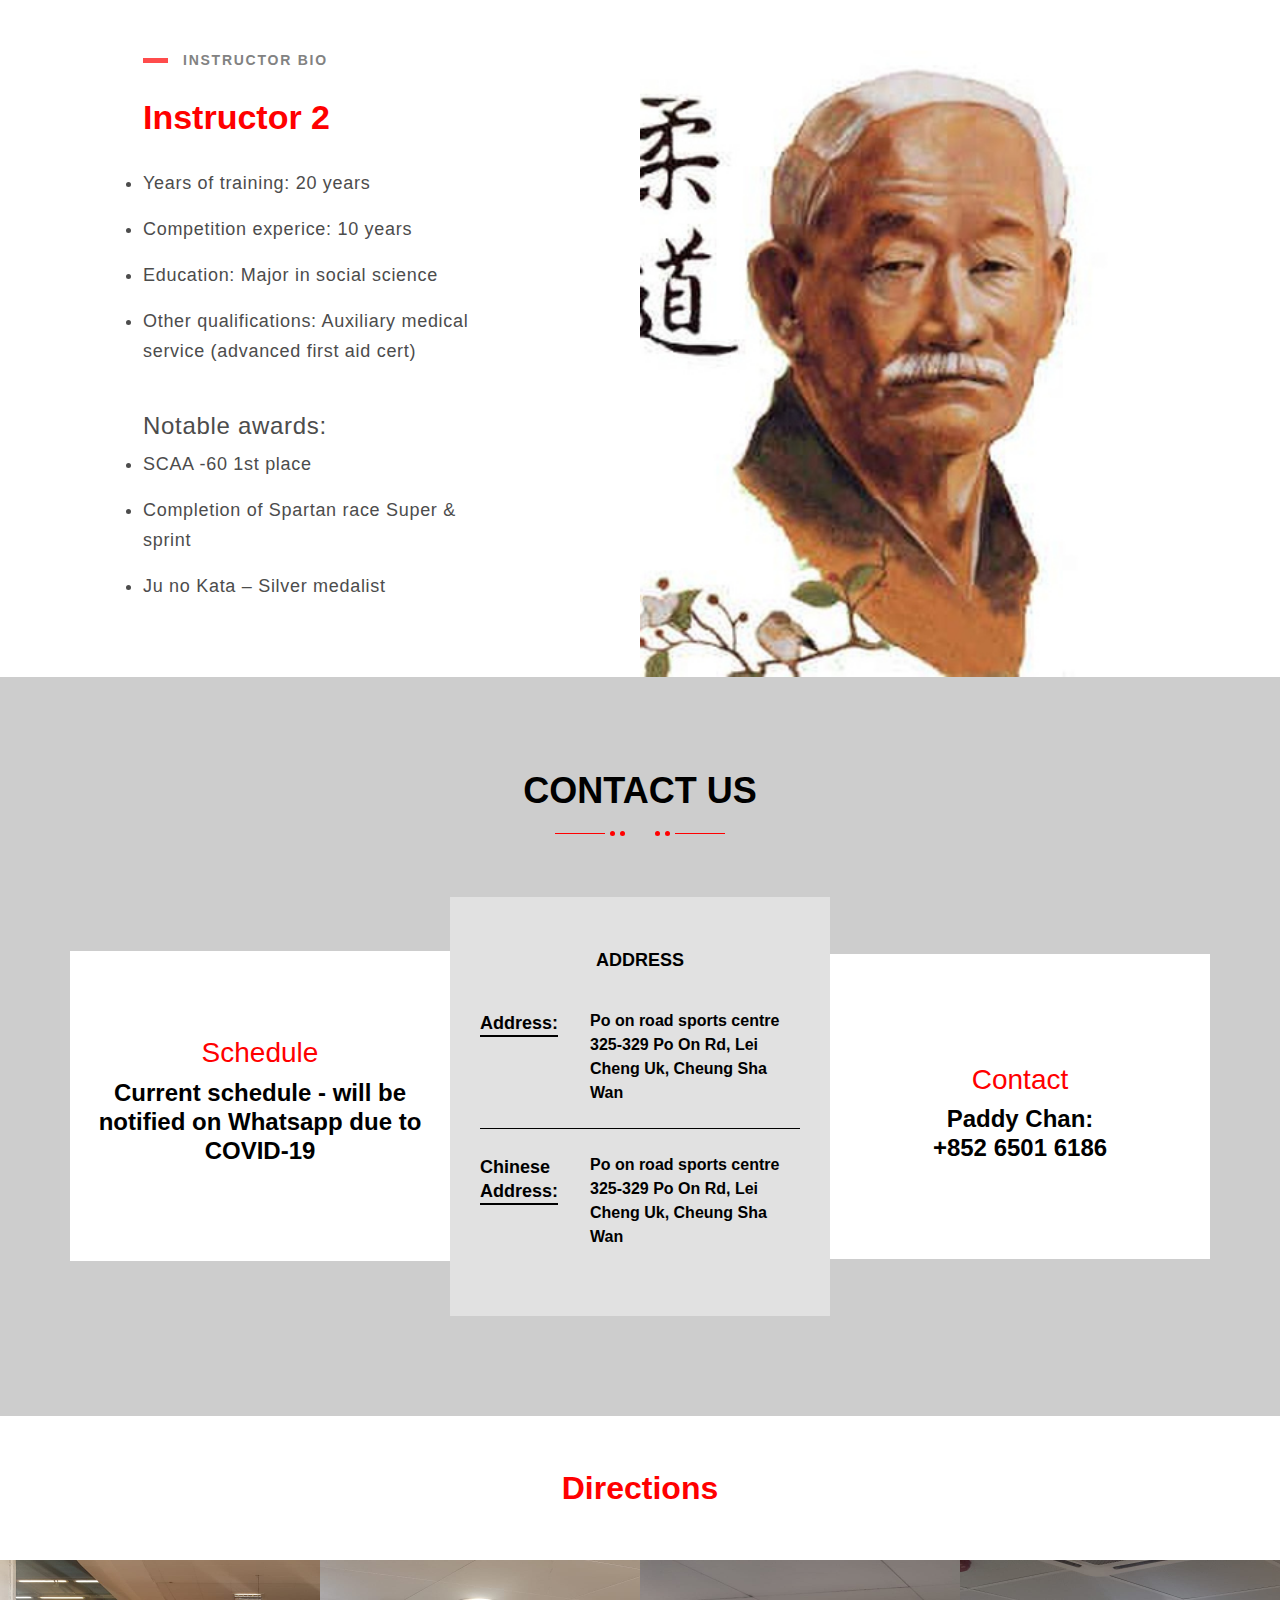
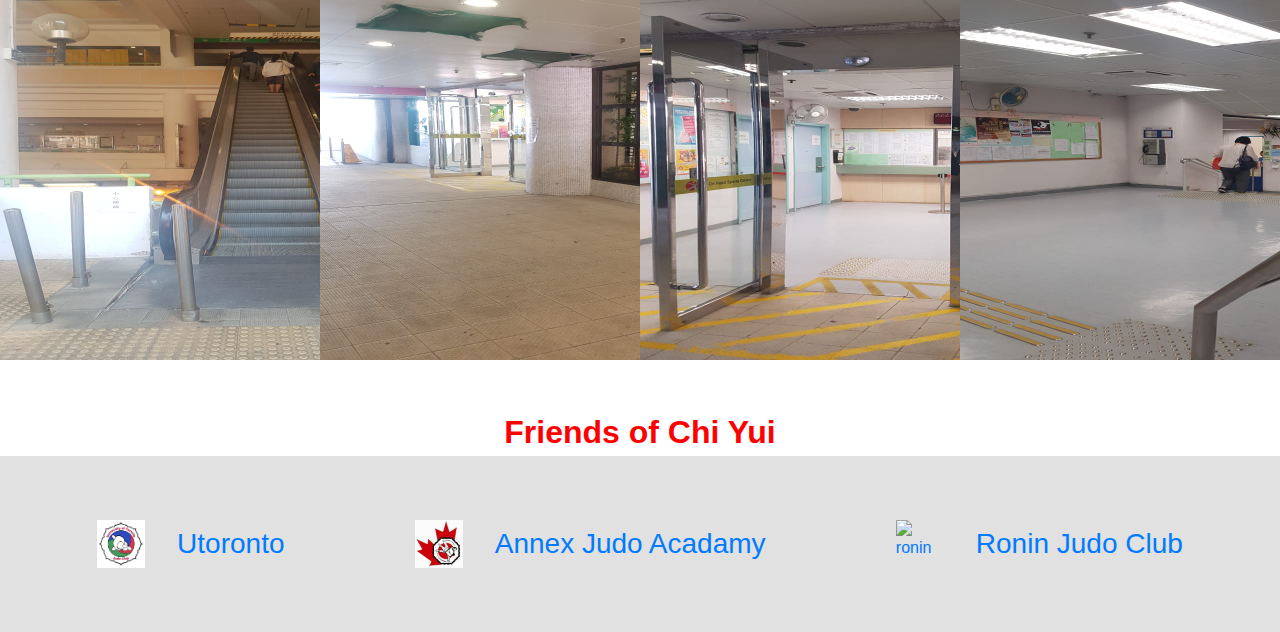
==== commit 58105ac4: "more style wip" ====
--- a/index.html
+++ b/index.html
@@ -23,7 +23,7 @@
       <nav role="navigation">
         <ul class="nav-list" id="collapse" >
           <li class="nav-list__item"><a class='nav-link' href="#about-judo">Judo</a></li>
-          <li class="nav-list__item"><a class='nav-link' href="#chan-siu-shing">Chan Siu Shing</a></li>
+          <li class="nav-list__item"><a class='nav-link' href="#chan-siu-shing">SiGung</a></li>
           <li class="nav-list__item submenu--trigger"><a class='nav-link' href="#" >Instructors<i class="caret-down-icon" ></i></a>
             <ul class="submenu">
               <li class="nav-list__item" ><a class='nav-link' href="#paddy">Paddy Chan</a></li>
@@ -48,9 +48,9 @@
 
   <div class="banner">
     <section id="Overview">
-      <div class="col" style="text-align:center; width: 200px;height: auto; margin-left: 130px; padding-top: 20px; object-position: 50% 50%">
+      <!-- <div class="col" style="text-align:center; width: 200px;height: auto; margin-left: 130px; padding-top: 20px; object-position: 50% 50%">
         <h1>Welcome to: Chi Yui Judo</h1><br>
-      </div>
+      </div> -->
     </section>
   </div>
 
--- a/style.css
+++ b/style.css
@@ -50,8 +50,6 @@
 .nav-link:hover {
   color: red;
 }
-
-
 
 
 
@@ -289,9 +287,8 @@
 
 
 .banner {
-  /*background-color: #F0F8FF;*/
   margin-top: 100px;
-  background-image: linear-gradient(180deg, rgba(0, 0, 0, 0) 15%, rgba(0, 0, 0, 0.8) 100%), url("./assets/images/Banner.jpg");
+  background-image: url("./assets/images/banner.jpg");
   background-size: cover;
   background-position: center;
   padding: 140px 0 100px;
@@ -306,7 +303,7 @@
 
 @media (min-width: 576px) {
   .banner {
-    padding: 200px 0;
+    padding-top: 200px;
     width: 100%;
     height: 100vh;
     min-height: 350px;
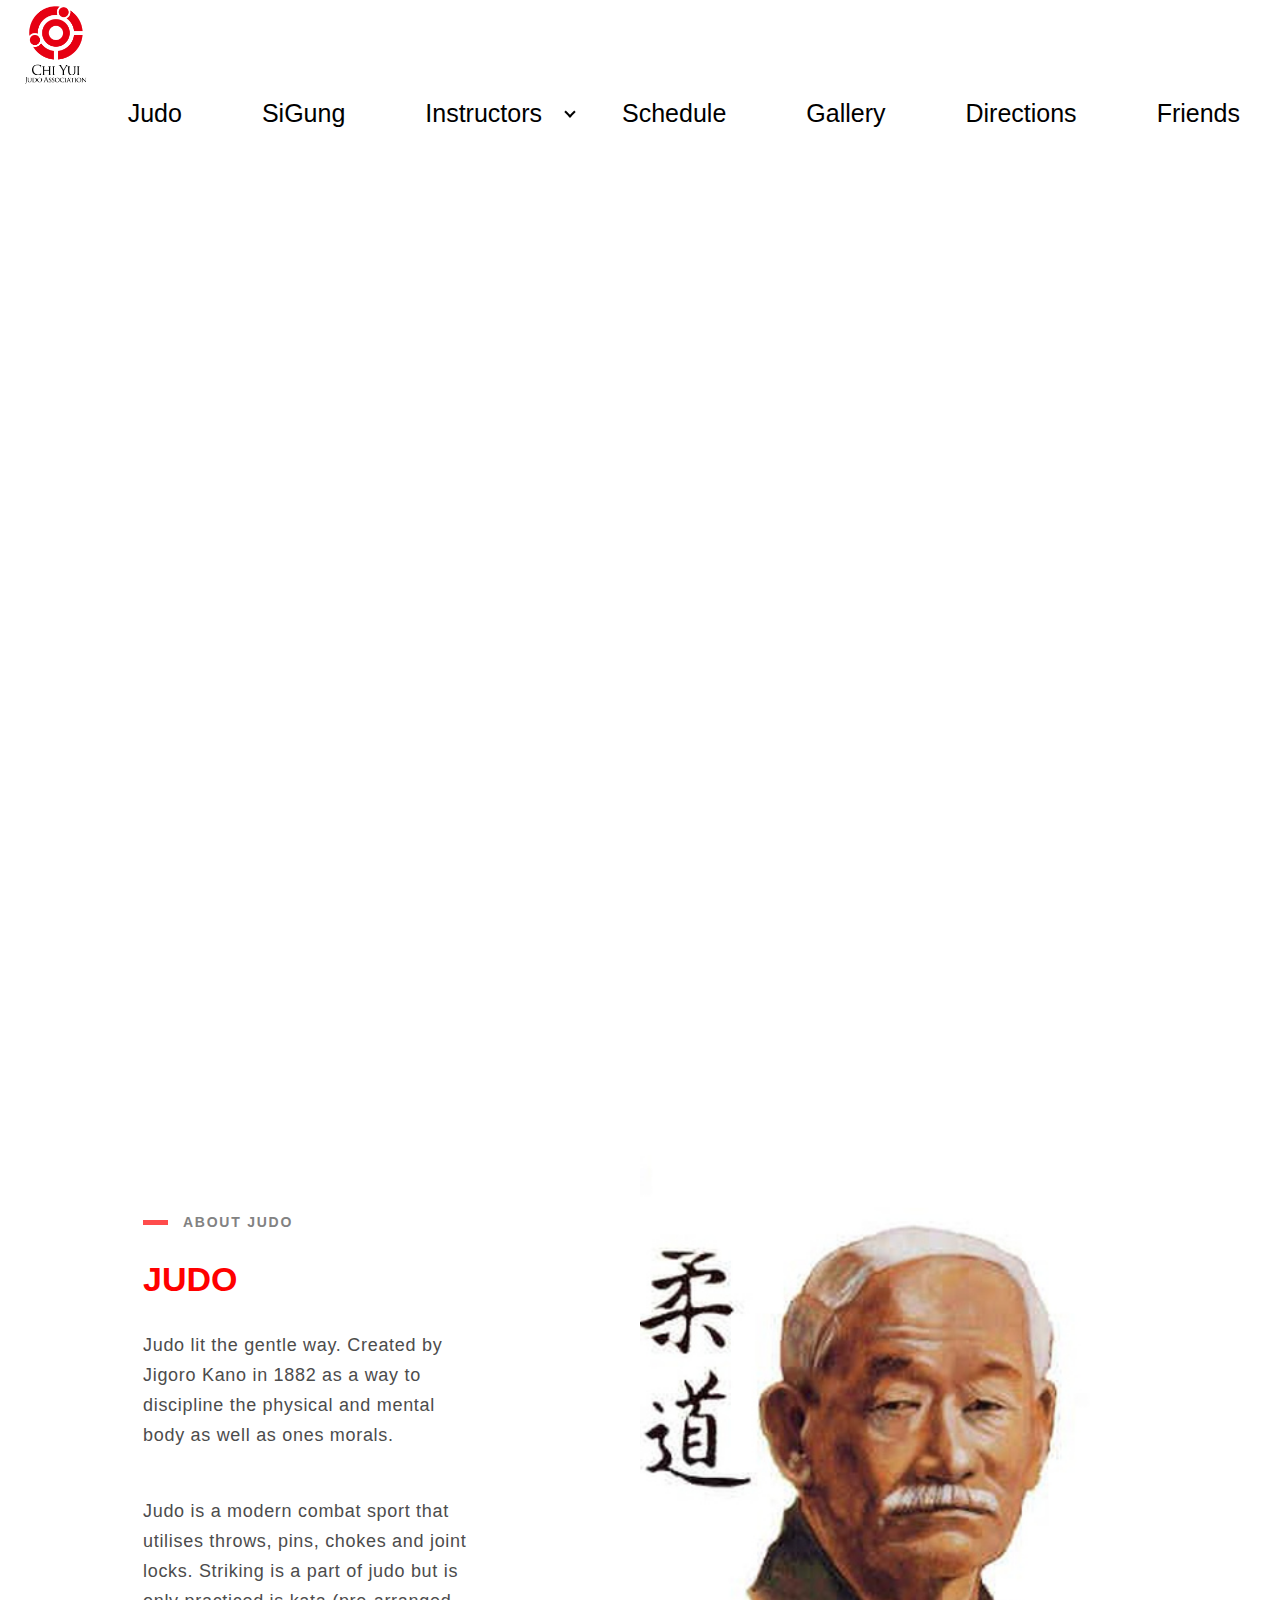
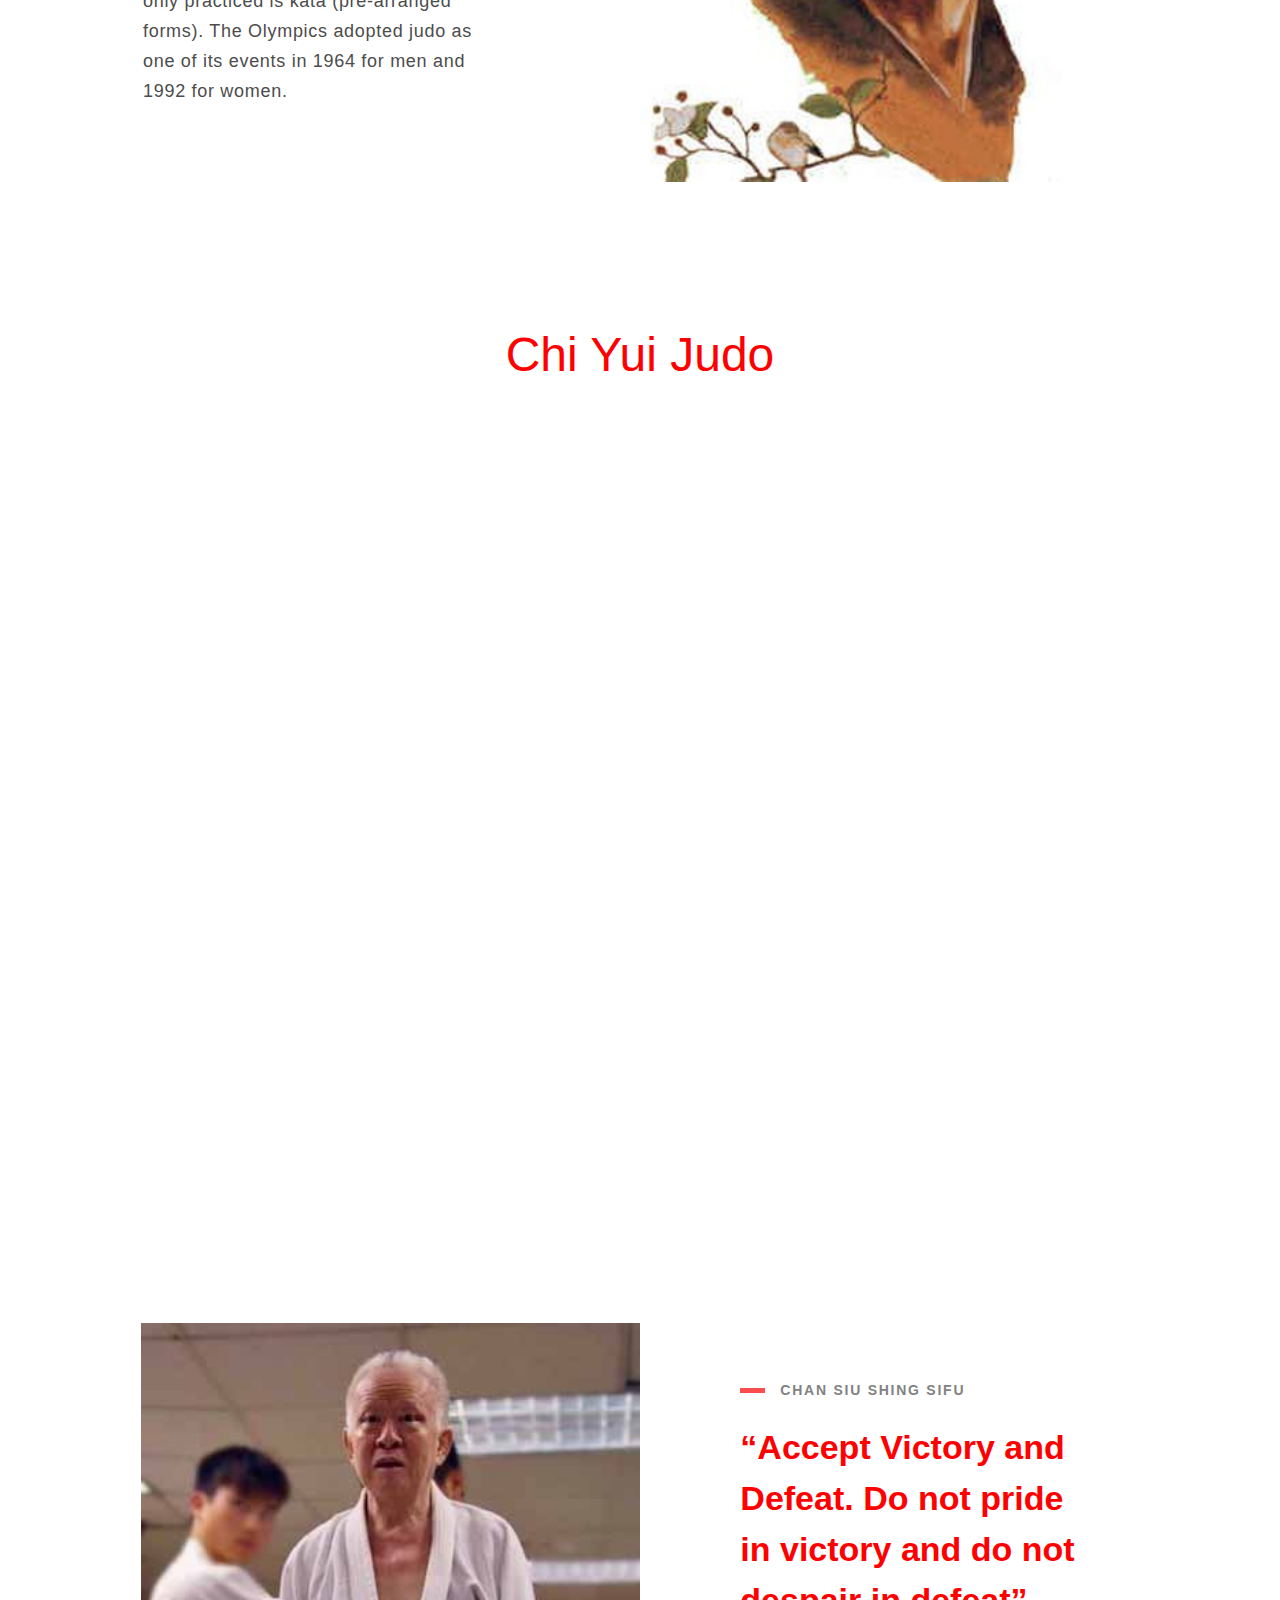
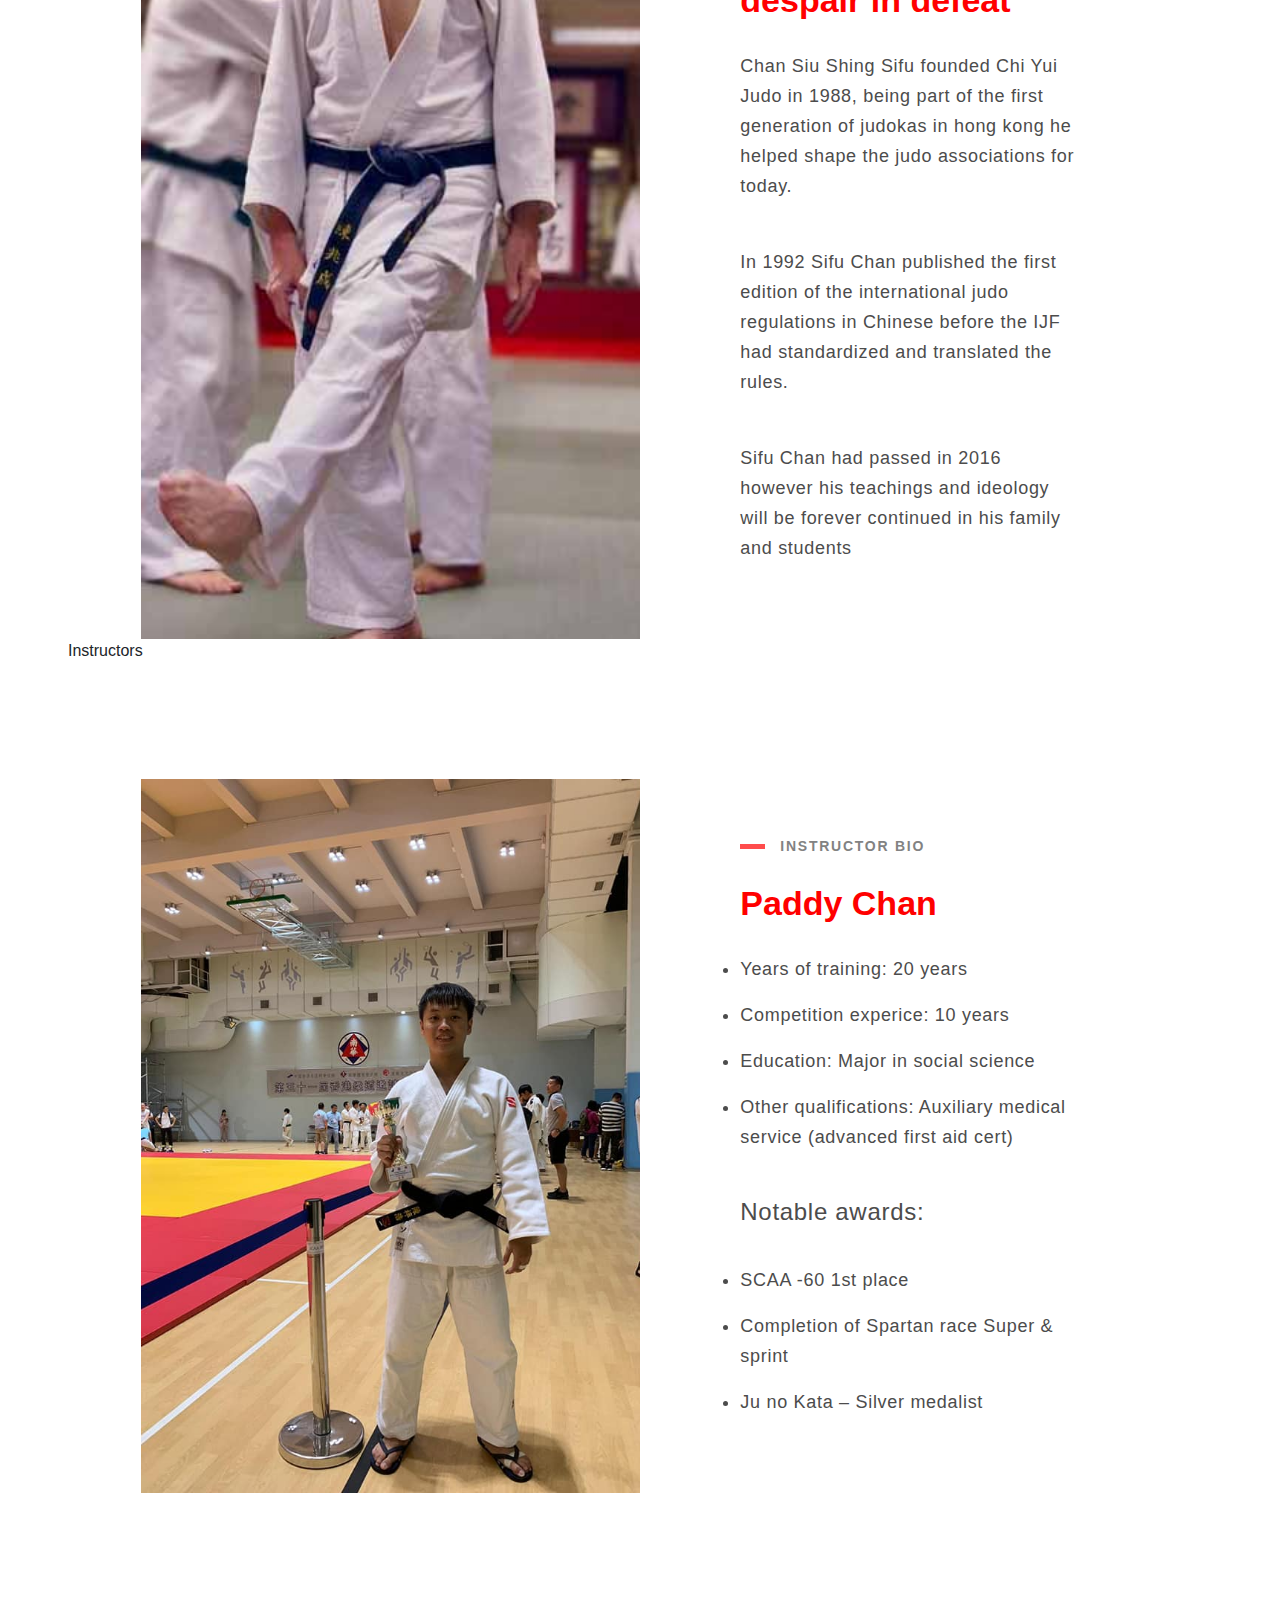
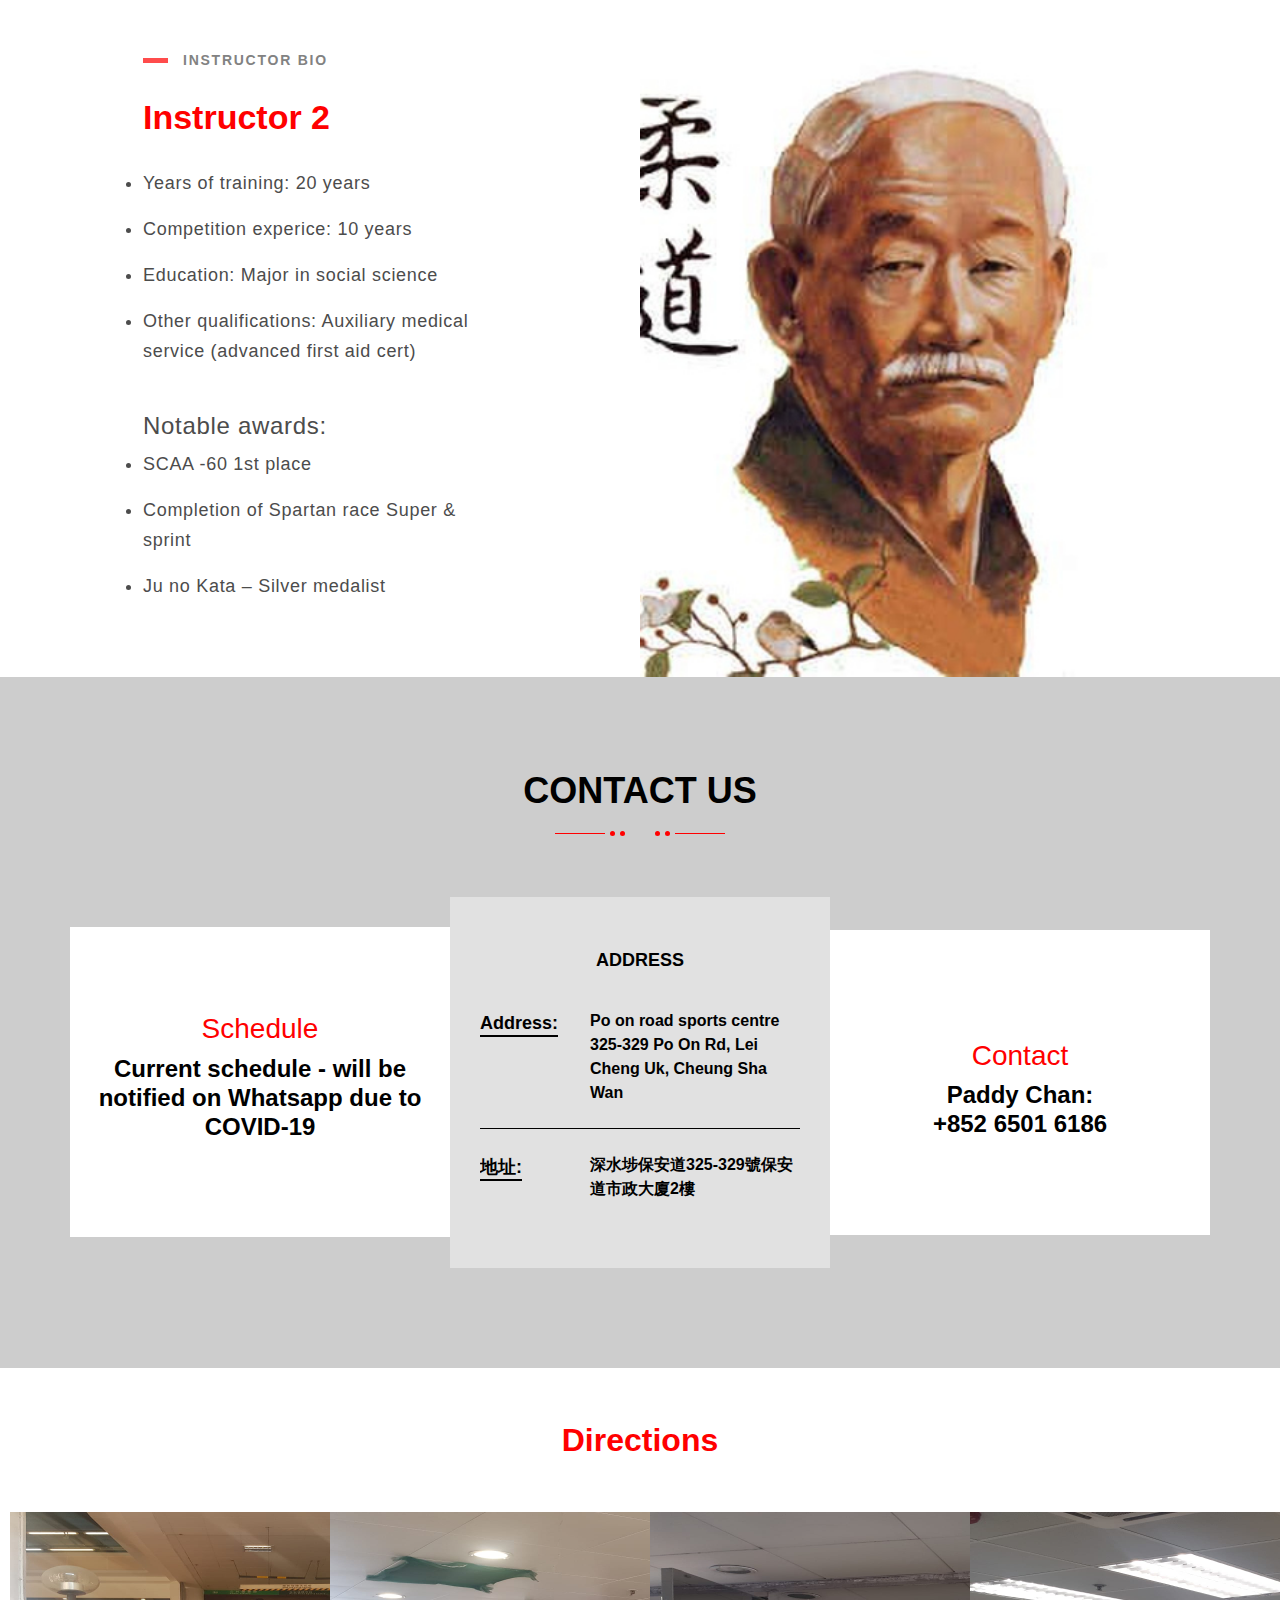
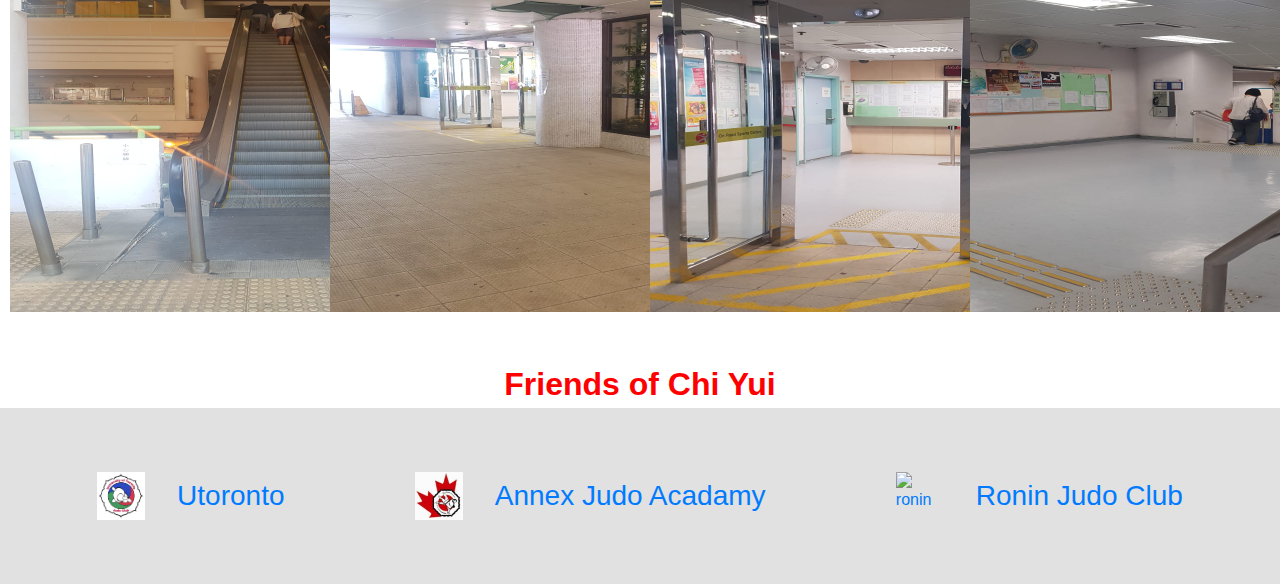
==== commit 15fc9c24: "more style wip" ====
--- a/index.html
+++ b/index.html
@@ -216,10 +216,10 @@
               </li>
               <li>
                 <div class="title">
-                  <h4>Chinese<br> Address:</h4>
+                  <h4>地址:</h4>
                 </div>
                 <div class="text">
-                  <p>Po on road sports centre 325-329 Po On Rd, Lei Cheng Uk, Cheung Sha Wan</p>
+                  <p>深水埗保安道325-329號保安道市政大廈2樓</p>
                 </div>
               </li>
             </ul>
@@ -251,19 +251,19 @@
     <div class="swiper-container" style="margin-top: 3rem">
       <div class="swiper-wrapper">
         <div class="swiper-slide">
-          <img src="./assets/images/direction_1.jpg" class="centered" alt="a direction image">
+          <img src="./assets/images/direction_1.jpg" class="centered direction-img" alt="a direction image">
         </div>
         <div class="swiper-slide">
-          <img src="./assets/images/direction_2.jpg" class="centered" alt="a direction image">
+          <img src="./assets/images/direction_2.jpg" class="centered direction-img" alt="a direction image">
         </div>
         <div class="swiper-slide">
-          <img src="./assets/images/direction_3.jpg" class="centered" alt="a direction image">
+          <img src="./assets/images/direction_3.jpg" class="centered direction-img" alt="a direction image">
         </div>
         <div class="swiper-slide">
-          <img src="./assets/images/direction_4.jpg" class="centered" alt="a direction image">
-        </div>
-      </div>
-      <div class="swiper-pagination" style="background-color: : red"></div>
+          <img src="./assets/images/direction_4.jpg" class="centered direction-img" alt="a direction image">
+        </div>
+      </div>
+      <div class="swiper-pagination"></div>
       <div class="swiper-button-prev" style="color: red"></div>
       <div class="swiper-button-next" style="color: red"></div>
       <!-- <div class="swiper-scrollbar" style="background-color: red"></div> -->
--- a/style.css
+++ b/style.css
@@ -22,7 +22,7 @@
   height: auto;
   position: relative;
   display: flex;
-  flex-flow: row wrap;
+  flex-flow: wrap;
   align-items: center;
   justify-content: space-between;
   color: white;
@@ -229,7 +229,7 @@
     width: 100%;
     padding: 16px;
     opacity: 1;
-    font-size: 23px;
+    font-size: 20px;
   }
 
   .submenu {
@@ -589,8 +589,8 @@
 
 .centered {
   display: block;
-  margin-left: auto;
-  margin-right: auto;
+  margin-left: 10px;
+  margin-right: 10px;
 }
 
 .swiper-slide img {
@@ -610,6 +610,9 @@
   /*font-family: "Poppins", sans-serif;*/
 }
 
+.direction-img{
+  width: 100%;
+}
 
 /*friends section*/
 #friends-chi {
